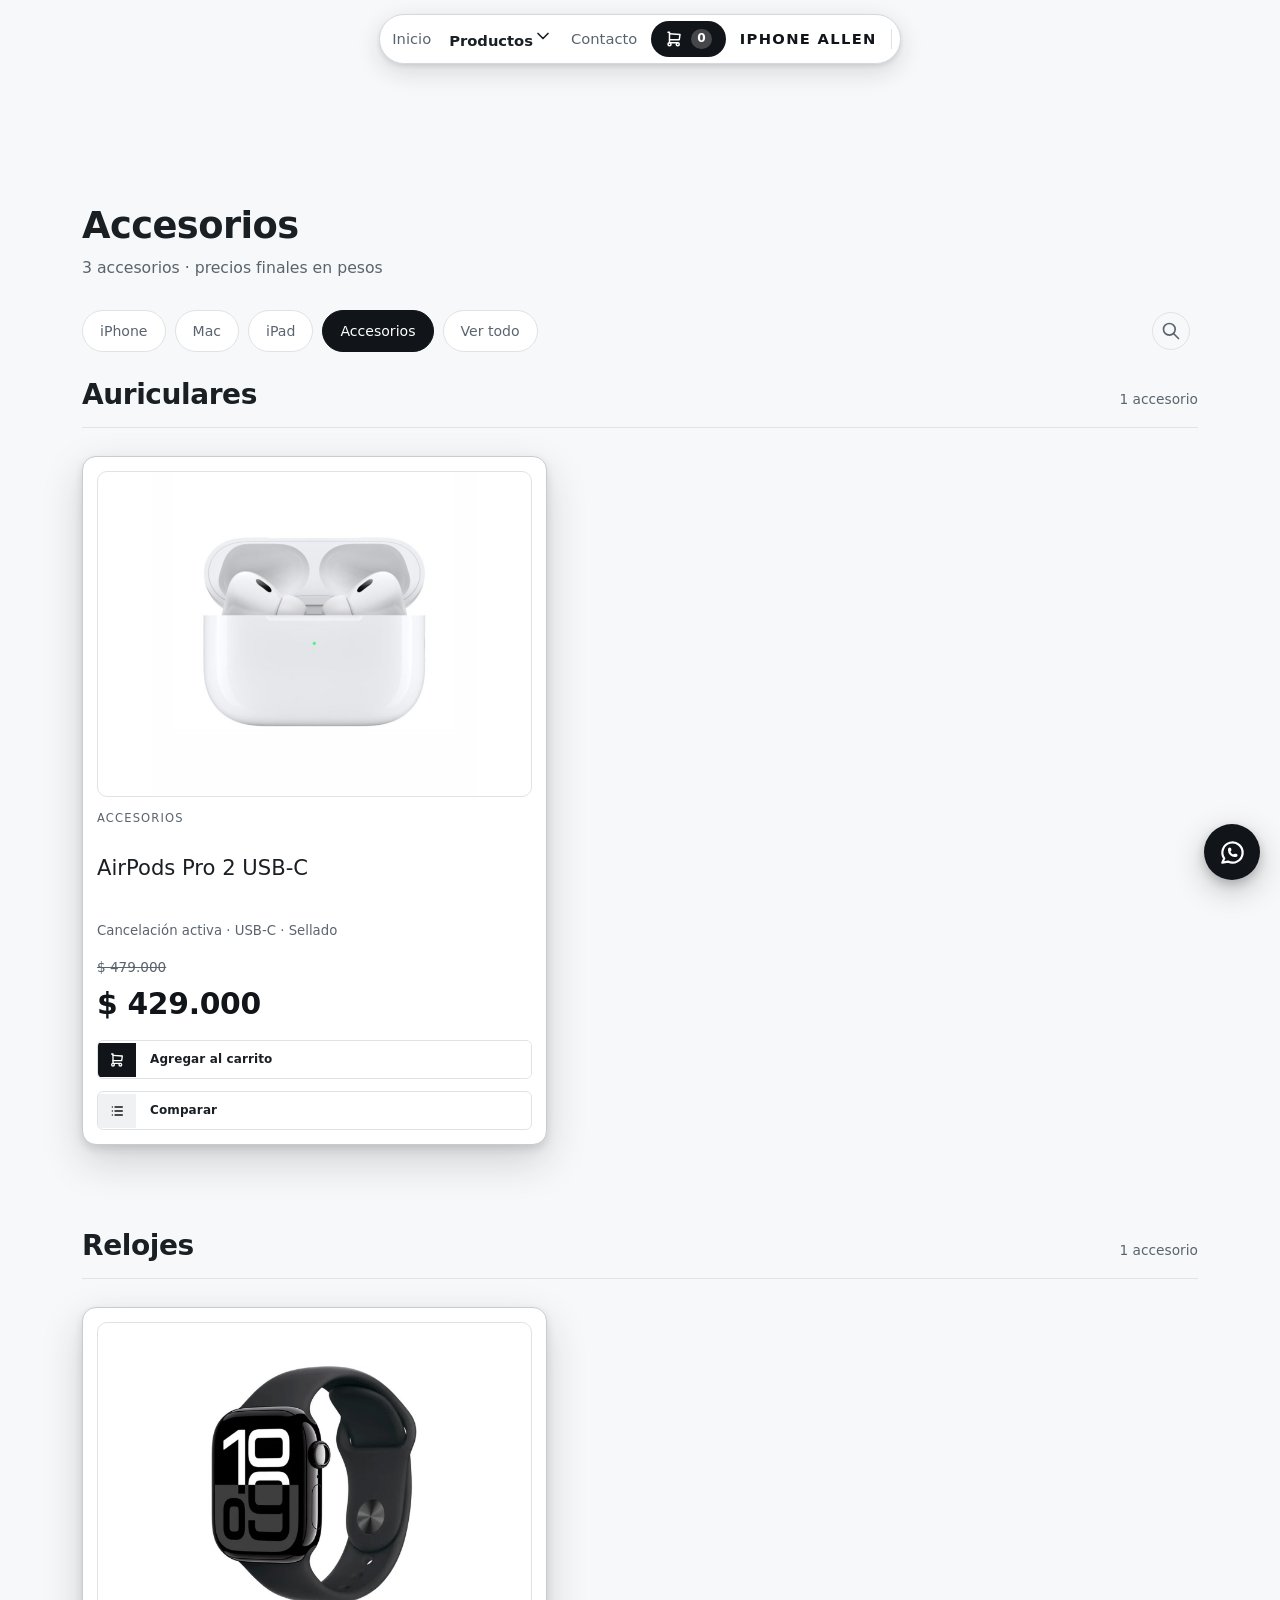
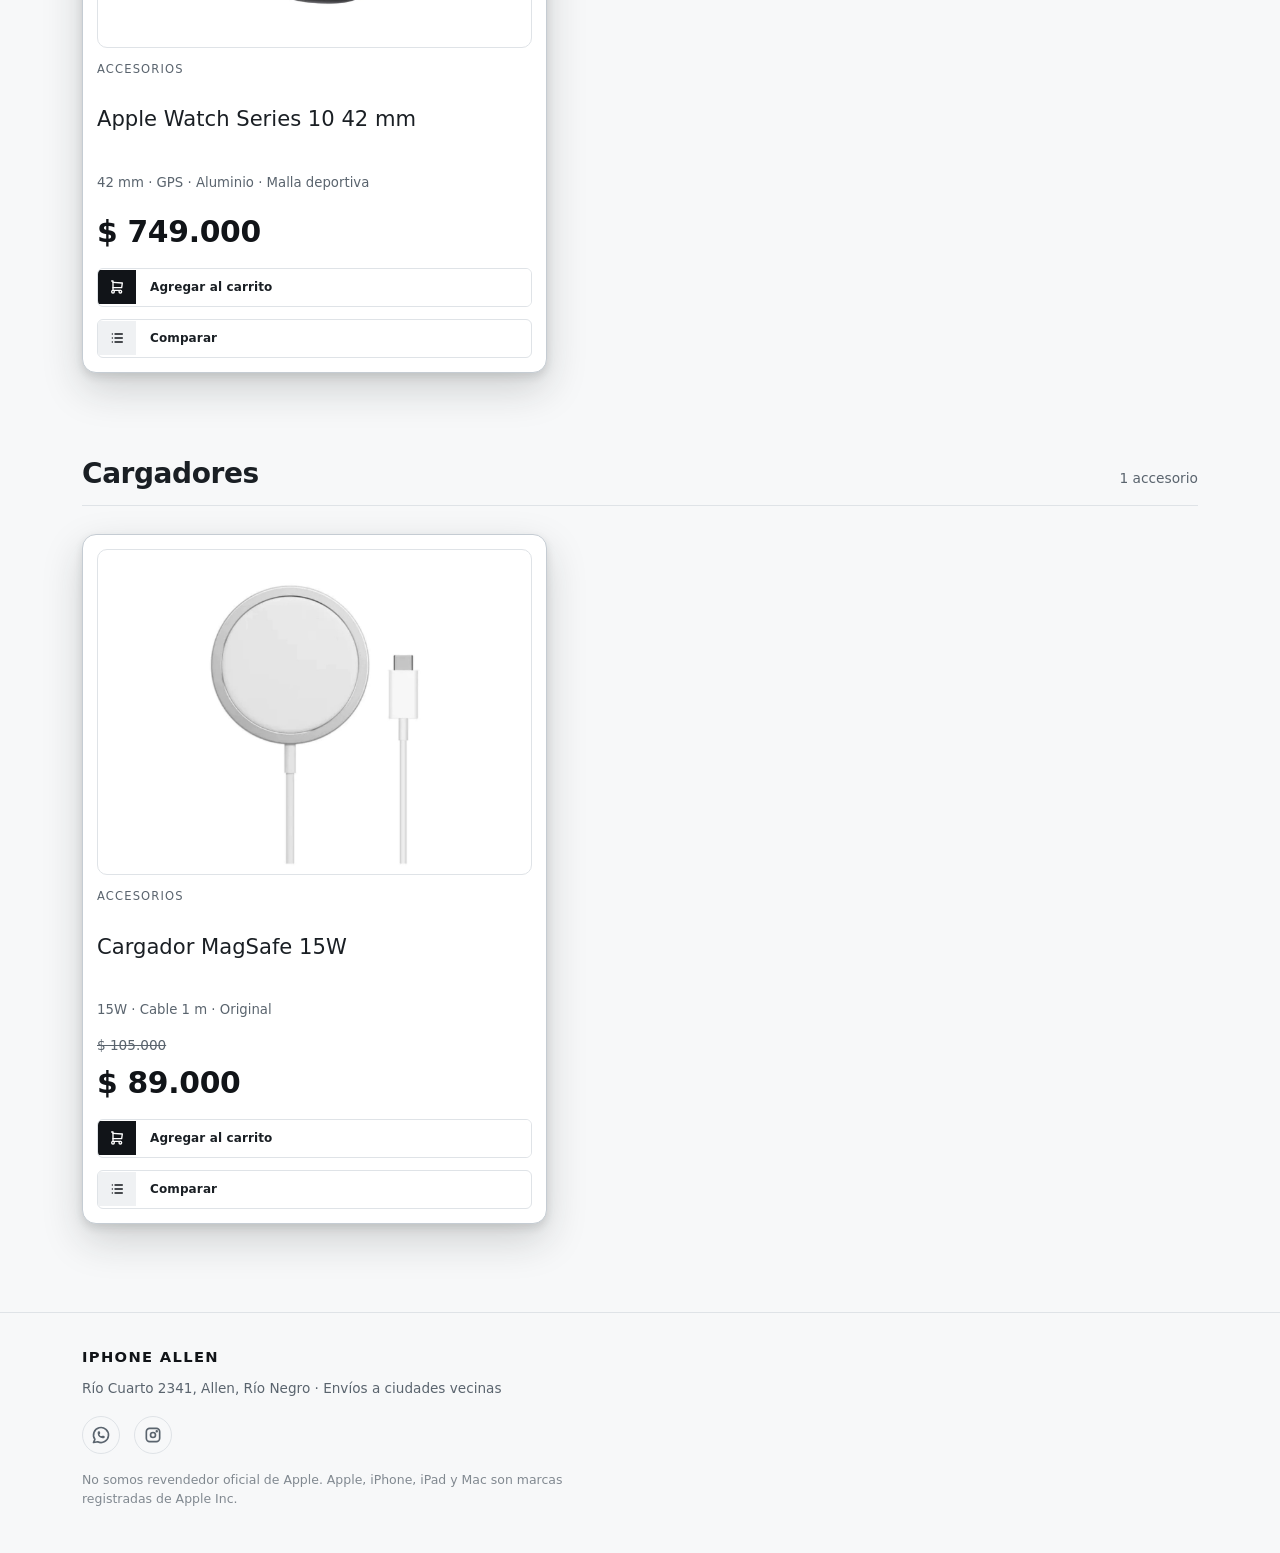
==== accesorios.html @ 1d2f2f04 "Tildes en hero, tarjetas parejas, boton flotante, compartir y Open Graph" ====
<!doctype html>
<html lang="es-AR">
<head>
<meta charset="utf-8">
<meta name="viewport" content="width=device-width, initial-scale=1">
<title>Accesorios — IPHONE ALLEN | Allen, Río Negro</title>
<meta name="description" content="Auriculares, relojes y cargadores Apple en IPHONE ALLEN, Allen, Río Negro. Precios finales en pesos y envíos a ciudades vecinas.">

<!-- OJO: sacar esta línea antes de publicar el sitio de verdad. Está acá
     para que Google no indexe la página mientras todavía tiene textos
     placeholder sin completar (ver README.md). -->
<meta name="robots" content="noindex, nofollow">

<!-- Vista previa al compartir el link (WhatsApp, redes).
     OJO 1: og:url y og:image apuntan a https://iphone-allen.vercel.app/.
     Si el sitio pasa a un dominio propio hay que actualizarlas en los
     SEIS HTML y en la constante SITIO de app.js.
     OJO 2: og:image usa por ahora una foto de producto de img/. Conviene
     reemplazarla por una imagen propia de 1200x630px (el formato que
     esperan WhatsApp y las redes) cuando la tengan. -->
<meta property="og:title" content="Accesorios — IPHONE ALLEN | Allen, Río Negro">
<meta property="og:description" content="Auriculares, relojes y cargadores Apple. Precios finales en pesos, local en Allen, Río Negro y envíos a ciudades vecinas.">
<meta property="og:image" content="https://iphone-allen.vercel.app/img/airpods-pro-2.jpg">
<meta property="og:url" content="https://iphone-allen.vercel.app/accesorios.html">
<meta property="og:type" content="website">
<meta property="og:locale" content="es_AR">
<meta name="twitter:card" content="summary_large_image">

<link rel="preconnect" href="https://api.fontshare.com" crossorigin>
<link rel="stylesheet" href="https://api.fontshare.com/v2/css?f[]=clash-display@500,600,700&f[]=general-sans@400,500,600&display=swap">
<link rel="stylesheet" href="styles.css">
</head>
<body>

<!-- Header, footer, carrito, modal y toast los genera app.js: acá sólo
     van los contenedores. El contenido de la página lo arma
     montarPaginaCategoria() a partir de data-categoria. Accesorios se
     parte en una sección por subcategoría (con su ancla) porque las
     subcategorías salen de productos.json, no de este archivo. -->
<div id="app-header"></div>

<main id="top" data-categoria="Accesorios"></main>

<div id="app-footer"></div>

<script src="app.js"></script>
</body>
</html>
---- styles.css ----
/* =====================================================================
   IPHONE ALLEN — hoja de estilos única
   Mobile primero. Sin dependencias salvo las fuentes de Fontshare.
   ===================================================================== */

/* ----------------------------- TOKENS ----------------------------- */
:root {
  --fondo:        #F7F8F9;
  --superficie:   #FFFFFF;
  --superficie2:  #EFF1F3;
  --borde:        #DFE3E7;
  --borde-fuerte: #C5CCD3;
  /* Paleta monocromática: --acento y --acento-fuerte comparten el mismo
     negro (#111418) — antes eran dos tonos de jade con roles distintos
     (texto vs. fondo de botón), ahora ambos casos usan el mismo negro,
     que pasa de sobra el contraste 4.5:1 en cualquiera de los dos usos. */
  --acento:       #111418;
  --acento-fuerte:#111418;
  --acento-suave: #F0F1F3;
  /* Sólo para la celda ganadora del comparador: --acento-suave (#F0F1F3)
     queda casi idéntico al header de tabla (#EFF1F3) y a la fila cebra
     (#F7F8F9), así que ahí no alcanza como resaltado. Este tono más oscuro
     se separa de ambos sin competir con el texto #111418 encima. */
  --comparador-gana: #E2E5E9;
  --texto:        #1A1F24;
  --texto-suave:  #5A646E;
  --texto-tenue:  #8A939C;
  --rojo-suave:   #C0392B;
  --error-suave:  #FDEDEA;

  --display: 'Clash Display', 'General Sans', system-ui, sans-serif;
  --cuerpo:  'General Sans', system-ui, -apple-system, 'Segoe UI', sans-serif;

  --radio:    14px;
  --radio-sm: 10px;
  --wrap:     1180px;
  --gutter:   20px;

  --transicion: 220ms cubic-bezier(.4, .1, .2, 1);

  /* Sombras para separar las superficies elevadas (blanco) del fondo gris:
     con sólo el borde #DFE3E7 el contraste es demasiado bajo (1.05:1) y
     los bloques parecen flotar sin apoyo. Tienen que notarse en reposo,
     no sólo al pasar el mouse. */
  --sombra-superficie:       0 2px 4px rgba(26, 31, 36, .10), 0 8px 24px rgba(26, 31, 36, .14);
  --sombra-superficie-hover: 0 4px 8px rgba(26, 31, 36, .12), 0 12px 32px rgba(26, 31, 36, .18);
  /* un poco más marcada: refuerza la jerarquía de la tarjeta principal */
  --sombra-principal:        0 4px 8px rgba(26, 31, 36, .12), 0 16px 40px rgba(26, 31, 36, .18);

  /* Borde para las mismas superficies con sombra: --borde (#DFE3E7) queda
     demasiado tenue al lado de una sombra este marcada y se ve redundante;
     este tono un poco más oscuro se distingue sin competir. Sólo se usa en
     el borde exterior de tarjetas/bloques con sombra — el resto de los
     divisores (inputs, filas de tabla, chips) se quedan con --borde. */
  --borde-superficie: #D3D9DF;
}

/* ------------------------------ BASE ------------------------------ */
*, *::before, *::after { box-sizing: border-box; }

html {
  scroll-behavior: smooth;
  /* el header sticky no tapa el destino del scroll */
  scroll-padding-top: 84px;
  -webkit-text-size-adjust: 100%;
}

body {
  margin: 0;
  background: var(--fondo);
  color: var(--texto);
  font-family: var(--cuerpo);
  font-size: 16px;
  line-height: 1.6;
  -webkit-font-smoothing: antialiased;
}

/* Fondo plano #F7F8F9 (lo pone `body { background }` arriba).
   Sobre tema claro, incluso manchas muy tenues tienden a leerse como un
   tinte sucio en las esquinas, que es justo lo que se quería evitar; el
   plano es limpio y sin riesgo. Si se prefiere el efecto, basta con volver
   a poner un body::before con dos radial-gradient muy suaves:
   rgba(17,20,24,.05) y rgba(17,20,24,.03). */

h1, h2, h3 {
  font-family: var(--display);
  font-weight: 600;
  line-height: 1.08;
  letter-spacing: -0.015em;
  margin: 0;
}

p { margin: 0; }
ul { margin: 0; padding: 0; list-style: none; }
img { max-width: 100%; display: block; }

a { color: inherit; text-decoration: none; }

/* El atributo hidden tiene que ganarle a cualquier display de autor.
   .modal y .drawer declaran display:flex, y una regla de autor le gana a
   la del navegador ([hidden] { display: none }) aunque tengan la misma
   especificidad: sin este !important quedan en pantalla con opacity 0,
   invisibles pero interceptando clicks y rueda del mouse. */
[hidden] { display: none !important; }

button {
  font: inherit;
  color: inherit;
  background: none;
  border: 0;
  cursor: pointer;
}

/* Todos los precios en cifras de ancho fijo */
.precio, .precio--anterior, .precio--total, [data-precio] {
  font-variant-numeric: tabular-nums;
  font-feature-settings: "tnum" 1;
}

/* Foco visible en teclado, en todos los controles */
:focus-visible {
  outline: 2px solid var(--acento);
  outline-offset: 3px;
  border-radius: 4px;
}
:focus:not(:focus-visible) { outline: none; }

.sr-only {
  position: absolute;
  width: 1px; height: 1px;
  padding: 0; margin: -1px;
  overflow: hidden;
  clip: rect(0 0 0 0);
  white-space: nowrap;
  border: 0;
}

.skip-link {
  position: absolute;
  left: 12px; top: -60px;
  z-index: 100;
  background: var(--acento-fuerte);
  color: #FFFFFF;
  padding: 10px 16px;
  border-radius: var(--radio-sm);
  font-weight: 600;
  transition: top var(--transicion);
}
.skip-link:focus { top: 12px; }

.wrap {
  width: 100%;
  max-width: var(--wrap);
  margin-inline: auto;
  padding-inline: var(--gutter);
}

/* ----------------------------- BOTONES ----------------------------
   Tratamiento único para todos los botones de acción: bloque de color
   con el ícono a la izquierda y el texto sobre fondo oscuro a la
   derecha, unidos por un solo contorno.

   El markup lo arma btnPartes() en app.js:
     <button class="btn"><span class="btn__ico">svg</span>
                         <span class="btn__txt">Texto</span></button>
   Sigue siendo un <button>/<a> real; el ícono va con aria-hidden y el
   texto queda accesible.

   OJO: no poner transform en :hover de .btn. Los botones de las
   tarjetas son descendientes de .card y un transform ahí puede
   reabrir el bug del scroll trabado sobre .media.
   ------------------------------------------------------------------ */
.btn {
  display: inline-flex;
  align-items: center;
  border: 1px solid var(--borde);
  border-radius: 6px;
  overflow: hidden;
  background: none;
  padding: 0;
  font-family: var(--cuerpo);
  font-weight: 600;
  font-size: 12px;
  letter-spacing: 0.01em;
  text-align: left;
  transition: border-color var(--transicion);
}
.btn:hover { border-color: var(--acento-fuerte); }

.btn__ico {
  display: flex;
  align-items: center;
  flex: 0 0 auto;
  padding: 9px 11px;
  background: var(--acento-fuerte);
  color: #FFFFFF;               /* trazo blanco sobre el bloque jade */
  transition: background var(--transicion);
}
.btn__ico .ico { width: 16px; height: 16px; }

.btn__txt {
  padding: 9px 14px;
  color: var(--texto);
  background: var(--superficie);
  transition: background var(--transicion);
}
.btn:hover .btn__txt { background: var(--superficie2); }

/* Variante secundaria: el bloque del ícono va en superficie2 con el
   trazo en jade, en vez del bloque jade lleno. */
.btn--sec .btn__ico {
  background: var(--superficie2);
  color: var(--acento);
}

.btn:disabled { opacity: 0.5; cursor: not-allowed; }
.btn:disabled:hover { border-color: var(--borde); }
.btn:disabled:hover .btn__txt { background: var(--superficie); }

/* A ancho completo el texto ocupa el resto de la fila */
.btn--bloque { width: 100%; }
.btn--bloque .btn__txt { flex: 1; }

.btn--comparar { width: 100%; }

/* Botón sin tratamiento de bloque: acción menor, sólo texto.
   Hoy lo usa "Vaciar carrito". */
.btn-plano {
  color: var(--texto-suave);
  font-weight: 500;
  font-size: 0.88rem;
  padding: 10px;
  width: 100%;
  transition: color var(--transicion);
}
.btn-plano:hover { color: var(--texto); }

/* ----------------------------- HEADER -----------------------------
   Cápsula flotante centrada, separada de los bordes de la pantalla.
   El <header> en sí es transparente y no recibe clicks: sólo la
   cápsula los recibe, así el hueco de alrededor no tapa el contenido
   que pasa por debajo al scrollear.
   ------------------------------------------------------------------ */
.header {
  position: sticky;
  top: 0;
  z-index: 40;
  padding-block: 14px 8px;
  pointer-events: none;
}
.header > .wrap { pointer-events: none; }

.navbar {
  position: relative;   /* ancla del panel del desplegable en mobile */
  pointer-events: auto;
  display: flex;
  flex-wrap: wrap;
  align-items: center;
  gap: 10px 14px;
  background: var(--superficie);
  border: 1px solid var(--borde-superficie);
  box-shadow: var(--sombra-superficie);
  /* mobile: los links caen a una 2da fila; la de arriba mantiene el
     redondeo de píldora y abajo se corta para no hacer un arco enorme */
  border-radius: 99px 99px 22px 22px;
  padding: 6px 8px 6px 12px;
  backdrop-filter: blur(12px);
}

.brand {
  order: 1;
  flex: 0 0 auto;
  margin-right: auto;
}

/* --------------------------- LOGOTIPO ------------------------------
   Sólo texto en negro, sin recuadro. Mismo tratamiento en el header
   (.brand) y en el footer (.footer__brand).
   ------------------------------------------------------------------ */
.logo {
  display: inline-block;
  font-family: var(--display);
  font-weight: 600;
  font-size: 0.92rem;
  letter-spacing: 0.09em;
  text-transform: uppercase;
  color: var(--acento);
  line-height: 1.2;
}

/* separador entre logotipo y links: sólo cuando van en la misma fila */
.navbar__sep {
  order: 1;
  display: none;
  flex: 0 0 auto;
  width: 1px;
  height: 20px;
  background: var(--borde);
}

.cart-btn { order: 2; }

/* Con sólo tres entradas (Inicio · Productos · Contacto) entran en una
   fila sin scroll horizontal, así que el nav puede tener overflow visible
   y dejar que el panel del desplegable se salga. */
.nav {
  order: 3;
  flex: 1 1 100%;
  display: flex;
  align-items: center;
  gap: 18px;
  white-space: nowrap;
  font-size: 0.92rem;
  color: var(--texto-suave);
  padding-inline: 4px;
}
.nav__link { flex: 0 0 auto; transition: color var(--transicion); }
.nav__link:hover { color: var(--texto); }

/* --------------------- DESPLEGABLE "PRODUCTOS" -------------------- */
.nav-drop { position: relative; flex: 0 0 auto; }

.nav-drop__btn {
  display: inline-flex;
  align-items: center;
  gap: 3px;
  background: none;
  border: 0;
  padding: 0;
  cursor: pointer;
}
.nav-drop__chevron {
  width: 14px;
  height: 14px;
  transition: transform 200ms ease;
}
.nav-drop[data-abierto="true"] .nav-drop__chevron { transform: rotate(180deg); }

.nav-drop__panel {
  display: none;
  position: absolute;
  top: calc(100% + 10px);
  left: 0;
  min-width: 190px;
  background: var(--superficie);
  border: 1px solid var(--borde);
  border-radius: 12px;
  box-shadow: 0 10px 30px rgba(26, 31, 36, 0.14);
  padding: 6px;
  z-index: 50;
}
/* puente invisible que cubre el hueco de 10px entre botón y panel, para
   que el hover no se corte al bajar del botón al panel */
.nav-drop__panel::before {
  content: "";
  position: absolute;
  left: 0;
  right: 0;
  top: -10px;
  height: 10px;
}

.nav-drop[data-abierto="true"] > .nav-drop__panel { display: block; }

.nav-drop__grupo { display: block; }

.nav-drop__item {
  display: block;
  width: 100%;
  text-align: left;
  background: none;
  border: 0;
  cursor: pointer;
  padding: 9px 12px;
  border-radius: 8px;
  font-family: var(--cuerpo);
  font-size: 0.9rem;
  font-weight: 500;
  color: var(--texto);
  transition: background 150ms ease, color 150ms ease;
}
.nav-drop__item--sub { padding-left: 22px; font-size: 0.86rem; }
.nav-drop__item:hover,
.nav-drop__item:focus-visible {
  outline: none;
  background: var(--acento-suave);
  color: var(--acento);
}

/* Página actual: cada categoría es una página, así que el ítem del menú
   que corresponde a la que se está viendo queda marcado. En una paleta
   monocromática el color no alcanza como señal: va también el peso. */
.nav-drop__item.is-activo {
  background: var(--acento-suave);
  font-weight: 600;
}
.nav__link.is-activo { color: var(--texto); font-weight: 600; }

/* pastilla jade */
.cart-btn {
  display: inline-flex;
  align-items: center;
  gap: 8px;
  padding: 8px 14px;
  border: 0;
  border-radius: 99px;
  background: var(--acento-fuerte);
  color: #FFFFFF;              /* ícono y contador en blanco sobre la pastilla */
  font-size: 0.85rem;
  font-weight: 600;
  transition: background var(--transicion);
}
.cart-btn:hover { background: var(--acento); }

.cart-btn__count {
  min-width: 20px;
  height: 20px;
  padding-inline: 6px;
  display: grid;
  place-items: center;
  border-radius: 999px;
  background: rgba(255, 255, 255, 0.22);
  color: #FFFFFF;
  font-size: 0.76rem;
  font-weight: 700;
  font-variant-numeric: tabular-nums;
  transition: background var(--transicion), color var(--transicion);
}
.cart-btn[data-lleno="true"] .cart-btn__count {
  background: #FFFFFF;
  color: var(--acento-fuerte);
}

/* ------------------------------ HERO ------------------------------
   Sin fondo propio ni halo: las manchas jade ahora las pone body::before
   y tienen que verse a través de toda la sección.
   ------------------------------------------------------------------ */
.hero {
  position: relative;
  padding-block: 52px 64px;
  background: none;
}

.hero__grid {
  position: relative;
  display: grid;
  gap: 44px;
  align-items: center;
}

.eyebrow {
  font-size: 0.78rem;
  font-weight: 600;
  letter-spacing: 0.13em;
  text-transform: uppercase;
  color: var(--acento);
  margin-bottom: 18px;
}

.hero__titulo {
  font-size: clamp(2.5rem, 9vw, 4.4rem);
  font-weight: 600;
  max-width: 12ch;
}

.hero__bajada {
  margin-top: 20px;
  max-width: 44ch;
  font-size: 1.05rem;
  color: var(--texto-suave);
}

.hero__ctas {
  display: flex;
  flex-wrap: wrap;
  gap: 12px;
  margin-top: 30px;
}

/* Tres garantías con tilde. En una fila si entran; si no, se apilan
   (cada una es un ítem flex que no se parte por dentro). */
.datos {
  display: flex;
  flex-wrap: wrap;
  gap: 12px 30px;
  margin-top: 42px;
  padding-top: 26px;
  border-top: 1px solid var(--borde);
}

.dato {
  display: flex;
  align-items: center;
  gap: 8px;
  font-size: 0.95rem;
  font-weight: 500;
}

.dato__ico {
  display: flex;
  flex: 0 0 auto;
  color: var(--acento);
}
/* el tilde solo, sin recuadro: un poco más grueso para que se lea a
   este tamaño (la regla le gana al stroke-width del atributo) */
.dato__ico .ico {
  width: 18px;
  height: 18px;
  stroke-width: 2.5;
}

.hero__direccion {
  margin-top: 16px;
  font-size: 0.88rem;
  color: var(--texto-suave);
}

/* tarjeta del producto destacado del hero */
.hero__producto { min-height: 1px; }

.destacado-card {
  background: var(--superficie);
  border: 1px solid var(--borde);
  border-radius: var(--radio);
  padding: 18px;
  display: grid;
  gap: 16px;
}

.destacado-card__cinta {
  display: inline-flex;
  align-items: center;
  align-self: start;
  gap: 7px;
  font-size: 0.72rem;
  font-weight: 600;
  letter-spacing: 0.1em;
  text-transform: uppercase;
  color: var(--acento);
  background: var(--acento-suave);
  border: 1px solid rgba(17, 20, 24, 0.35);
  border-radius: 999px;
  padding: 6px 12px;
}

.destacado-card__nombre {
  font-family: var(--display);
  font-size: 1.4rem;
  font-weight: 600;
}

.destacado-card__specs {
  color: var(--texto-suave);
  font-size: 0.9rem;
  margin-top: 5px;
}

.destacado-card__fila {
  display: flex;
  align-items: flex-end;
  justify-content: space-between;
  gap: 16px;
  flex-wrap: wrap;
}

/* ---------------------- IMAGEN / PLACEHOLDER ----------------------
   Estructura pensada para que reemplazar el placeholder por una foto
   sea trivial: dentro de .media, poner
       <img class="media__img" src="fotos/iphone-15.jpg" alt="iPhone 15">
   y borrar (o dejar, queda debajo) el div .media__ph.
   ------------------------------------------------------------------ */
.media {
  position: relative;
  /* Blanco puro: las fotos de producto ya vienen con fondo blanco, así
     que con object-fit:contain la unión entre foto y marco desaparece
     en vez de notarse como una franja vacía oscura. */
  background: #FFFFFF;
  border: 1px solid var(--borde);
  border-radius: var(--radio-sm);
  aspect-ratio: 4 / 3;
  overflow: hidden;
  /* con object-fit:contain (más abajo) la foto puede no llenar el marco;
     este padding evita que toque el borde y hace que el aire alrededor
     se vea intencional, no como un recorte fallado. box-sizing:border-box
     (regla global) hace que el padding no altere el aspect-ratio de acá
     arriba: el marco mantiene su proporción exacta, quien se ajusta es
     el espacio interno para la imagen. */
  padding: 10px;
  /* explícito a propósito: el recorte de la imagen no debe retener la
     rueda del mouse ni encadenarla de forma distinta al resto de la
     página. overscroll-behavior sólo debe existir en .modal__scroll
     (ahí sí el scroll interno tiene que contenerse). */
  overscroll-behavior: auto;
}

.media--alta { aspect-ratio: 1 / 1; }

.media__ph {
  position: absolute;
  inset: 0;
  display: grid;
  place-items: center;
  text-align: center;
  padding: 16px;
  /* sobre marco blanco: fondo gris claro y texto tenue, coherente con
     la paleta clara. */
  background: var(--superficie2);
  color: var(--texto-tenue);
  font-size: 0.88rem;
  font-weight: 500;
  letter-spacing: 0.02em;
}

.media__img {
  position: absolute;
  inset: 0;
  width: 100%;
  height: 100%;
  /* contain, no cover: la foto entra completa, sin recortar los bordes
     del equipo. Si sobra espacio queda vacío (el padding de .media hace
     que ese aire se vea a propósito). */
  object-fit: contain;
}

/* ---------------------------- PRECIOS ----------------------------- */
.precio {
  font-family: var(--display);
  font-weight: 600;
  font-size: 1.55rem;
  color: var(--acento);
  letter-spacing: -0.01em;
  white-space: nowrap;
}

.precio--anterior {
  display: block;
  font-family: var(--cuerpo);
  font-size: 0.85rem;
  font-weight: 400;
  color: var(--texto-suave);
  text-decoration: line-through;
  margin-bottom: 2px;
}

.precio--total {
  font-size: 1.72rem;
  color: var(--acento);
}

/* --------------------------- SECCIONES ---------------------------- */
.seccion { padding-block: 62px; }

.seccion__head { margin-bottom: 30px; }

.seccion__head--catalogo { margin-top: 46px; }

.seccion__titulo {
  font-size: clamp(1.65rem, 5vw, 2.3rem);
}

.seccion__sub {
  margin-top: 9px;
  color: var(--texto-suave);
  font-size: 0.98rem;
}

/* --------------------------- CARRUSEL ----------------------------- */
.carrusel {
  position: relative;
  max-width: 620px;
  margin-inline: auto;
}

.carrusel__viewport {
  overflow: hidden;
  border-radius: var(--radio);
  touch-action: pan-y;
}

.carrusel__track {
  display: flex;
  transition: transform 420ms cubic-bezier(.4, .1, .2, 1);
  will-change: transform;
}

.carrusel__slide {
  flex: 0 0 100%;
  min-width: 0;
  padding: 22px;
  background: var(--superficie);
  border: 1px solid var(--borde-superficie);
  border-radius: var(--radio);
  box-shadow: var(--sombra-superficie);
  display: grid;
  gap: 18px;
  /* evita que el gesto de swipe arrastre la imagen/el texto */
  user-select: none;
  -webkit-user-select: none;
}

.carrusel__slide[aria-hidden="true"] { visibility: hidden; }
.carrusel__slide .media { aspect-ratio: 16 / 11; }

.carrusel__nombre {
  font-family: var(--display);
  font-size: 1.45rem;
  font-weight: 600;
}

.carrusel__specs {
  margin-top: 6px;
  color: var(--texto-suave);
  font-size: 0.92rem;
}

.carrusel__pie {
  display: flex;
  align-items: flex-end;
  justify-content: space-between;
  gap: 16px;
  flex-wrap: wrap;
}
.carrusel__pie .btn { flex: 1 1 170px; }

/* flechas: sólo desktop */
.carrusel__flecha {
  display: none;
  position: absolute;
  top: 50%;
  transform: translateY(-50%);
  z-index: 2;
  width: 44px;
  height: 44px;
  border-radius: 999px;
  background: var(--superficie);
  border: 1px solid var(--borde);
  color: var(--texto);
  font-size: 1.05rem;
  transition: border-color var(--transicion), color var(--transicion), background var(--transicion);
}
.carrusel__flecha:hover:not(:disabled) {
  border-color: var(--acento-fuerte);
  color: var(--acento);
}
.carrusel__flecha:disabled { opacity: 0.32; cursor: not-allowed; }
.carrusel__flecha--prev { left: -62px; }
.carrusel__flecha--next { right: -62px; }

/* barritas de navegación (no puntos) */
.carrusel__barras {
  display: flex;
  justify-content: center;
  gap: 9px;
  margin-top: 24px;
}

/* [11] activa en jade, inactivas en borde-fuerte, 300ms */
.barra {
  width: 42px;
  height: 4px;
  border-radius: 999px;
  background: var(--borde-fuerte);
  border: 0;
  padding: 0;
  transition: background 300ms ease, width 300ms ease;
}
.barra:hover { background: var(--texto-suave); }
.barra[aria-selected="true"] {
  background: var(--acento-fuerte);
  width: 62px;
}
/* área táctil cómoda sin agrandar la barrita visible */
.barra { position: relative; }
.barra::after {
  content: "";
  position: absolute;
  inset: -14px -4px;
}

/* ------------------------ BARRA DE CONFIANZA ---------------------- */
/* ---------------------------- FILTROS -----------------------------
   Navegación entre las páginas del catálogo: cada pastilla es un enlace
   a otra página, no un filtro que repinta la grilla. La activa se marca
   con aria-current="page".
   ------------------------------------------------------------------ */
.filtros {
  display: flex;
  gap: 9px;
  /* Las cinco pastillas no entran en 375px: la fila scrollea en
     horizontal en vez de apilarse o cortarse. El scroll es sólo
     horizontal, así que la rueda vertical sigue pasando a la página. */
  overflow-x: auto;
  overscroll-behavior-x: contain;
  scrollbar-width: none;
  /* Una caja con overflow recorta lo que sobresale, y el foco de teclado
     se dibuja 3px por fuera de la pastilla: sin este aire el anillo de
     foco queda cortado arriba y abajo. El margen negativo devuelve el
     espacio para que la fila siga alineada con el resto de la sección.
     Va sólo en vertical: un margen negativo horizontal empujaría la fila
     fuera del contenedor y desbordaría la página en mobile. */
  padding-block: 6px;
  margin-block: -6px;
}
.filtros::-webkit-scrollbar { display: none; }

.filtro {
  flex: 0 0 auto;
  white-space: nowrap;
  padding: 9px 17px;
  border-radius: 999px;
  border: 1px solid var(--borde);
  background: var(--superficie);
  color: var(--texto-suave);
  font-size: 0.88rem;
  font-weight: 500;
  transition: color var(--transicion), border-color var(--transicion), background var(--transicion);
}
.filtro:hover { color: var(--texto); border-color: var(--texto-suave); }

/* Página actual: negro pleno. Es la señal más fuerte de la fila, y no
   depende del color (el sitio es monocromático). */
.filtro[aria-current="page"] {
  background: var(--acento);
  border-color: var(--acento);
  color: #FFFFFF;
}

/* ------------------- SECCIONES POR CATEGORÍA ----------------------
   El catálogo se lee como bloques distintos, no como una grilla
   partida: de ahí el gap grande entre secciones.
   El encabezado vive en el mismo contenedor que la grilla, así que su
   borde inferior queda alineado con el ancho de las tarjetas.
   ------------------------------------------------------------------ */
.secciones {
  display: grid;
  gap: 58px;
}

.cat__head {
  display: flex;
  align-items: baseline;
  justify-content: space-between;
  gap: 18px;
  padding-bottom: 13px;
  margin-bottom: 22px;
  border-bottom: 1px solid var(--borde);
}

.cat__titulo {
  font-family: var(--display);
  font-size: clamp(1.35rem, 4.5vw, 1.75rem);
  font-weight: 600;
  letter-spacing: -0.015em;
}

.cat__conteo {
  color: var(--texto-suave);
  font-size: 0.86rem;
  white-space: nowrap;
  font-variant-numeric: tabular-nums;
}

/* ----------------------------- GRILLA -----------------------------
   Mobile: una sola columna. El principal va primero en el DOM, así que
   queda arriba conservando su tamaño mayor.
   Desde 720px pasa a 1.5fr 1fr 1fr con el principal ocupando dos filas
   de la primera columna (ver más abajo).
   ------------------------------------------------------------------ */
.grilla {
  display: grid;
  grid-template-columns: 1fr;
  gap: 16px;
}

.card {
  /* position: relative lo declara la regla del enlace estirado, más abajo */
  display: flex;
  flex-direction: column;
  gap: 12px;
  padding: 14px;
  background: var(--superficie);
  border: 1px solid var(--borde-superficie);
  border-radius: var(--radio);
  box-shadow: var(--sombra-superficie);
  opacity: 0; /* [10] la revela el IntersectionObserver */
  transition: border-color 300ms ease, box-shadow 250ms ease;
}

/* [10] entrada escalonada. `backwards` mantiene el estado inicial durante
   el delay; al terminar, el elemento vuelve a su estilo propio y el
   transform queda libre para el hover. */
.card.is-visible {
  opacity: 1;
  animation: entrarTarjeta 300ms ease var(--delay, 0ms) backwards;
}

/* [4] borde que enciende.
   Ojo: NO agregar transform acá (ni translateY ni scale). .media es hijo
   directo de .card y tiene overflow:hidden + border-radius (el recorte
   de la imagen); un transform en :hover sobre este ancestro promueve
   .card a su propia capa de composición exactamente al entrar el mouse,
   y esa capa puede "tragarse" la rueda del mouse sobre el área recortada
   hasta que el cursor sale de la tarjeta (bug real, ya reportado). El
   cambio de borde no compone capa nueva, así que es seguro. Lo mismo
   vale para box-shadow: anima el valor de la sombra, nunca la posición
   ni el tamaño de la caja. */
.card.is-visible:hover {
  border-color: var(--acento);
  box-shadow: var(--sombra-superficie-hover);
}

@keyframes entrarTarjeta {
  from { opacity: 0; transform: translateY(10px); }
}

/* el nombre es el único foco de la tarjeta y su ::after la cubre entera,
   así todo el bloque abre el modal con un solo elemento en el tab order.

   OJO: estas tres reglas van juntas y valen para los DOS contenedores que
   usan .card__abrir (tarjeta de grilla y slide del carrusel):
     1. el contenedor debe ser position:relative, si no el ::after se
        ancla al ancestro posicionado más cercano y se desborda;
     2. el botón de acción necesita position + z-index para quedar
        por encima del ::after;
     3. el foco se dibuja sobre el contenedor entero.
   Si mañana aparece otro contenedor con .card__abrir, hay que sumarlo
   a los tres selectores. */
.card__abrir {
  display: block;
  text-align: left;
  font: inherit;
  color: inherit;
  padding: 0;
}
.card__abrir::after {
  content: "";
  position: absolute;
  inset: 0;
  border-radius: var(--radio);
}

.card,
.carrusel__slide { position: relative; }

.card [data-agregar],
.card [data-avisar],
.card [data-comparar],
.carrusel__slide [data-agregar],
.carrusel__slide [data-avisar] { position: relative; z-index: 2; }

.card:has(.card__abrir:focus-visible),
.carrusel__slide:has(.card__abrir:focus-visible) {
  outline: 2px solid var(--acento);
  outline-offset: 3px;
}

/* [14] sin stock: se atenúa el contenido, no el badge ni el botón */
.card--agotado .media,
.card--agotado .card__cat,
.card--agotado .card__nombre,
.card--agotado .card__specs,
.card--agotado .card__precios { opacity: 0.55; }

.badge-stock {
  position: absolute;
  top: 8px;
  right: 8px;
  z-index: 1;
  /* chip claro: se lee sobre el marco blanco y sobre el placeholder gris */
  background: var(--superficie2);
  border: 1px solid var(--borde);
  color: var(--texto-suave);
  font-size: 0.7rem;
  font-weight: 600;
  letter-spacing: 0.06em;
  text-transform: uppercase;
  padding: 4px 9px;
  border-radius: 999px;
}

.card__cat {
  font-size: 0.72rem;
  letter-spacing: 0.1em;
  text-transform: uppercase;
  color: var(--texto-suave);
}

.card__nombre {
  font-family: var(--display);
  font-size: 1.02rem;
  /* peso normal (no 600): con el precio y el nombre ya en el mismo negro
     (--acento), la diferencia de peso es lo que marca cuál es el dato
     principal de la tarjeta [ver .card__precios .precio, más abajo] */
  font-weight: 400;
  line-height: 1.25;
}

.card__specs {
  font-size: 0.83rem;
  color: var(--texto-suave);
  line-height: 1.45;
}

.card__precios { margin-top: auto; padding-top: 4px; }
.card__precios .precio { font-size: 1.38rem; }

/* ---------------- TARJETAS DE LA GRILLA, TODAS IGUALES -------------
   Las tarjetas de una fila ya miden lo mismo (son items de grid y se
   estiran solas). Lo que se desalineaba era el CONTENIDO: un nombre de
   dos líneas contra uno de una, y un producto con precio anterior
   tachado contra otro sin descuento. Estas dos reglas fijan ese alto
   para que precios y botones caigan siempre a la misma altura.
   La principal queda afuera: tiene su propio tamaño.
   ------------------------------------------------------------------ */

/* Dos líneas siempre: reserva el alto aunque el nombre entre en una, y
   recorta con puntos suspensivos si se pasa. 2.5em = 2 líneas de 1.25 */
.card:not(.card--principal) .card__nombre-txt {
  display: -webkit-box;
  -webkit-line-clamp: 2;
  -webkit-box-orient: vertical;
  overflow: hidden;
  min-height: 2.5em;
}

/* Sin descuento no hay <span class="precio--anterior">, así que el
   precio actual subía una línea respecto de las tarjetas que sí lo
   tienen. Este espaciador ocupa esa línea que falta. */
.card:not(.card--principal) .card__precios:not(:has(.precio--anterior))::before {
  content: "";
  display: block;
  /* mismo alto que .precio--anterior: 0.85rem × line-height 1.6 + 2px
     de margin-bottom */
  height: calc(0.85rem * 1.6 + 2px);
}

/* ------------------------- TARJETA PRINCIPAL -----------------------
   Un producto por categoría con el doble de espacio. Sobre fondo claro
   el borde solo no alcanza: se distingue con borde más fuerte + sombra.
   ------------------------------------------------------------------ */
.card--principal {
  border-color: var(--borde-fuerte);
  box-shadow: var(--sombra-principal);
}
/* el hover de .card ya sube la sombra; acá el punto de partida es más
   marcado, así que el hover sube un escalón más para no perder jerarquía
   (misma proporción base→hover que --sombra-superficie → -hover) */
.card--principal.is-visible:hover {
  box-shadow: 0 6px 12px rgba(26, 31, 36, .14), 0 20px 48px rgba(26, 31, 36, .22);
}
.card--principal .card__nombre { font-size: 1.32rem; }
.card--principal .card__precios .precio { font-size: 1.86rem; }

/* La imagen del principal queda bastante más alta que la de una normal.
   Va fuera de cualquier media query: en mobile, donde todo se apila en
   una columna, la diferencia de alto es lo único que distingue al
   principal, así que ahí también tiene que notarse. */
.media--principal { aspect-ratio: 4 / 3; }
.card:not(.card--principal) .media { aspect-ratio: 16 / 10; }

.vacio {
  padding: 40px 0;
  text-align: center;
  color: var(--texto-suave);
}

/* aviso de error al cargar productos.json */
.aviso {
  grid-column: 1 / -1;
  padding: 22px;
  border: 1px solid var(--borde);
  border-radius: var(--radio);
  background: var(--superficie);
  color: var(--texto-suave);
  font-size: 0.92rem;
  line-height: 1.7;
}
.aviso code {
  font-family: ui-monospace, SFMono-Regular, Menlo, monospace;
  font-size: 0.86em;
  color: var(--acento);
  background: var(--superficie2);
  padding: 2px 6px;
  border-radius: 5px;
}

/* ===================== PROMO BANCARIA (placeholder) ===============
   Mientras es placeholder tiene borde punteado y un tag "Espacio para
   promo" para que quede obvio que es un hueco a completar, no una promo
   real. Al poner la promo de verdad se quita la clase promo--placeholder. */
.promo {
  border-radius: var(--radio);
  padding: 26px 22px;
  text-align: center;
  background: var(--superficie);
  border: 1px solid var(--borde-superficie);
  box-shadow: var(--sombra-superficie);
}
.promo--placeholder {
  border: 2px dashed var(--borde-fuerte);
  background: var(--superficie2);
  position: relative;
}
.promo__tag {
  display: inline-block;
  font-size: 0.7rem;
  font-weight: 600;
  letter-spacing: 0.08em;
  text-transform: uppercase;
  color: var(--texto-tenue);
  border: 1px solid var(--borde-fuerte);
  border-radius: 999px;
  padding: 3px 10px;
  margin-bottom: 12px;
}
.promo__titulo {
  font-family: var(--display);
  font-size: clamp(1.1rem, 3.5vw, 1.5rem);
  font-weight: 600;
  color: var(--texto-suave);
}
.promo__sub { margin-top: 6px; color: var(--texto-tenue); font-size: 0.9rem; }

/* ---------------------------- CONTACTO ----------------------------
   Sólo título + dos botones (WhatsApp e Instagram), centrado. Sin
   formulario, sin dirección: ese contenido ya está en el hero. */
.contacto { border-top: 1px solid var(--borde); }

.contacto__inner {
  text-align: center;
  display: grid;
  justify-items: center;
  gap: 6px;
}

.contacto__botones {
  display: flex;
  align-items: center;
  justify-content: center;
  gap: 12px;
  flex-wrap: wrap;
  margin-top: 18px;
}

/* Agrupa un enlace de WhatsApp de "contacto general" (hero, FAQ,
   sección de contacto) con el ícono de Instagram al lado, para que se
   vean juntos. inline-flex: funciona tanto suelto como incrustado en
   un párrafo (el "¿Otra consulta?" del FAQ). Vacío si Instagram queda
   en placeholder: el <span> del ícono no tiene borde ni fondo propio,
   así que no deja hueco. */
.contacto-redes {
  display: inline-flex;
  align-items: center;
  gap: 10px;
}

/* ----------------------------- FOOTER ----------------------------- */
.footer {
  border-top: 1px solid var(--borde);
  padding-block: 34px 44px;
  color: var(--texto-suave);
  font-size: 0.85rem;
}
.footer__brand { margin-bottom: 9px; }
.footer__legal { margin-top: 12px; max-width: 62ch; font-size: 0.78rem; opacity: 0.75; }

/* WhatsApp / Instagram / correo. Vacío si los tres son placeholder:
   el contenedor no colapsa raro porque no tiene borde ni fondo propio. */
.footer__redes {
  display: flex;
  gap: 14px;
  margin: 16px 0;
}

/* Ícono circular para un enlace de red/contacto. Se usa en el footer
   (WhatsApp, Instagram, correo) y en cualquier otro lugar donde el
   Instagram acompañe a un WhatsApp de contacto general (.contacto-redes). */
.red-link {
  display: grid;
  place-items: center;
  width: 38px;
  height: 38px;
  border: 1px solid var(--borde);
  border-radius: 999px;
  color: var(--texto-suave);
  transition: color var(--transicion), border-color var(--transicion);
}
.red-link:hover,
.red-link:focus-visible { color: var(--acento); border-color: var(--acento-fuerte); }

/* ----------------------------- CARRITO ---------------------------- */
.overlay {
  position: fixed;
  inset: 0;
  z-index: 50;
  background: rgba(26, 31, 36, 0.4);
  backdrop-filter: blur(2px);
  opacity: 0;
  transition: opacity var(--transicion);
}
.overlay[data-visible="true"] { opacity: 1; }

.drawer {
  position: fixed;
  z-index: 60;
  top: 0;
  right: 0;
  height: 100dvh;
  width: min(420px, 100%);
  background: var(--superficie);
  border-left: 1px solid var(--borde);
  box-shadow: -12px 0 40px rgba(26, 31, 36, 0.16);
  display: flex;
  flex-direction: column;
  transform: translateX(100%);
  transition: transform 300ms cubic-bezier(.4, .1, .2, 1);
}
.drawer[data-visible="true"] { transform: translateX(0); }

.drawer__head {
  display: flex;
  align-items: center;
  justify-content: space-between;
  gap: 12px;
  padding: 18px 20px;
  border-bottom: 1px solid var(--borde);
}

.drawer__titulo { font-size: 1.2rem; }

.drawer__cerrar {
  width: 36px;
  height: 36px;
  display: grid;
  place-items: center;
  border-radius: 999px;
  border: 1px solid var(--borde);
  color: var(--texto-suave);
  transition: color var(--transicion), border-color var(--transicion);
}
.drawer__cerrar:hover { color: var(--texto); border-color: var(--texto-suave); }

.drawer__body {
  flex: 1;
  overflow-y: auto;
  overscroll-behavior: contain;
  padding: 16px 20px;
}

/* ------------------------- BARRA DE PASOS --------------------------
   1 · Carrito → 2 · Datos → 3 · WhatsApp. La marca activa la mueve
   marcarPaso() en app.js. Info secundaria: etiquetas chicas a propósito.
   ------------------------------------------------------------------ */
.pasos {
  display: grid;
  grid-template-columns: repeat(3, 1fr);
  gap: 6px;
  padding: 0 20px 12px;
  margin: 0;
  list-style: none;
}

.paso { display: grid; gap: 5px; }

.paso__barra {
  height: 2px;
  border-radius: 2px;
  background: var(--borde-fuerte);
  transition: background 300ms ease;
}

.paso__label {
  font-size: 8px;
  letter-spacing: 0.08em;
  text-transform: uppercase;
  color: var(--texto-suave);
  transition: color 300ms ease;
}

.paso[data-activo="true"] .paso__barra { background: var(--acento-fuerte); }
.paso[data-activo="true"] .paso__label { color: var(--acento); }

/* --------------------------- LISTA DEL CARRITO ---------------------
   Scrollea en su propia caja: así el bloque del total queda siempre a
   la vista sin depender del scroll del drawer. El degradado del borde
   inferior se enciende sólo cuando hay contenido de sobra.
   ------------------------------------------------------------------ */
.carrito-lista { position: relative; }

.carrito-lista::after {
  content: "";
  position: absolute;
  left: 0;
  right: 0;
  bottom: 0;
  height: 40px;
  pointer-events: none;
  opacity: 0;
  transition: opacity var(--transicion);
  background: linear-gradient(to top, var(--superficie), transparent);
}
.carrito-lista[data-hay-mas="true"]::after { opacity: 1; }

#carritoItems {
  display: grid;
  gap: 7px;
  align-content: start;
  max-height: calc(100dvh - 340px);
  overflow-y: auto;
  /* que el scroll de la lista no se filtre a la página de atrás */
  overscroll-behavior: contain;
}

.drawer__vacio {
  color: var(--texto-suave);
  text-align: center;
  padding-block: 48px;
  font-size: 0.93rem;
}

/* ------------------- TARJETA DE PRODUCTO DEL CARRITO --------------- */
.linea {
  display: grid;
  grid-template-columns: 44px 1fr;
  gap: 10px;
  padding: 8px;
  background: var(--superficie);
  border: 1px solid var(--borde-superficie);
  border-radius: 5px;
  box-shadow: var(--sombra-superficie);
}

/* la foto del carrito es de 44px de ancho: el padding base (10px por
   lado) dejaría casi nada de imagen, así que acá va más chico */
.linea .media { aspect-ratio: 44 / 52; padding: 4px; }
.linea .media__ph { font-size: 0.58rem; padding: 4px; line-height: 1.15; }

.linea__nombre { font-size: 0.88rem; font-weight: 500; line-height: 1.3; }

.linea__specs {
  font-size: 0.72rem;
  color: var(--texto-suave);
  line-height: 1.35;
  margin-top: 1px;
}

.linea__precio {
  font-size: 0.88rem;
  color: var(--acento);
  font-variant-numeric: tabular-nums;
  margin-top: 3px;
}

.linea__controles {
  display: flex;
  align-items: center;
  gap: 8px;
  margin-top: 7px;
}

.qty {
  width: 30px;
  height: 30px;
  display: grid;
  place-items: center;
  border: 1px solid var(--borde);
  border-radius: 8px;
  color: var(--texto);
  font-size: 1rem;
  line-height: 1;
  transition: border-color var(--transicion), color var(--transicion);
}
.qty:hover { border-color: var(--acento-fuerte); color: var(--acento); }

.qty__valor {
  min-width: 22px;
  text-align: center;
  font-size: 0.9rem;
  font-variant-numeric: tabular-nums;
}

.linea__quitar {
  margin-left: auto;
  font-size: 0.8rem;
  color: var(--texto-suave);
  text-decoration: underline;
  text-underline-offset: 3px;
}
.linea__quitar:hover { color: var(--texto); }

.drawer__foot {
  border-top: 1px solid var(--borde);
  padding: 12px 20px calc(12px + env(safe-area-inset-bottom));
  display: grid;
  gap: 6px;
}

/* bloque anclado: total + acción principal */
.drawer__anclado {
  display: grid;
  gap: 9px;
  background: var(--fondo);
  border-top: 1px solid var(--borde-superficie);
  border-radius: 5px;
  box-shadow: var(--sombra-superficie);
  padding: 9px;
}

.drawer__total {
  display: flex;
  align-items: baseline;
  justify-content: space-between;
  margin-bottom: 4px;
  color: var(--texto-suave);
  font-size: 0.92rem;
}

/* ------------------ BOTÓN FLOTANTE DE WHATSAPP --------------------
   Fijo abajo a la derecha, en las seis páginas. El z-index (30) queda
   por debajo del header (40), del velo (50), del drawer (60) y del
   modal (65): nunca se dibuja sobre una capa abierta. Además app.js lo
   esconde del todo mientras haya modal o carrito abiertos.
   ------------------------------------------------------------------ */
.wa-flotante {
  position: fixed;
  z-index: 30;
  right: 20px;
  bottom: 20px;
  width: 56px;
  height: 56px;
  display: grid;
  place-items: center;
  border-radius: 999px;
  background: var(--acento);
  color: #FFFFFF;
  /* más marcada que la de las tarjetas: flota sobre cualquier contenido
     y tiene que despegarse también de una foto */
  box-shadow: 0 4px 10px rgba(26, 31, 36, .20), 0 10px 30px rgba(26, 31, 36, .26);
  transition: background var(--transicion), box-shadow var(--transicion);
}
.wa-flotante .ico { width: 27px; height: 27px; }
.wa-flotante:hover {
  background: var(--texto);
  box-shadow: 0 6px 14px rgba(26, 31, 36, .24), 0 14px 36px rgba(26, 31, 36, .30);
}

/* --------------------- [25] CONFIRMACIÓN (TOAST) ------------------ */
.toast {
  position: fixed;
  z-index: 70;
  left: 50%;
  bottom: 24px;
  display: flex;
  align-items: center;
  gap: 9px;
  background: var(--superficie2);
  border: 1px solid var(--borde);
  color: var(--texto);
  padding: 11px 18px 11px 14px;
  border-radius: 999px;
  font-size: 0.88rem;
  font-weight: 500;
  opacity: 0;
  pointer-events: none;
  transform: translate(-50%, 0) scale(0.86);
  transition: opacity 180ms ease;
}
.toast .ico { color: var(--acento); }

.toast[data-visible="true"] {
  opacity: 1;
  animation: aparecerToast 340ms cubic-bezier(.34, 1.4, .64, 1) forwards;
}

@keyframes aparecerToast {
  0%   { opacity: 0; transform: translate(-50%, 0) scale(0.86); }
  60%  { opacity: 1; transform: translate(-50%, 0) scale(1.08); }
  100% { opacity: 1; transform: translate(-50%, 0) scale(1); }
}

/* =====================================================================
   ICONOS
   SVG estilo Tabler embebidos en el markup (ti-shopping-cart, ti-check,
   ti-search-off…). Van inline para no sumar dependencias externas.
   ===================================================================== */
.ico {
  width: 20px;
  height: 20px;
  flex: 0 0 auto;
  stroke: currentColor;
}
.ico--grande { width: 34px; height: 34px; }

/* ------------------- [19] SUBRAYADO QUE CORRE --------------------- */
.link-sub {
  position: relative;
  display: inline-block;
}
.link-sub::after {
  content: "";
  position: absolute;
  left: 0;
  right: 0;
  bottom: -3px;
  height: 2px;
  background: var(--acento);
  transform: scaleX(0);
  transform-origin: left center;
  transition: transform 350ms cubic-bezier(.4, .1, .2, 1);
}
.link-sub:hover::after,
.link-sub:focus-visible::after { transform: scaleX(1); }

/* --------------------- [7] PULSO DEL CTA DEL HERO ------------------
   Único botón con halo. Se pausa mientras la confirmación [25] está en
   pantalla para que los dos efectos no compitan.
   ------------------------------------------------------------------ */
.btn--pulso { animation: pulso 2.6s ease-out infinite; }

body[data-confirmando="true"] .btn--pulso { animation-play-state: paused; }

@keyframes pulso {
  0%   { box-shadow: 0 0 0 0 rgba(17, 20, 24, 0.4); }
  70%  { box-shadow: 0 0 0 9px rgba(17, 20, 24, 0); }
  100% { box-shadow: 0 0 0 0 rgba(17, 20, 24, 0); }
}

/* ------------------- BARRA DEL CATÁLOGO + BUSCADOR ----------------- */
.barra-catalogo {
  display: flex;
  align-items: center;
  gap: 12px;
  flex-wrap: wrap;
  margin-bottom: 28px;
}
/* min-width:0 es lo que deja que la fila se achique por debajo del ancho
   de sus pastillas; sin eso el flex item no encoge y el scroll interno
   de .filtros nunca llega a activarse (desborda la página en su lugar). */
.barra-catalogo .filtros { flex: 1 1 auto; min-width: 0; }
.buscador {
  display: flex;
  align-items: center;
  gap: 6px;
  margin-left: auto;
}

.buscador__lupa {
  width: 38px;
  height: 38px;
  display: grid;
  place-items: center;
  border: 1px solid var(--borde);
  border-radius: 999px;
  color: var(--texto-suave);
  transition: color var(--transicion), border-color var(--transicion);
}
.buscador__lupa:hover { color: var(--texto); border-color: var(--texto-suave); }
.buscador[data-abierto="true"] .buscador__lupa { color: var(--acento); border-color: var(--acento-fuerte); }

/* [32] el campo crece desde la lupa. Animar width es la excepción
   aceptada: no hay forma limpia de hacerlo con transform. */
.buscador__campo {
  width: 0;
  padding: 9px 0;
  border: 1px solid var(--borde);
  border-radius: 999px;
  background: var(--superficie);
  color: var(--texto);
  font-family: var(--cuerpo);
  font-size: 0.88rem;
  opacity: 0;
  transition: width 400ms cubic-bezier(.4, .1, .2, 1),
              padding 400ms cubic-bezier(.4, .1, .2, 1),
              opacity 260ms ease,
              border-color 200ms ease,
              box-shadow 200ms ease;
}
.buscador[data-abierto="true"] .buscador__campo {
  width: 132px;
  padding-inline: 14px;
  opacity: 1;
}

/* [35] campo con foco: borde en acento, también por teclado */
.buscador__campo:focus-visible {
  outline: none;
  border-color: var(--acento-fuerte);
  box-shadow: 0 0 0 3px rgba(17, 20, 24, 0.16);
}
.buscador__campo::-webkit-search-cancel-button { filter: grayscale(1); }

/* --------------------- [9] ESQUELETOS DE CARGA -------------------- */
.skel-grilla {
  display: grid;
  grid-template-columns: repeat(auto-fill, minmax(240px, 1fr));
  gap: 16px;
}

.skel-card {
  display: flex;
  flex-direction: column;
  gap: 12px;
  padding: 14px;
  background: var(--superficie);
  border: 1px solid var(--borde);
  border-radius: var(--radio);
}

.skel {
  border-radius: var(--radio-sm);
  background: linear-gradient(90deg, var(--superficie2) 25%, var(--borde) 50%, var(--superficie2) 75%);
  background-size: 200% 100%;
  animation: brillo 1.5s linear infinite;
}
.skel--media  { aspect-ratio: 4 / 3; }
.skel--linea  { height: 12px; }
.skel--corta  { height: 12px; width: 55%; }
.skel--precio { height: 20px; width: 42%; }
.skel--boton  { height: 38px; border-radius: var(--radio-sm); }

@keyframes brillo {
  from { background-position: 200% 0; }
  to   { background-position: -200% 0; }
}

/* ------------------ [16] ENTRADA AL CAMBIAR FILTRO ---------------- */
.cat--entra { animation: entrarSeccion 200ms ease backwards; }

@keyframes entrarSeccion {
  from { opacity: 0; transform: translateX(9px); }
}

/* -------------------- [13] SIN RESULTADOS ------------------------- */
.estado-vacio {
  display: grid;
  justify-items: center;
  gap: 10px;
  text-align: center;
  padding: 58px 20px;
  animation: aparecer 250ms ease backwards;
}
.estado-vacio .ico { color: var(--borde-fuerte); }
.estado-vacio__titulo {
  font-family: var(--display);
  font-size: 1.15rem;
  font-weight: 600;
}
.estado-vacio__texto { color: var(--texto-suave); font-size: 0.92rem; }

.enlace {
  color: var(--acento);
  font-weight: 500;
  font-size: 0.92rem;
}

@keyframes aparecer { from { opacity: 0; } }

/* ------------------- [31] CARRITO VACÍO --------------------------- */
.carrito-vacio {
  display: grid;
  justify-items: center;
  gap: 10px;
  text-align: center;
  padding: 54px 16px;
  color: var(--texto-suave);
}
.carrito-vacio .ico {
  color: var(--borde-fuerte);
  animation: latido 3.2s ease-in-out infinite;
}
.carrito-vacio__texto { font-size: 0.95rem; }

@keyframes latido {
  0%, 100% { transform: scale(1); }
  50%      { transform: scale(1.14); }
}

/* ------------- [8] SALTO DEL ÍCONO DEL CARRITO -------------------- */
.cart-btn__ico { width: 18px; height: 18px; }
.cart-btn__ico.is-saltando { animation: salto 550ms cubic-bezier(.34, 1.4, .64, 1); }

@keyframes salto {
  0%, 100% { transform: translateY(0); }
  40%      { transform: translateY(-3px); }
  70%      { transform: translateY(1px); }
}

/* ------------ [27] [28] LÍNEAS DEL CARRITO ------------------------
   El wrapper colapsa con grid-template-rows 1fr → 0fr: así las líneas
   de abajo suben acompañando la transición en vez de saltar.
   ------------------------------------------------------------------ */
.linea-wrap {
  display: grid;
  grid-template-rows: 1fr;
  transition: grid-template-rows 400ms cubic-bezier(.4, .1, .2, 1),
              opacity 400ms ease;
}
/* min-height:0 (no overflow:hidden): un grid item mide "auto" como
   mínimo por defecto y no deja que la fila 1fr→0fr lo colapse del todo;
   min-height:0 saca ese piso sin recortar nada. overflow:hidden lograba
   lo mismo, pero también recortaría el box-shadow de .linea. */
.linea-wrap > .linea { min-height: 0; }

.linea-wrap--sale {
  grid-template-rows: 0fr;
  opacity: 0;
}
.linea-wrap--sale > .linea {
  transform: translateX(70px);
  transition: transform 400ms cubic-bezier(.4, .1, .2, 1);
}

.linea-wrap--entra > .linea { animation: entrarLinea 350ms ease backwards; }

@keyframes entrarLinea {
  from { opacity: 0; transform: translateX(-26px); }
}

/* --------------- [36] TILDE QUE SE DIBUJA ------------------------- */
.enviado {
  display: flex;
  align-items: center;
  justify-content: center;
  gap: 8px;
  color: var(--acento);
  font-size: 0.88rem;
  font-weight: 500;
  padding-bottom: 4px;
}
.enviado__tilde {
  width: 22px;
  height: 22px;
  flex: 0 0 auto;
  fill: none;
  stroke: currentColor;
}
.enviado__tilde path {
  stroke-dasharray: 26;
  stroke-dashoffset: 26;
  animation: trazar 520ms cubic-bezier(.4, .1, .2, 1) forwards;
}

@keyframes trazar { to { stroke-dashoffset: 0; } }

/* =====================================================================
   FORMULARIO DE ENTREGA (paso 2 del carrito)
   Vive dentro de .drawer__body, hermano de #carritoItems. Nunca se
   destruye/reconstruye: sólo se alterna [hidden], así los valores
   cargados no se pierden al volver al carrito.
   ===================================================================== */
.form-entrega {
  display: grid;
  gap: 18px;
}

.form-entrega__volver {
  display: inline-flex;
  align-items: center;
  gap: 6px;
  justify-self: start;
  color: var(--texto-suave);
  font-size: 0.88rem;
  font-weight: 500;
  padding: 4px 2px;
  transition: color var(--transicion);
}
.form-entrega__volver .ico { width: 18px; height: 18px; }
.form-entrega__volver:hover { color: var(--texto); }

.form-entrega__titulo {
  font-family: var(--display);
  font-size: 1.25rem;
  font-weight: 600;
  margin-top: -6px;
}
.form-entrega__titulo:focus-visible { outline: none; } /* foco programático, no de teclado */

.form-entrega__bajada { color: var(--texto-suave); font-size: 0.9rem; margin-top: -10px; }

/* ------------------------------ CAMPOS ----------------------------- */
.campo {
  display: grid;
  gap: 7px;
  border: 0;
  padding: 0;
  margin: 0;
}

.campo__label {
  font-size: 0.88rem;
  font-weight: 500;
  padding: 0;
}

.req { color: var(--rojo-suave); }

.campo__opcional {
  color: var(--texto-suave);
  font-weight: 400;
  font-size: 0.82rem;
}

.campo__error {
  color: var(--rojo-suave);
  font-size: 0.82rem;
}

.input {
  width: 100%;
  padding: 12px 14px;
  border: 1px solid var(--borde);
  border-radius: var(--radio-sm);
  background: var(--superficie);
  color: var(--texto);
  font-family: var(--cuerpo);
  /* 16px fijo: por debajo de esto, iOS hace zoom automático al enfocar */
  font-size: 16px;
  transition: border-color 200ms ease, box-shadow 200ms ease;
}
.input::placeholder { color: var(--texto-suave); }
.input:focus-visible {
  outline: none;
  border-color: var(--acento-fuerte);
  box-shadow: 0 0 0 3px rgba(17, 20, 24, 0.16);
}
.input[aria-invalid="true"] { border-color: var(--rojo-suave); background: var(--error-suave); }
.input[aria-invalid="true"]:focus-visible { box-shadow: 0 0 0 3px rgba(192, 57, 43, 0.18); }

/* --------------------- OPCIONES TIPO BOTÓN (radio) ------------------
   input real, oculto visualmente pero enfocable (nada de display:none,
   eso lo sacaría del tab order). Las flechas del teclado entre opciones
   son gratis: es el comportamiento nativo de un grupo de radios con el
   mismo name.
   ------------------------------------------------------------------ */
.opciones {
  display: grid;
  grid-template-columns: repeat(2, 1fr);
  gap: 8px;
}

.opcion {
  position: relative;
  display: flex;
  align-items: center;
  justify-content: center;
  padding: 11px 10px;
  border: 1px solid var(--borde);
  border-radius: var(--radio-sm);
  background: var(--superficie);
  font-size: 0.88rem;
  font-weight: 500;
  text-align: center;
  cursor: pointer;
  transition: border-color 200ms ease, background 200ms ease, color 200ms ease;
}
.opcion input {
  position: absolute;
  width: 1px;
  height: 1px;
  margin: 0;
  opacity: 0;
}
.opcion:has(input:checked) {
  border-color: var(--acento-fuerte);
  background: var(--acento-suave);
  color: var(--acento);
}
.opcion:has(input:focus-visible) {
  outline: 2px solid var(--acento);
  outline-offset: 2px;
}
.opciones[data-invalid="true"] .opcion { border-color: var(--rojo-suave); }

.opciones--horarios {
  grid-template-columns: repeat(2, 1fr);
}
.opciones--horarios .opcion { font-size: 0.8rem; padding-inline: 6px; }

.form-entrega__nota,
.form-entrega__privacidad {
  color: var(--texto-suave);
  font-size: 0.82rem;
  text-align: center;
  margin-top: -6px;
}

/* wrap más angosto para bloques de lectura (FAQ) */
.wrap--angosto { max-width: 760px; }

/* =====================================================================
   COMPARADOR DE EQUIPOS
   ===================================================================== */
.comparador__selects {
  display: flex;
  flex-wrap: wrap;
  align-items: center;
  gap: 12px;
  margin-bottom: 28px;
}

.comparador__campo { flex: 1 1 220px; min-width: 0; }

.select {
  width: 100%;
  padding: 11px 14px;
  border: 1px solid var(--borde);
  border-radius: var(--radio-sm);
  background: var(--superficie);
  color: var(--texto);
  font-family: var(--cuerpo);
  font-size: 0.92rem;
  transition: border-color 200ms ease;
}
.select:focus-visible {
  outline: none;
  border-color: var(--acento-fuerte);
  box-shadow: 0 0 0 3px rgba(17, 20, 24, 0.16);
}

.comparador__vs {
  flex: 0 0 auto;
  color: var(--texto-suave);
  font-size: 0.85rem;
  font-weight: 600;
  text-transform: uppercase;
  letter-spacing: 0.06em;
}

.comparador__vacio {
  padding: 40px 0;
  text-align: center;
  color: var(--texto-suave);
}

/* La sombra va en el contenedor de afuera (#comparadorTabla), no en
   .comparador__scroll: éste tiene overflow-x:auto para el scroll
   horizontal de seguridad, y cualquier overflow distinto de "visible"
   recorta el box-shadow del propio elemento. El :has() la limita a
   cuando hay tabla (no en el estado vacío, que no tiene esta forma). */
#comparadorTabla:has(.comparador__scroll) {
  border-radius: var(--radio);
  box-shadow: var(--sombra-superficie);
}

.comparador__scroll {
  overflow-x: auto;    /* red de seguridad si algún nombre muy largo no entra */
  border: 1px solid var(--borde-superficie);
  border-radius: var(--radio);
}

.comparador__tabla {
  width: 100%;
  border-collapse: collapse;
}

.comparador__tabla th,
.comparador__tabla td {
  padding: 14px 16px;
  text-align: left;
  border-bottom: 1px solid var(--borde);
  vertical-align: top;
}
.comparador__tabla tbody tr:last-child th,
.comparador__tabla tbody tr:last-child td { border-bottom: 0; }

.comparador__tabla { background: var(--superficie); }
.comparador__tabla thead th {
  background: var(--superficie2);
  border-bottom: 1px solid var(--borde);
}

/* Filas alternas para facilitar la lectura: la zebra va en la <tr> (no en
   las celdas), así la celda ganadora puede pintar su propio fondo opaco
   por encima sin pelear especificidad con nth-child. */
.comparador__tabla tbody tr:nth-child(even) { background: var(--fondo); }

/* Celda ganadora: pinta su propio fondo opaco (gana a la zebra). El color
   no es la única señal: comparadorCeldaValor() agrega "(mejor valor)" en
   texto sólo para lectores de pantalla. */
.comparador__tabla td.comparador__gana {
  background: var(--comparador-gana);
  color: var(--acento);
  font-weight: 600;
}

.comparador__tabla tbody th[scope="row"] {
  color: var(--texto-suave);
  font-weight: 500;
  font-size: 0.85rem;
  white-space: nowrap;
}
.comparador__tabla tbody td { font-size: 0.92rem; }

.comparador__prod {
  display: grid;
  gap: 10px;
  min-width: 160px;
}
.comparador__prod .media { aspect-ratio: 4 / 3; }
.comparador__nombre {
  font-family: var(--display);
  font-size: 1rem;
  font-weight: 600;
}
.comparador__prod .card__precios { margin-top: 0; }

.comparador__tabla tfoot td {
  border-bottom: 0;
  background: var(--superficie);
}

/* La tabla de 2 columnas no entra en 375px: por debajo de 560px se
   apila. El <table> sigue siendo el mismo elemento semántico (mismo
   DOM, mismo th scope="row"/"col"); sólo cambia cómo se dibuja.
   La fila de imagen/nombre/precio queda en 2 columnas (cabe igual,
   son pocos datos); lo que se apila es cada especificación: la clave
   arriba y, debajo, los dos valores identificados con el nombre del
   equipo en texto suave (vía data-label + ::before). */
@media (max-width: 559px) {
  .comparador__tabla thead tr {
    display: flex;
    align-items: flex-start;
    gap: 10px;
  }
  .comparador__tabla thead th:first-child { display: none; } /* celda vacía, sr-only */
  .comparador__tabla thead th { flex: 1 1 0; padding: 12px 8px; }
  .comparador__prod { min-width: 0; }
  .comparador__prod .media__ph { font-size: 0.68rem; padding: 6px; }

  .comparador__tabla tbody tr {
    display: block;
    padding: 14px 4px;
  }
  .comparador__tabla tbody th,
  .comparador__tabla tbody td {
    display: block;
    padding: 3px 4px;
    border-bottom: 0;
  }
  .comparador__tabla tbody th[scope="row"] {
    font-size: 0.78rem;
    text-transform: uppercase;
    letter-spacing: 0.04em;
    padding-top: 6px;
  }
  .comparador__tabla tbody td::before {
    content: attr(data-label);
    display: block;
    font-size: 0.76rem;
    color: var(--texto-suave);
    margin-top: 6px;
  }

  .comparador__tabla tfoot tr { display: flex; gap: 10px; padding: 12px 4px; }
  .comparador__tabla tfoot td:first-child { display: none; }
  .comparador__tabla tfoot td { flex: 1 1 0; padding: 0; border-bottom: 0; }
}

/* =====================================================================
   FORMAS DE PAGO
   ===================================================================== */
.pagos-grilla {
  display: grid;
  grid-template-columns: repeat(auto-fill, minmax(220px, 1fr));
  gap: 16px;
}

/* Ícono en bloque jade a la izquierda, nombre a la derecha. Sin borde:
   la tarjeta se apoya sólo en su fondo blanco sobre el gris de la página. */
.pago-card {
  display: flex;
  align-items: center;
  gap: 12px;
  padding: 8px;
  background: var(--superficie);
  border: 0;
  border-radius: 5px;
  box-shadow: var(--sombra-superficie);
}

.pago-card__ico {
  display: grid;
  place-items: center;
  flex: 0 0 auto;
  width: 40px;
  height: 40px;
  border-radius: 4px;
  background: var(--acento-fuerte);
  color: #FFFFFF;              /* trazo blanco sobre el bloque jade */
}
.pago-card__ico .ico { width: 19px; height: 19px; }

.pago-card__titulo { font-weight: 600; }
.pago-card__detalle { margin-top: 6px; color: var(--texto-suave); font-size: 0.9rem; }

/* =====================================================================
   PREGUNTAS FRECUENTES — acordeón con <details>/<summary> nativos
   ===================================================================== */
/* Los ítems de por sí no tienen fondo propio (sólo divisores entre
   filas), así que el acordeón entero se trata como UN bloque elevado,
   no cada pregunta por separado — eso sí se vería mal, superficies
   elevadas solapadas fila por fila. */
.acordeon {
  display: grid;
  background: var(--superficie);
  border: 1px solid var(--borde-superficie);
  border-radius: var(--radio);
  box-shadow: var(--sombra-superficie);
  padding: 0 20px;
}

/* La abierta se marca con una barra vertical jade sobre el borde
   izquierdo. El borde de 2px existe siempre (transparente) para que al
   abrir no se corra el texto. */
.faq__item {
  border-bottom: 1px solid var(--borde);
  border-left: 2px solid transparent;
  padding-left: 12px;
  transition: border-left-color 300ms ease;
}
.faq__item:last-child { border-bottom: 0; }
.faq__item[open] { border-left-color: var(--acento-fuerte); background: var(--fondo); }

.faq__pregunta {
  display: flex;
  align-items: center;
  justify-content: space-between;
  gap: 16px;
  padding: 18px 4px;
  cursor: pointer;
  font-weight: 500;
  list-style: none;             /* quita el triángulo por defecto */
}
.faq__pregunta::-webkit-details-marker { display: none; }
.faq__pregunta:hover { color: var(--acento); }
.faq__item[open] .faq__pregunta { color: var(--acento); }

.faq__chevron {
  flex: 0 0 auto;
  color: var(--texto-suave);
  transition: transform 300ms ease;
}
.faq__item[open] .faq__chevron { transform: rotate(180deg); }

.faq__respuesta { padding: 0 4px 18px; color: var(--texto-suave); font-size: 0.93rem; }

.faq__mas {
  margin-top: 26px;
  text-align: center;
  color: var(--texto-suave);
  font-size: 0.92rem;
}

/* =====================================================================
   MODAL DE PRODUCTO
   ===================================================================== */
.modal {
  position: fixed;
  z-index: 65;
  left: 50%;
  top: 50%;
  width: min(620px, calc(100% - 24px));
  max-height: min(88dvh, 820px);
  display: flex;
  flex-direction: column;
  background: var(--superficie);
  border: 1px solid var(--borde);
  border-radius: var(--radio);
  box-shadow: 0 24px 60px rgba(26, 31, 36, 0.22);
  transform: translate(-50%, -50%) scale(0.97);
  opacity: 0;
  transition: opacity 220ms ease, transform 220ms cubic-bezier(.4, .1, .2, 1);
}
.modal[data-visible="true"] {
  opacity: 1;
  transform: translate(-50%, -50%) scale(1);
}

.modal__cerrar {
  position: absolute;
  z-index: 2;
  top: 12px;
  right: 12px;
  width: 36px;
  height: 36px;
  display: grid;
  place-items: center;
  border-radius: 999px;
  border: 1px solid var(--borde);
  background: var(--superficie2);
  color: var(--texto-suave);
  transition: color var(--transicion), border-color var(--transicion);
}
.modal__cerrar:hover { color: var(--texto); border-color: var(--texto-suave); }

.modal__scroll {
  overflow-y: auto;
  overscroll-behavior: contain;
  padding: 18px;
}

.modal .media { aspect-ratio: 16 / 10; }

.modal__cat {
  margin-top: 18px;
  font-size: 0.72rem;
  letter-spacing: 0.1em;
  text-transform: uppercase;
  color: var(--texto-suave);
}

.modal__nombre {
  font-family: var(--display);
  font-size: clamp(1.4rem, 5vw, 1.9rem);
  /* normal, no 600: mismo criterio que .card__nombre, para que el precio
     de abajo siga leyéndose como el dato principal */
  font-weight: 400;
  margin-top: 4px;
  padding-right: 44px;
}

.modal__precios {
  display: flex;
  align-items: baseline;
  gap: 12px;
  flex-wrap: wrap;
  margin-top: 12px;
}
.modal__precios .precio { font-size: 1.9rem; }
/* acá el precio anterior va al lado, no arriba: como .modal__precios es
   flex, alcanza con sacarle el margen que trae para la tarjeta */
.modal__precios .precio--anterior { margin: 0; font-size: 0.95rem; }

.modal__agotado {
  margin-top: 10px;
  font-size: 0.85rem;
  color: var(--texto-suave);
}

.detalle {
  margin: 22px 0 0;
  border-top: 1px solid var(--borde);
}
.detalle__fila {
  display: grid;
  grid-template-columns: 1fr;
  gap: 2px;
  padding: 11px 0;
  border-bottom: 1px solid var(--borde);
}
.detalle dt {
  color: var(--texto-suave);
  font-size: 0.82rem;
}
.detalle dd {
  margin: 0;
  color: var(--texto);
  font-size: 0.93rem;
}

.modal__acciones {
  display: grid;
  gap: 10px;
  margin-top: 22px;
}

/* =========================== RESPONSIVE ============================ */
@media (min-width: 560px) {
  .detalle__fila {
    grid-template-columns: 160px 1fr;
    gap: 16px;
    align-items: baseline;
  }
}

/* ============================ RESPONSIVE =========================== */
@media (min-width: 620px) {
  .destacado-card { padding: 22px; }
  .opciones--horarios { grid-template-columns: repeat(3, 1fr); }
}

/* La cápsula entra entera en una sola fila: se encoge al ancho de su
   contenido y queda centrada. Debajo de 720px vuelve a dos filas. */
@media (min-width: 720px) {
  .navbar {
    flex-wrap: nowrap;
    width: fit-content;
    max-width: 100%;
    margin-inline: auto;
    border-radius: 99px;
  }
  .navbar__sep { display: block; }
  .brand { margin-right: 0; }
  .nav {
    order: 0;
    flex: 0 1 auto;
    white-space: normal;
    padding-inline: 0;
  }
  .cart-btn { order: 0; }

  /* Catálogo: el principal ocupa la columna ancha y dos filas; el resto
     entra en las dos columnas de la derecha. */
  .grilla { grid-template-columns: 1.5fr 1fr 1fr; }
  .card--principal { grid-column: 1; grid-row: span 2; }
}

/* Mobile (<720px): el panel no es un flotante chico sino un bloque de
   ancho completo que cae debajo de la cápsula, como acordeón. Se ancla a
   .navbar (position:relative) para no quedar recortado por nada. */
@media (max-width: 719px) {
  .nav-drop { position: static; }
  .nav-drop__panel {
    left: 6px;
    right: 6px;
    min-width: 0;
    top: calc(100% + 6px);
  }
}

@media (min-width: 900px) {
  :root { --gutter: 32px; }

  .hero {
    min-height: 85vh;
    display: flex;
    align-items: center;
    padding-block: 40px 70px;
  }

  /* composición asimétrica: texto ancho a la izquierda, producto a la derecha */
  .hero__grid {
    grid-template-columns: minmax(0, 1.15fr) minmax(0, 0.85fr);
    gap: 60px;
    width: 100%;
  }

  .hero__producto { justify-self: end; width: 100%; max-width: 400px; }

  .seccion { padding-block: 88px; }

  .carrusel__flecha { display: grid; place-items: center; }
  .carrusel__slide { padding: 26px; }

  .secciones { gap: 86px; }
  .cat__head { padding-bottom: 16px; margin-bottom: 28px; }
}

@media (min-width: 1120px) {
  .hero__titulo { font-size: 4.6rem; }
  .datos { gap: 14px 48px; }
}

/* ===================== PREFERS-REDUCED-MOTION =====================
   Sin animaciones ni scroll animado si el sistema lo pide.
   ================================================================== */
@media (prefers-reduced-motion: reduce) {
  html { scroll-behavior: auto; }

  *, *::before, *::after {
    animation-duration: 0.001ms !important;
    animation-iteration-count: 1 !important;
    transition-duration: 0.001ms !important;
    scroll-behavior: auto !important;
  }

  .btn--primario:active { transform: none; }

  /* el estado final se aplica igual, sólo que sin recorrido */
  .card { opacity: 1; }
  .linea-wrap--sale > .linea { transform: none; }
  .toast[data-visible="true"] { transform: translate(-50%, 0) scale(1); }
  .link-sub:hover::after,
  .link-sub:focus-visible::after { transform: scaleX(1); }
}
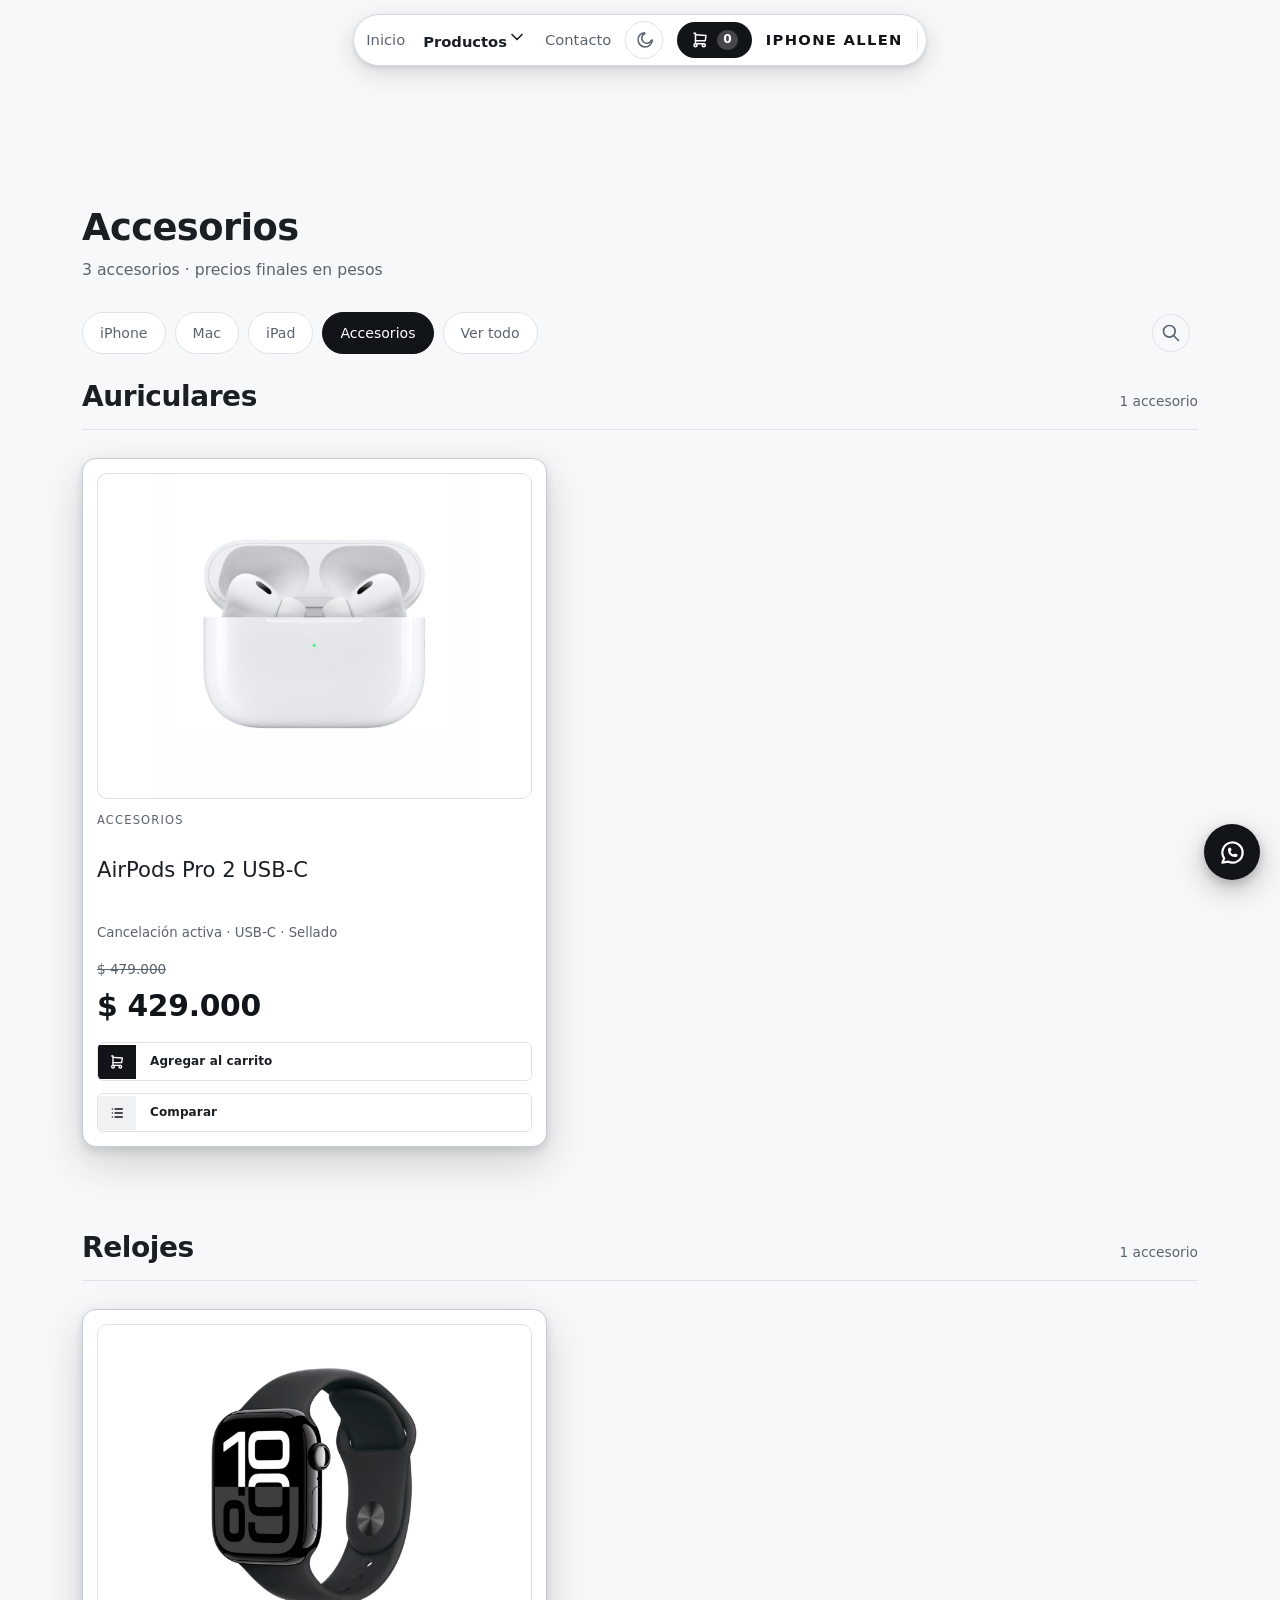
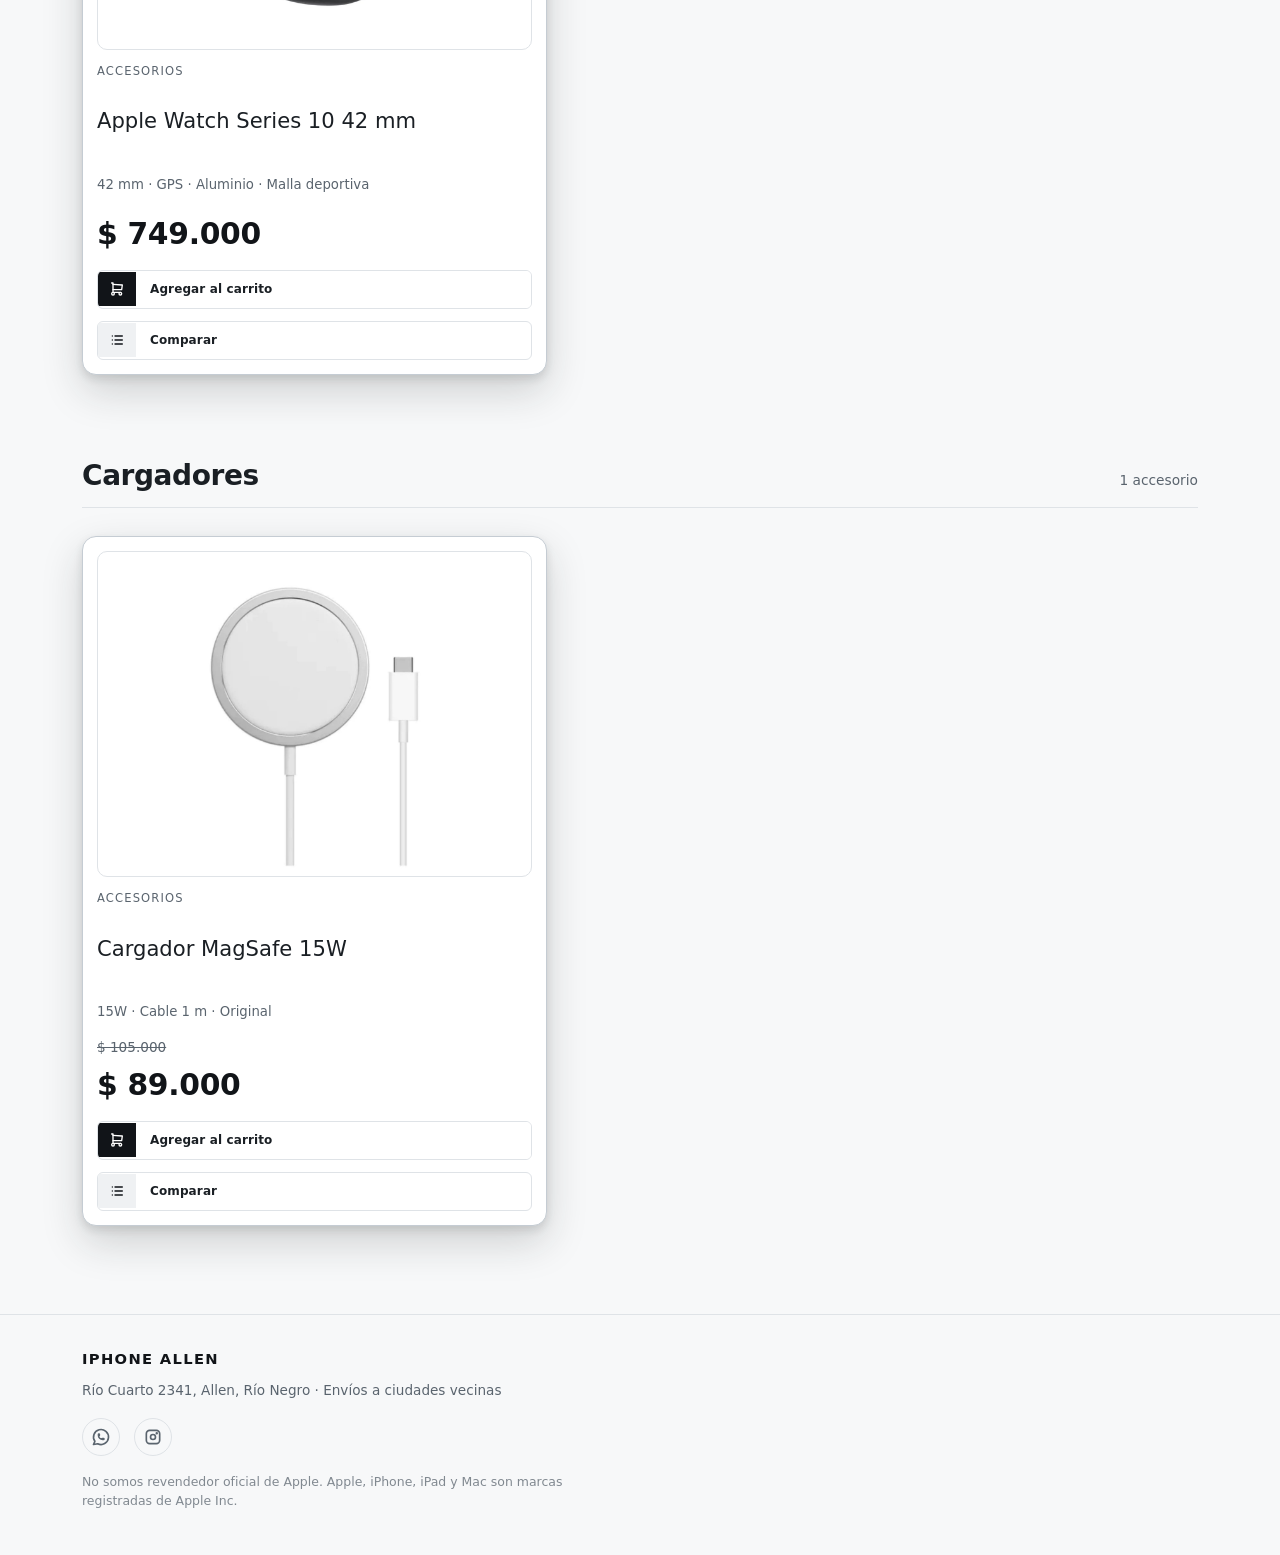
==== commit f2ed590e: "Modo oscuro con acento jade" ====
--- a/accesorios.html
+++ b/accesorios.html
@@ -3,6 +3,24 @@
 <head>
 <meta charset="utf-8">
 <meta name="viewport" content="width=device-width, initial-scale=1">
+<!-- Tema claro/oscuro: se aplica ANTES de pintar para que no haya un
+     destello del tema claro cuando el guardado es oscuro. Lee la misma
+     clave de localStorage que app.js (nombre-tema); si no hay elección
+     previa usa la preferencia del sistema, y si tampoco hay, claro. -->
+<script>
+  (function () {
+    try {
+      var t = localStorage.getItem('nombre-tema');
+      if (t !== 'claro' && t !== 'oscuro') {
+        t = (window.matchMedia && window.matchMedia('(prefers-color-scheme: dark)').matches) ? 'oscuro' : 'claro';
+      }
+      document.documentElement.setAttribute('data-tema', t);
+    } catch (e) {
+      document.documentElement.setAttribute('data-tema', 'claro');
+    }
+  })();
+</script>
+
 <title>Accesorios — IPHONE ALLEN | Allen, Río Negro</title>
 <meta name="description" content="Auriculares, relojes y cargadores Apple en IPHONE ALLEN, Allen, Río Negro. Precios finales en pesos y envíos a ciudades vecinas.">
 
--- a/styles.css
+++ b/styles.css
@@ -28,6 +28,24 @@
   --rojo-suave:   #C0392B;
   --error-suave:  #FDEDEA;
 
+  /* Semánticas que antes estaban hardcodeadas en los componentes; se
+     movieron acá para que el tema oscuro pueda redefinirlas.
+     --sobre-acento: texto/ícono que va ENCIMA de un fondo --acento-fuerte
+       (botones, pastilla del carrito, botón flotante). Blanco en los dos
+       temas: sobre el jade del tema oscuro también contrasta.
+     --marco-foto: fondo del recuadro de las fotos (ver decisión abajo).
+     --velo: cortina detrás del modal y el drawer.
+     --foco-glow / --error-glow: el halo de 3px del foco de teclado.
+     --borde-acento: borde de chips tintados en color de acento.
+     --pulso-rgb: color (en tripleta RGB) del latido al agregar al carrito. */
+  --sobre-acento:  #FFFFFF;
+  --marco-foto:    #FFFFFF;
+  --velo:          rgba(26, 31, 36, 0.4);
+  --foco-glow:     rgba(17, 20, 24, 0.16);
+  --error-glow:    rgba(192, 57, 43, 0.18);
+  --borde-acento:  rgba(17, 20, 24, 0.35);
+  --pulso-rgb:     17, 20, 24;
+
   --display: 'Clash Display', 'General Sans', system-ui, sans-serif;
   --cuerpo:  'General Sans', system-ui, -apple-system, 'Segoe UI', sans-serif;
 
@@ -42,10 +60,14 @@
      con sólo el borde #DFE3E7 el contraste es demasiado bajo (1.05:1) y
      los bloques parecen flotar sin apoyo. Tienen que notarse en reposo,
      no sólo al pasar el mouse. */
-  --sombra-superficie:       0 2px 4px rgba(26, 31, 36, .10), 0 8px 24px rgba(26, 31, 36, .14);
-  --sombra-superficie-hover: 0 4px 8px rgba(26, 31, 36, .12), 0 12px 32px rgba(26, 31, 36, .18);
+  /* Color de todas las sombras, en tripleta RGB, para poder apagarlo de
+     una en el tema oscuro (donde una sombra sobre fondo oscuro no se ve y
+     la separación la toman los bordes). */
+  --sombra-rgb: 26, 31, 36;
+  --sombra-superficie:       0 2px 4px rgba(var(--sombra-rgb), .10), 0 8px 24px rgba(var(--sombra-rgb), .14);
+  --sombra-superficie-hover: 0 4px 8px rgba(var(--sombra-rgb), .12), 0 12px 32px rgba(var(--sombra-rgb), .18);
   /* un poco más marcada: refuerza la jerarquía de la tarjeta principal */
-  --sombra-principal:        0 4px 8px rgba(26, 31, 36, .12), 0 16px 40px rgba(26, 31, 36, .18);
+  --sombra-principal:        0 4px 8px rgba(var(--sombra-rgb), .12), 0 16px 40px rgba(var(--sombra-rgb), .18);
 
   /* Borde para las mismas superficies con sombra: --borde (#DFE3E7) queda
      demasiado tenue al lado de una sombra este marcada y se ve redundante;
@@ -53,6 +75,74 @@
      el borde exterior de tarjetas/bloques con sombra — el resto de los
      divisores (inputs, filas de tabla, chips) se quedan con --borde. */
   --borde-superficie: #D3D9DF;
+}
+
+/* ------------------------- TEMA OSCURO ----------------------------
+   Sólo redefine variables: ninguna regla de componente se duplica. El
+   atributo lo pone un script inline en el <head> (antes de pintar) y lo
+   cambia el interruptor del header. El claro vive en :root y también se
+   puede forzar con [data-tema="claro"] (que simplemente no hereda nada
+   de acá).
+
+   ACENTO: en claro --acento y --acento-fuerte eran el mismo negro; en
+   oscuro se separan según su rol —igual que el nombre de cada variable
+   ya sugería—: --acento es el jade CLARO para texto/bordes sobre fondo
+   oscuro, --acento-fuerte el jade saturado para FONDOS de botón (con
+   glifo/texto blanco encima, --sobre-acento).
+
+   SOMBRAS: sobre fondo oscuro una sombra no se ve, así que las tres
+   variables de superficie pasan a `none` y la separación la toma el
+   borde (--borde-superficie, más marcado). Los elementos flotantes
+   (modal, drawer, panel del menú, botón de WhatsApp) sí conservan
+   sombra: --sombra-rgb pasa a negro puro, que sobre el fondo oscuro
+   funciona como una sombra real.
+   ------------------------------------------------------------------ */
+[data-tema="oscuro"] {
+  --fondo:        #12161A;
+  --superficie:   #171B21;
+  --superficie2:  #1F252C;
+  --borde:        #232A31;
+  --borde-fuerte: #3A424C;
+  --borde-superficie: #2A313A;
+
+  --acento:       #5DCAA5;   /* texto/bordes de acento */
+  --acento-fuerte:#1D9E75;   /* fondos de botón */
+  --acento-suave: #1A2A26;
+  --comparador-gana: #1F2E2A;
+
+  --texto:        #F0F0F2;
+  --texto-suave:  #9AA3AC;
+  --texto-tenue:  #79838E;
+
+  --rojo-suave:   #E28275;
+  --error-suave:  #2A1B18;
+
+  /* el marco de las fotos se queda blanco: las fotos vienen con fondo
+     blanco y, si el marco fuese oscuro, se vería un halo blanco de la
+     foto contra el marco. (--sobre-acento también sigue blanco.) */
+  --marco-foto:   #FFFFFF;
+
+  --velo:         rgba(0, 0, 0, 0.6);
+  --foco-glow:    rgba(93, 202, 165, 0.30);
+  --error-glow:   rgba(226, 130, 117, 0.28);
+  --borde-acento: rgba(93, 202, 165, 0.40);
+  --pulso-rgb:    29, 158, 117;
+
+  --sombra-rgb:   0, 0, 0;
+  --sombra-superficie:       none;
+  --sombra-superficie-hover: none;
+  --sombra-principal:        none;
+}
+
+/* Transición del cambio de tema: sólo mientras se conmuta (el JS agrega
+   .cambiando-tema por ~250ms) y sólo sobre color/fondo/borde, nunca
+   `all` —eso haría parpadear transforms y opacidades de toda la página. */
+html.cambiando-tema,
+html.cambiando-tema * {
+  transition: background-color 200ms ease,
+              border-color 200ms ease,
+              color 200ms ease,
+              fill 200ms ease !important;
 }
 
 /* ------------------------------ BASE ------------------------------ */
@@ -140,7 +230,7 @@
   left: 12px; top: -60px;
   z-index: 100;
   background: var(--acento-fuerte);
-  color: #FFFFFF;
+  color: var(--sobre-acento);
   padding: 10px 16px;
   border-radius: var(--radio-sm);
   font-weight: 600;
@@ -193,7 +283,7 @@
   flex: 0 0 auto;
   padding: 9px 11px;
   background: var(--acento-fuerte);
-  color: #FFFFFF;               /* trazo blanco sobre el bloque jade */
+  color: var(--sobre-acento);   /* trazo blanco sobre el bloque jade */
   transition: background var(--transicion);
 }
 .btn__ico .ico { width: 16px; height: 16px; }
@@ -300,6 +390,26 @@
 
 .cart-btn { order: 2; }
 
+/* Interruptor de tema: botón fantasma, a la izquierda de la pastilla del
+   carrito. Mismo order que .cart-btn; queda a su izquierda por orden de
+   fuente (va justo antes en el DOM). */
+.tema-btn {
+  order: 2;
+  flex: 0 0 auto;
+  display: grid;
+  place-items: center;
+  width: 38px;
+  height: 38px;
+  border-radius: 999px;
+  border: 1px solid var(--borde);
+  color: var(--texto-suave);
+  background: transparent;
+  transition: color var(--transicion), border-color var(--transicion), background var(--transicion);
+}
+.tema-btn:hover { color: var(--texto); border-color: var(--texto-suave); background: var(--superficie2); }
+.tema-btn__ico { display: flex; }
+.tema-btn__ico .ico { width: 19px; height: 19px; }
+
 /* Con sólo tres entradas (Inicio · Productos · Contacto) entran en una
    fila sin scroll horizontal, así que el nav puede tener overflow visible
    y dejar que el panel del desplegable se salga. */
@@ -345,7 +455,7 @@
   background: var(--superficie);
   border: 1px solid var(--borde);
   border-radius: 12px;
-  box-shadow: 0 10px 30px rgba(26, 31, 36, 0.14);
+  box-shadow: 0 10px 30px rgba(var(--sombra-rgb), 0.14);
   padding: 6px;
   z-index: 50;
 }
@@ -405,12 +515,12 @@
   border: 0;
   border-radius: 99px;
   background: var(--acento-fuerte);
-  color: #FFFFFF;              /* ícono y contador en blanco sobre la pastilla */
+  color: var(--sobre-acento);  /* ícono y contador en blanco sobre la pastilla */
   font-size: 0.85rem;
   font-weight: 600;
   transition: background var(--transicion);
 }
-.cart-btn:hover { background: var(--acento); }
+.cart-btn:hover { background: var(--acento-fuerte); filter: brightness(0.92); }
 
 .cart-btn__count {
   min-width: 20px;
@@ -419,15 +529,18 @@
   display: grid;
   place-items: center;
   border-radius: 999px;
+  /* burbuja translúcida sobre la pastilla de acento: el blanco al 22%
+     aclara el jade/negro de fondo en cualquiera de los dos temas, así que
+     va literal a propósito (no depende del tema). */
   background: rgba(255, 255, 255, 0.22);
-  color: #FFFFFF;
+  color: var(--sobre-acento);
   font-size: 0.76rem;
   font-weight: 700;
   font-variant-numeric: tabular-nums;
   transition: background var(--transicion), color var(--transicion);
 }
 .cart-btn[data-lleno="true"] .cart-btn__count {
-  background: #FFFFFF;
+  background: var(--sobre-acento);
   color: var(--acento-fuerte);
 }
 
@@ -538,7 +651,7 @@
   text-transform: uppercase;
   color: var(--acento);
   background: var(--acento-suave);
-  border: 1px solid rgba(17, 20, 24, 0.35);
+  border: 1px solid var(--borde-acento);
   border-radius: 999px;
   padding: 6px 12px;
 }
@@ -573,8 +686,10 @@
   position: relative;
   /* Blanco puro: las fotos de producto ya vienen con fondo blanco, así
      que con object-fit:contain la unión entre foto y marco desaparece
-     en vez de notarse como una franja vacía oscura. */
-  background: #FFFFFF;
+     en vez de notarse como una franja vacía oscura. En tema oscuro se
+     mantiene blanco (ver --marco-foto): si no, quedaría un halo blanco de
+     la foto contra un marco oscuro. */
+  background: var(--marco-foto);
   border: 1px solid var(--borde);
   border-radius: var(--radio-sm);
   aspect-ratio: 4 / 3;
@@ -820,9 +935,9 @@
 /* Página actual: negro pleno. Es la señal más fuerte de la fila, y no
    depende del color (el sitio es monocromático). */
 .filtro[aria-current="page"] {
-  background: var(--acento);
-  border-color: var(--acento);
-  color: #FFFFFF;
+  background: var(--acento-fuerte);
+  border-color: var(--acento-fuerte);
+  color: var(--sobre-acento);
 }
 
 /* ------------------- SECCIONES POR CATEGORÍA ----------------------
@@ -1046,7 +1161,7 @@
    marcado, así que el hover sube un escalón más para no perder jerarquía
    (misma proporción base→hover que --sombra-superficie → -hover) */
 .card--principal.is-visible:hover {
-  box-shadow: 0 6px 12px rgba(26, 31, 36, .14), 0 20px 48px rgba(26, 31, 36, .22);
+  box-shadow: 0 6px 12px rgba(var(--sombra-rgb), .14), 0 20px 48px rgba(var(--sombra-rgb), .22);
 }
 .card--principal .card__nombre { font-size: 1.32rem; }
 .card--principal .card__precios .precio { font-size: 1.86rem; }
@@ -1193,7 +1308,7 @@
   position: fixed;
   inset: 0;
   z-index: 50;
-  background: rgba(26, 31, 36, 0.4);
+  background: var(--velo);
   backdrop-filter: blur(2px);
   opacity: 0;
   transition: opacity var(--transicion);
@@ -1209,7 +1324,7 @@
   width: min(420px, 100%);
   background: var(--superficie);
   border-left: 1px solid var(--borde);
-  box-shadow: -12px 0 40px rgba(26, 31, 36, 0.16);
+  box-shadow: -12px 0 40px rgba(var(--sombra-rgb), 0.16);
   display: flex;
   flex-direction: column;
   transform: translateX(100%);
@@ -1431,17 +1546,19 @@
   display: grid;
   place-items: center;
   border-radius: 999px;
-  background: var(--acento);
-  color: #FFFFFF;
+  background: var(--acento-fuerte);
+  color: var(--sobre-acento);
   /* más marcada que la de las tarjetas: flota sobre cualquier contenido
      y tiene que despegarse también de una foto */
-  box-shadow: 0 4px 10px rgba(26, 31, 36, .20), 0 10px 30px rgba(26, 31, 36, .26);
-  transition: background var(--transicion), box-shadow var(--transicion);
+  box-shadow: 0 4px 10px rgba(var(--sombra-rgb), .20), 0 10px 30px rgba(var(--sombra-rgb), .26);
+  transition: filter var(--transicion), box-shadow var(--transicion);
 }
 .wa-flotante .ico { width: 27px; height: 27px; }
 .wa-flotante:hover {
-  background: var(--texto);
-  box-shadow: 0 6px 14px rgba(26, 31, 36, .24), 0 14px 36px rgba(26, 31, 36, .30);
+  /* oscurece por igual en los dos temas (en oscuro, sobre el jade); no
+     uso --texto porque en tema oscuro es casi blanco y aclararía el botón */
+  filter: brightness(0.92);
+  box-shadow: 0 6px 14px rgba(var(--sombra-rgb), .24), 0 14px 36px rgba(var(--sombra-rgb), .30);
 }
 
 /* --------------------- [25] CONFIRMACIÓN (TOAST) ------------------ */
@@ -1520,9 +1637,9 @@
 body[data-confirmando="true"] .btn--pulso { animation-play-state: paused; }
 
 @keyframes pulso {
-  0%   { box-shadow: 0 0 0 0 rgba(17, 20, 24, 0.4); }
-  70%  { box-shadow: 0 0 0 9px rgba(17, 20, 24, 0); }
-  100% { box-shadow: 0 0 0 0 rgba(17, 20, 24, 0); }
+  0%   { box-shadow: 0 0 0 0 rgba(var(--pulso-rgb), 0.4); }
+  70%  { box-shadow: 0 0 0 9px rgba(var(--pulso-rgb), 0); }
+  100% { box-shadow: 0 0 0 0 rgba(var(--pulso-rgb), 0); }
 }
 
 /* ------------------- BARRA DEL CATÁLOGO + BUSCADOR ----------------- */
@@ -1585,7 +1702,7 @@
 .buscador__campo:focus-visible {
   outline: none;
   border-color: var(--acento-fuerte);
-  box-shadow: 0 0 0 3px rgba(17, 20, 24, 0.16);
+  box-shadow: 0 0 0 3px var(--foco-glow);
 }
 .buscador__campo::-webkit-search-cancel-button { filter: grayscale(1); }
 
@@ -1821,10 +1938,10 @@
 .input:focus-visible {
   outline: none;
   border-color: var(--acento-fuerte);
-  box-shadow: 0 0 0 3px rgba(17, 20, 24, 0.16);
+  box-shadow: 0 0 0 3px var(--foco-glow);
 }
 .input[aria-invalid="true"] { border-color: var(--rojo-suave); background: var(--error-suave); }
-.input[aria-invalid="true"]:focus-visible { box-shadow: 0 0 0 3px rgba(192, 57, 43, 0.18); }
+.input[aria-invalid="true"]:focus-visible { box-shadow: 0 0 0 3px var(--error-glow); }
 
 /* --------------------- OPCIONES TIPO BOTÓN (radio) ------------------
    input real, oculto visualmente pero enfocable (nada de display:none,
@@ -1914,7 +2031,7 @@
 .select:focus-visible {
   outline: none;
   border-color: var(--acento-fuerte);
-  box-shadow: 0 0 0 3px rgba(17, 20, 24, 0.16);
+  box-shadow: 0 0 0 3px var(--foco-glow);
 }
 
 .comparador__vs {
@@ -2086,7 +2203,7 @@
   height: 40px;
   border-radius: 4px;
   background: var(--acento-fuerte);
-  color: #FFFFFF;              /* trazo blanco sobre el bloque jade */
+  color: var(--sobre-acento);  /* trazo blanco sobre el bloque jade */
 }
 .pago-card__ico .ico { width: 19px; height: 19px; }
 
@@ -2166,7 +2283,7 @@
   background: var(--superficie);
   border: 1px solid var(--borde);
   border-radius: var(--radio);
-  box-shadow: 0 24px 60px rgba(26, 31, 36, 0.22);
+  box-shadow: 0 24px 60px rgba(var(--sombra-rgb), 0.22);
   transform: translate(-50%, -50%) scale(0.97);
   opacity: 0;
   transition: opacity 220ms ease, transform 220ms cubic-bezier(.4, .1, .2, 1);
@@ -2298,6 +2415,7 @@
     padding-inline: 0;
   }
   .cart-btn { order: 0; }
+  .tema-btn { order: 0; }
 
   /* Catálogo: el principal ocupa la columna ancha y dos filas; el resto
      entra en las dos columnas de la derecha. */
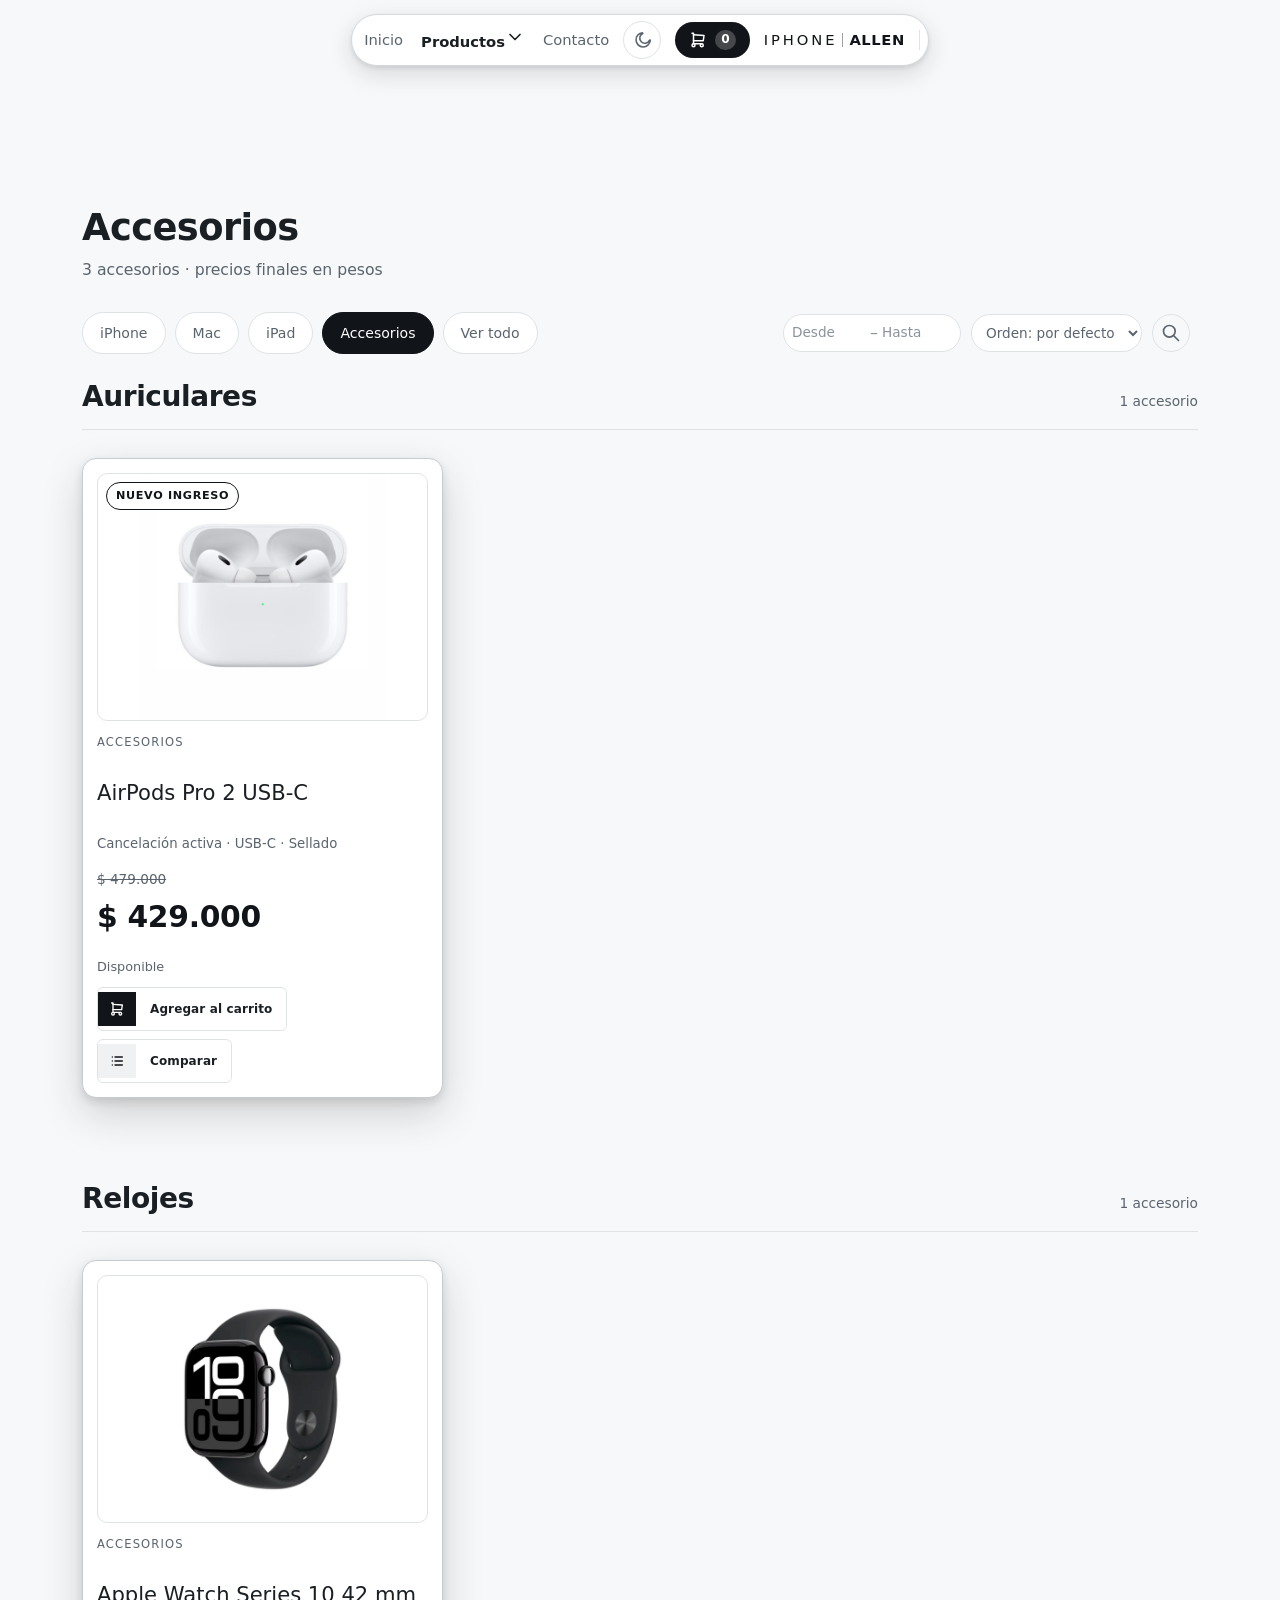
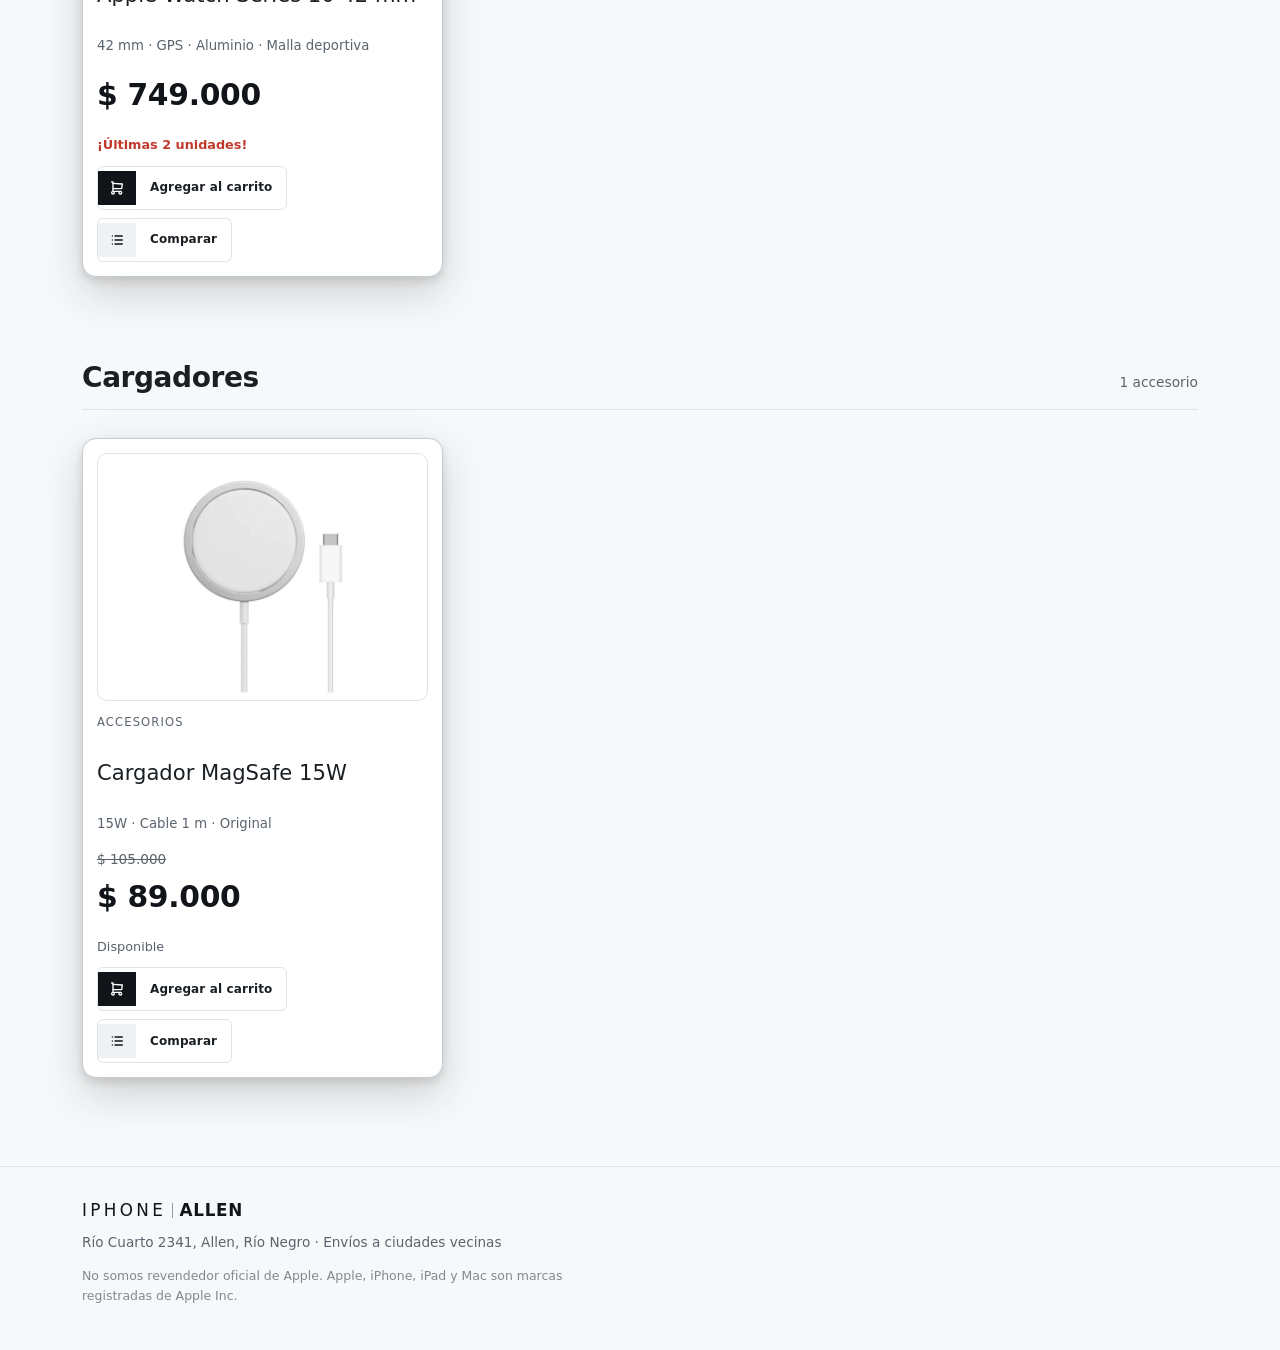
==== commit e04130b7: "Contador de stock, orden por precio uniforme, transiciones suaves y alineacion" ====
--- a/accesorios.html
+++ b/accesorios.html
@@ -6,15 +6,26 @@
 <!-- Tema claro/oscuro: se aplica ANTES de pintar para que no haya un
      destello del tema claro cuando el guardado es oscuro. Lee la misma
      clave de localStorage que app.js (nombre-tema); si no hay elección
-     previa usa la preferencia del sistema, y si tampoco hay, claro. -->
+     previa, el sitio arranca SIEMPRE en claro (se ignora la preferencia
+     del sistema a propósito). -->
 <script>
   (function () {
     try {
       var t = localStorage.getItem('nombre-tema');
-      if (t !== 'claro' && t !== 'oscuro') {
-        t = (window.matchMedia && window.matchMedia('(prefers-color-scheme: dark)').matches) ? 'oscuro' : 'claro';
+      if (t !== 'claro' && t !== 'oscuro') t = 'claro';
+      document.documentElement.setAttribute('data-tema', t);
+
+      // Marca que las apariciones al scrollear están habilitadas. Se pone
+      // ACÁ, antes del primer pintado, porque es lo que deja las secciones
+      // en opacity 0 desde el arranque: si la clase la pusiera app.js (que
+      // corre al final del body) se vería un parpadeo del contenido ya
+      // visible antes de ocultarse. Sin JS, sin IntersectionObserver o con
+      // "reducir movimiento" activo, la clase no se pone y todo se ve
+      // directo, sin animación.
+      if ('IntersectionObserver' in window &&
+          !(window.matchMedia && window.matchMedia('(prefers-reduced-motion: reduce)').matches)) {
+        document.documentElement.classList.add('con-animacion');
       }
-      document.documentElement.setAttribute('data-tema', t);
     } catch (e) {
       document.documentElement.setAttribute('data-tema', 'claro');
     }
--- a/styles.css
+++ b/styles.css
@@ -145,6 +145,41 @@
               fill 200ms ease !important;
 }
 
+/* ------------------ APARICIÓN AL SCROLLEAR (SECCIONES) -------------
+   La clase .con-animacion la pone el script inline del <head>, antes del
+   primer pintado: así las secciones ya nacen en opacity 0 y no se ve el
+   parpadeo de contenido visible que se oculta un instante después. Si no
+   hay JS, no hay IntersectionObserver, o el visitante pidió reducir
+   movimiento, esa clase no se agrega y todo se ve directo.
+
+   app.js saca las dos clases al terminar la transición, así que el
+   elemento queda SIN transform y SIN will-change residuales: eso es lo
+   que evita reabrir el bug del scroll trabado sobre las imágenes.
+   ------------------------------------------------------------------ */
+/* El estado oculto lo aplica el CSS por sí solo, sin esperar a app.js:
+   por eso el selector es :not([data-revelado]) y no una clase que
+   agregue el JS. Si lo pusiera el JS (que corre al final del body) la
+   sección se vería un instante antes de ocultarse: ese es el parpadeo. */
+html.con-animacion main > .seccion:not([data-revelado]) {
+  opacity: 0;
+  transform: translateY(12px);
+  will-change: opacity, transform;
+}
+
+/* entrando */
+html.con-animacion main > .seccion[data-revelado="animando"] {
+  opacity: 1;
+  transform: none;
+  transition: opacity 350ms ease, transform 350ms cubic-bezier(.4, .1, .2, 1);
+}
+
+/* terminada: sin transform, sin will-change y sin transition colgados */
+html.con-animacion main > .seccion[data-revelado="listo"] {
+  opacity: 1;
+  transform: none;
+  will-change: auto;
+}
+
 /* ------------------------------ BASE ------------------------------ */
 *, *::before, *::after { box-sizing: border-box; }
 
@@ -307,11 +342,27 @@
 .btn:disabled:hover { border-color: var(--borde); }
 .btn:disabled:hover .btn__txt { background: var(--superficie); }
 
+/* Área de toque cómoda en todos los botones de acción (WCAG 2.5.8 pide
+   24px como mínimo; 44px es el objetivo recomendado para el pulgar). */
+.btn { min-height: 44px; }
+
 /* A ancho completo el texto ocupa el resto de la fila */
 .btn--bloque { width: 100%; }
 .btn--bloque .btn__txt { flex: 1; }
 
-.btn--comparar { width: 100%; }
+/* Ajustado a su contenido: el ícono más el texto y nada más. Lo usan las
+   tarjetas (normal, principal, carrusel) y el modal, donde un botón a
+   todo el ancho dejaba una franja vacía a la derecha del texto.
+   align-self sirve en los contenedores flex-columna (.card) y
+   justify-self en los grid (.modal__acciones): se declaran los dos
+   porque el mismo botón vive en ambos. */
+.btn--compacto {
+  width: auto;
+  align-self: start;
+  justify-self: start;
+}
+
+.btn--comparar { width: auto; }
 
 /* Botón sin tratamiento de bloque: acción menor, sólo texto.
    Hoy lo usa "Vaciar carrito". */
@@ -367,16 +418,65 @@
    Sólo texto en negro, sin recuadro. Mismo tratamiento en el header
    (.brand) y en el footer (.footer__brand).
    ------------------------------------------------------------------ */
+/* Marca tipográfica: la categoría en peso liviano y bien espaciada, el
+   lugar en negrita y más ceñido. El contraste de peso es lo que la hace
+   leer como logotipo y no como texto suelto. Ver htmlLogo() en app.js
+   para cambiar de variante (regla / punto / apilado). */
 .logo {
   display: inline-block;
   font-family: var(--display);
-  font-weight: 600;
   font-size: 0.92rem;
-  letter-spacing: 0.09em;
   text-transform: uppercase;
   color: var(--acento);
-  line-height: 1.2;
-}
+  line-height: 1.15;
+  white-space: nowrap;
+}
+
+.logo__cat {
+  font-weight: 400;
+  letter-spacing: 0.2em;
+}
+
+.logo__lugar {
+  font-weight: 700;
+  letter-spacing: 0.04em;
+}
+
+/* --- variante 'regla': línea vertical fina entre las dos palabras --- */
+.logo--regla .logo__lugar::before {
+  content: "";
+  display: inline-block;
+  width: 1px;
+  height: 0.92em;
+  margin-right: 0.42em;
+  background: currentColor;
+  opacity: 0.4;
+  vertical-align: -0.1em;
+}
+
+/* --- variante 'punto' --- */
+.logo--punto .logo__lugar::before {
+  content: "";
+  display: inline-block;
+  width: 3px;
+  height: 3px;
+  border-radius: 999px;
+  margin-right: 0.5em;
+  background: currentColor;
+  opacity: 0.55;
+  vertical-align: 0.28em;
+}
+
+/* --- variante 'apilado': dos líneas, sin separador --- */
+.logo--apilado {
+  display: grid;
+  justify-items: start;
+  line-height: 1.02;
+}
+.logo--apilado .logo__cat { font-size: 0.74em; }
+
+/* El footer tiene aire de sobra: la marca puede respirar un poco más */
+.logo--grande { font-size: 1.05rem; }
 
 /* separador entre logotipo y links: sólo cuando van en la misma fila */
 .navbar__sep {
@@ -574,6 +674,12 @@
   font-size: clamp(2.5rem, 9vw, 4.4rem);
   font-weight: 600;
   max-width: 12ch;
+  /* Corrección óptica: la caja del título ya estaba alineada, pero a este
+     cuerpo la tipografía display deja ~2px de aire a la izquierda del
+     primer trazo, contra ~1px del texto de abajo. Sin esto, el título se
+     ve metido hacia adentro respecto de la bajada y los tildes. Medido:
+     1px de exceso a 73.6px = 0.014em. En em para que escale con el clamp. */
+  margin-left: -0.014em;
 }
 
 .hero__bajada {
@@ -998,7 +1104,8 @@
   border-radius: var(--radio);
   box-shadow: var(--sombra-superficie);
   opacity: 0; /* [10] la revela el IntersectionObserver */
-  transition: border-color 300ms ease, box-shadow 250ms ease;
+  /* misma duración y curva que el resto de los hovers del sitio */
+  transition: border-color var(--transicion), box-shadow var(--transicion);
 }
 
 /* [10] entrada escalonada. `backwards` mantiene el estado inicial durante
@@ -1060,6 +1167,7 @@
 .card [data-agregar],
 .card [data-avisar],
 .card [data-comparar],
+.card .btn[data-modal],
 .carrusel__slide [data-agregar],
 .carrusel__slide [data-avisar] { position: relative; z-index: 2; }
 
@@ -1093,6 +1201,250 @@
   border-radius: 999px;
 }
 
+/* --------------------- SUGERENCIAS DEL BUSCADOR --------------------
+   Desplegable anclado al .buscador (que es position:relative). Es un
+   atajo al detalle del producto: la grilla se sigue filtrando aparte.
+   ------------------------------------------------------------------ */
+.sugerencias {
+  position: absolute;
+  top: calc(100% + 8px);
+  right: 0;
+  z-index: 45;              /* sobre el contenido, debajo del velo (50) */
+  width: min(340px, 86vw);
+  max-height: 320px;
+  overflow-y: auto;
+  overscroll-behavior: contain;
+  margin: 0;
+  padding: 6px;
+  list-style: none;
+  background: var(--superficie);
+  border: 1px solid var(--borde-superficie);
+  border-radius: 12px;
+  box-shadow: 0 10px 30px rgba(var(--sombra-rgb), 0.16);
+}
+
+.sugerencia {
+  display: grid;
+  grid-template-columns: 38px 1fr auto;
+  align-items: center;
+  gap: 10px;
+  padding: 7px 8px;
+  border-radius: 8px;
+  cursor: pointer;
+}
+/* hover y marcado por teclado comparten el mismo resalte */
+.sugerencia:hover,
+.sugerencia.is-activa { background: var(--superficie2); }
+
+.sugerencia__foto {
+  width: 38px;
+  height: 38px;
+  object-fit: contain;
+  background: var(--marco-foto);
+  border: 1px solid var(--borde);
+  border-radius: 6px;
+}
+
+.sugerencia__nombre {
+  font-size: 0.88rem;
+  line-height: 1.25;
+  /* un nombre largo no debe empujar el precio fuera de la fila */
+  overflow: hidden;
+  text-overflow: ellipsis;
+  white-space: nowrap;
+}
+
+.sugerencia__precio {
+  font-family: var(--display);
+  font-weight: 600;
+  font-size: 0.85rem;
+  color: var(--acento);
+  font-variant-numeric: tabular-nums;
+  white-space: nowrap;
+}
+
+/* -------------------- GALERÍA DE FOTOS DEL MODAL -------------------
+   Sólo aparece si el producto tiene fotos extra (img/<id>-2.jpg y
+   siguientes). Con una sola foto el contenedor queda [hidden] y el modal
+   se ve exactamente como antes.
+   ------------------------------------------------------------------ */
+.galeria {
+  display: flex;
+  gap: 8px;
+  margin-top: 10px;
+  overflow-x: auto;
+  overscroll-behavior-x: contain;
+  scrollbar-width: none;
+  /* aire para que el anillo de foco no quede recortado por el overflow */
+  padding-block: 4px;
+}
+.galeria::-webkit-scrollbar { display: none; }
+
+.galeria__mini {
+  flex: 0 0 auto;
+  width: 56px;
+  height: 56px;
+  padding: 3px;
+  border-radius: var(--radio-sm);
+  border: 1px solid var(--borde-superficie);
+  background: var(--marco-foto);
+  transition: border-color var(--transicion);
+}
+.galeria__mini img {
+  width: 100%;
+  height: 100%;
+  object-fit: contain;
+}
+.galeria__mini[aria-selected="true"] {
+  border-color: var(--acento);
+  box-shadow: 0 0 0 1px var(--acento);
+}
+
+/* ---------------------- ETIQUETAS DE PRODUCTO ----------------------
+   Campo "etiqueta" en productos.json ("nuevo" | "oferta"). Van arriba a
+   la IZQUIERDA de la foto, así conviven con el badge "Sin stock" que va
+   arriba a la derecha.
+   Los dos tratamientos son deliberadamente distintos para distinguirlos
+   de un vistazo, y ninguno depende del color (el tema claro es
+   monocromático): "Oferta" es un chip invertido (el más fuerte) y
+   "Nuevo ingreso" es de contorno (más sobrio). Ambos quedan con buen
+   contraste en los dos temas porque se apoyan en --texto/--superficie.
+   ------------------------------------------------------------------ */
+/* Mismo tamaño y forma que .badge-stock, para que los dos se lean como
+   marcas discretas de la foto y ninguna domine sobre la otra. */
+.etiqueta {
+  position: absolute;
+  top: 8px;
+  left: 8px;
+  z-index: 1;
+  font-size: 0.7rem;
+  font-weight: 600;
+  letter-spacing: 0.06em;
+  text-transform: uppercase;
+  padding: 4px 9px;
+  border-radius: 999px;
+  white-space: nowrap;
+}
+
+/* invertido: casi negro sobre claro, casi blanco sobre oscuro */
+.etiqueta--oferta {
+  background: var(--texto);
+  color: var(--superficie);
+}
+
+.etiqueta--nuevo {
+  background: var(--superficie);
+  color: var(--acento);
+  border: 1px solid currentColor;
+}
+
+/* Combo: relleno en acento. Es la más fuerte de las tres porque marca un
+   tipo de producto distinto, no un estado del mismo producto. */
+.etiqueta--combo {
+  background: var(--acento-fuerte);
+  color: var(--sobre-acento);
+}
+
+/* ======================== TARJETA DE COMBO =========================
+   Usa la misma celda grande que .card--principal. Lo propio es el
+   bloque de las dos fotos y el detalle de lo que incluye.
+   ================================================================== */
+
+/* Las dos fotos lado a lado con un "+" en el medio, del mismo tamaño
+   las dos: es un combo, ninguno de los dos manda sobre el otro. */
+.combo__fotos {
+  position: relative;      /* ancla de la etiqueta "Combo" */
+  display: grid;
+  grid-template-columns: 1fr auto 1fr;
+  align-items: stretch;
+  gap: 8px;
+}
+.combo__foto { min-width: 0; }
+.combo__foto .media { aspect-ratio: 1 / 1; }
+
+/* La celda del combo es alta (ocupa dos filas de la grilla) y el precio
+   va anclado abajo, así que sobraba un hueco en el medio. Las fotos se
+   estiran para tomarlo: crecen con el espacio disponible en vez de
+   dejarlo en blanco. El aspect-ratio pasa a ser un piso, no una medida
+   fija. */
+.card--combo .combo__fotos { flex: 1; }
+.card--combo .combo__foto .media {
+  height: 100%;
+  aspect-ratio: auto;
+  min-height: 150px;
+}
+
+.combo__mas {
+  font-family: var(--display);
+  font-size: 1.5rem;
+  font-weight: 600;
+  color: var(--texto-tenue);
+  line-height: 1;
+}
+
+.combo__label {
+  margin-top: 10px;
+  font-size: 0.72rem;
+  letter-spacing: 0.1em;
+  text-transform: uppercase;
+  color: var(--texto-suave);
+}
+
+.combo__incluye {
+  margin-top: 5px;
+  display: grid;
+  gap: 3px;
+  font-size: 0.88rem;
+  color: var(--texto-suave);
+  line-height: 1.35;
+}
+/* viñeta propia: la lista va sin marcador para poder alinearla con el
+   resto del texto de la tarjeta */
+.combo__incluye li { padding-left: 14px; position: relative; }
+.combo__incluye li::before {
+  content: "";
+  position: absolute;
+  left: 2px;
+  top: 0.55em;
+  width: 4px;
+  height: 4px;
+  border-radius: 999px;
+  background: var(--texto-tenue);
+}
+
+.combo__ahorro {
+  margin-top: 4px;
+  font-size: 0.85rem;
+  font-weight: 600;
+  color: var(--acento);
+}
+
+/* --- detalle del combo dentro del modal --- */
+.combo__fotos--modal { margin-bottom: 4px; }
+
+.combo-detalle {
+  display: grid;
+  gap: 10px;
+  margin-top: 18px;
+}
+.combo-detalle__item {
+  padding: 12px 14px;
+  background: var(--superficie2);
+  border-radius: var(--radio-sm);
+}
+.combo-detalle__nombre { font-weight: 600; font-size: 0.95rem; }
+.combo-detalle__specs {
+  margin-top: 3px;
+  font-size: 0.85rem;
+  color: var(--texto-suave);
+}
+.combo-detalle__precio {
+  margin-top: 5px;
+  font-size: 0.83rem;
+  color: var(--texto-tenue);
+  font-variant-numeric: tabular-nums;
+}
+
 .card__cat {
   font-size: 0.72rem;
   letter-spacing: 0.1em;
@@ -1110,10 +1462,47 @@
   line-height: 1.25;
 }
 
+/* Descripción corta debajo del nombre: son las specs del JSON unidas.
+   Llena el aire que quedaba entre el nombre y el precio. */
 .card__specs {
+  margin-top: 6px;
   font-size: 0.83rem;
   color: var(--texto-suave);
   line-height: 1.45;
+}
+
+/* Los dos botones de la tarjeta, uno al lado del otro y ajustados a su
+   contenido. Si no entran a lo ancho (columnas angostas) se apilan
+   alineados a la izquierda, que es una caída prolija. */
+.card__acciones {
+  display: flex;
+  flex-wrap: wrap;
+  align-items: center;
+  gap: 8px;
+}
+
+/* ------------------------ CONTADOR DE STOCK ------------------------
+   Una línea fija debajo del precio. Se renderiza SIEMPRE (vacía cuando
+   el producto está agotado, que ya lo dice el badge de la foto) para que
+   todas las tarjetas de la grilla midan exactamente lo mismo tenga el
+   producto stock bajo, normal o cero.
+   ------------------------------------------------------------------ */
+.stock {
+  margin-top: 6px;
+  font-size: 0.8rem;
+  color: var(--texto-suave);
+  /* alto reservado: 1 línea, esté o no escrita */
+  min-height: 1.3em;
+  line-height: 1.3;
+}
+
+/* Stock bajo: el rojo de alerta que ya usa el sitio para los errores del
+   formulario. Va en negrita porque el color por sí solo no es señal
+   suficiente (daltonismo). Funciona en los dos temas: --rojo-suave está
+   definido en ambos. */
+.stock--bajo {
+  color: var(--rojo-suave);
+  font-weight: 600;
 }
 
 .card__precios { margin-top: auto; padding-top: 4px; }
@@ -1136,6 +1525,26 @@
   -webkit-box-orient: vertical;
   overflow: hidden;
   min-height: 2.5em;
+}
+
+/* Misma idea para la descripción: dos líneas siempre, recortadas con
+   puntos suspensivos, y esa altura reservada aunque el producto tenga
+   menos specs. Sin el min-height, una tarjeta con specs cortas subía su
+   precio y su botón respecto de la de al lado. 2.9em = 2 × 1.45 */
+.card:not(.card--principal) .card__specs {
+  display: -webkit-box;
+  -webkit-line-clamp: 2;
+  -webkit-box-orient: vertical;
+  overflow: hidden;
+  min-height: 2.9em;
+}
+
+/* La principal tiene más ancho: le entra una línea más antes de recortar */
+.card--principal .card__specs {
+  display: -webkit-box;
+  -webkit-line-clamp: 3;
+  -webkit-box-orient: vertical;
+  overflow: hidden;
 }
 
 /* Sin descuento no hay <span class="precio--anterior">, así que el
@@ -1241,32 +1650,20 @@
    formulario, sin dirección: ese contenido ya está en el hero. */
 .contacto { border-top: 1px solid var(--borde); }
 
+/* Alineado a la izquierda como el resto de las secciones: antes estaba
+   centrado y su título quedaba fuera del eje vertical común. */
 .contacto__inner {
-  text-align: center;
-  display: grid;
-  justify-items: center;
+  display: grid;
+  justify-items: start;
   gap: 6px;
 }
 
 .contacto__botones {
   display: flex;
   align-items: center;
-  justify-content: center;
   gap: 12px;
   flex-wrap: wrap;
   margin-top: 18px;
-}
-
-/* Agrupa un enlace de WhatsApp de "contacto general" (hero, FAQ,
-   sección de contacto) con el ícono de Instagram al lado, para que se
-   vean juntos. inline-flex: funciona tanto suelto como incrustado en
-   un párrafo (el "¿Otra consulta?" del FAQ). Vacío si Instagram queda
-   en placeholder: el <span> del ícono no tiene borde ni fondo propio,
-   así que no deja hueco. */
-.contacto-redes {
-  display: inline-flex;
-  align-items: center;
-  gap: 10px;
 }
 
 /* ----------------------------- FOOTER ----------------------------- */
@@ -1279,17 +1676,9 @@
 .footer__brand { margin-bottom: 9px; }
 .footer__legal { margin-top: 12px; max-width: 62ch; font-size: 0.78rem; opacity: 0.75; }
 
-/* WhatsApp / Instagram / correo. Vacío si los tres son placeholder:
-   el contenedor no colapsa raro porque no tiene borde ni fondo propio. */
-.footer__redes {
-  display: flex;
-  gap: 14px;
-  margin: 16px 0;
-}
-
-/* Ícono circular para un enlace de red/contacto. Se usa en el footer
-   (WhatsApp, Instagram, correo) y en cualquier otro lugar donde el
-   Instagram acompañe a un WhatsApp de contacto general (.contacto-redes). */
+/* Ícono circular para un enlace de red/contacto. Hoy lo usa sólo el
+   Instagram que acompaña al WhatsApp del hero: el footer y el "¿Otra
+   consulta?" de las preguntas ya no llevan redes. */
 .red-link {
   display: grid;
   place-items: center;
@@ -1315,6 +1704,16 @@
 }
 .overlay[data-visible="true"] { opacity: 1; }
 
+/* La vista del carrito es opaca y ocupa toda la pantalla, así que su velo
+   queda completamente tapado: el blur sería trabajo de GPU tirado. Se deja
+   el elemento (la lógica de apertura/cierre lo usa) pero sin desenfoque. */
+#overlayCarrito { backdrop-filter: none; }
+
+/* ---------------------- CARRITO (PANEL LATERAL) --------------------
+   El carrito del header abre este panel: entra desde la derecha con la
+   lista, el total y "Finalizar compra". Ese botón abre la vista de
+   checkout a pantalla completa (.checkout, más abajo).
+   ------------------------------------------------------------------ */
 .drawer {
   position: fixed;
   z-index: 60;
@@ -1332,6 +1731,44 @@
 }
 .drawer[data-visible="true"] { transform: translateX(0); }
 
+/* -------------------- CHECKOUT (PANTALLA COMPLETA) -----------------
+   Paso 2 y 3 de la compra. Tapa el header del sitio (z-index 61 > 40)
+   para que no haya nada que distraiga mientras se cargan los datos. El
+   contenido se acota con --carrito-ancho y queda centrado; las bandas
+   (encabezado, pasos) van a todo lo ancho.
+   ------------------------------------------------------------------ */
+.checkout {
+  --carrito-ancho: 1060px;
+  --carrito-pad: max(20px, calc((100% - var(--carrito-ancho)) / 2));
+
+  position: fixed;
+  z-index: 61;
+  inset: 0;
+  background: var(--fondo);
+  display: flex;
+  flex-direction: column;
+  opacity: 0;
+  transform: translateY(10px);
+  transition: opacity 200ms ease, transform 260ms cubic-bezier(.4, .1, .2, 1);
+}
+.checkout[data-visible="true"] { opacity: 1; transform: none; }
+
+/* la única parte que scrollea: el encabezado y los pasos quedan fijos */
+.checkout__scroll {
+  flex: 1;
+  overflow-y: auto;
+  overscroll-behavior: contain;
+  padding: 22px var(--carrito-pad) 40px;
+}
+
+/* Formulario a la izquierda y resumen al costado. En una sola columna
+   por debajo de 900px (ver la media query). */
+.checkout__grid {
+  display: grid;
+  gap: 24px;
+  align-items: start;
+}
+
 .drawer__head {
   display: flex;
   align-items: center;
@@ -1340,6 +1777,13 @@
   padding: 18px 20px;
   border-bottom: 1px solid var(--borde);
 }
+/* en el checkout el encabezado sigue el ancho del contenido */
+.checkout .drawer__head {
+  justify-content: flex-start;
+  gap: 14px;
+  padding-inline: var(--carrito-pad);
+  background: var(--superficie);
+}
 
 .drawer__titulo { font-size: 1.2rem; }
 
@@ -1351,9 +1795,27 @@
   border-radius: 999px;
   border: 1px solid var(--borde);
   color: var(--texto-suave);
+  flex: 0 0 auto;
   transition: color var(--transicion), border-color var(--transicion);
 }
 .drawer__cerrar:hover { color: var(--texto); border-color: var(--texto-suave); }
+
+/* Volver: texto + flecha, alineado a la izquierda del encabezado */
+.drawer__volver {
+  display: inline-flex;
+  align-items: center;
+  gap: 4px;
+  flex: 0 0 auto;
+  padding: 8px 12px 8px 6px;
+  margin-left: -6px;
+  border-radius: 999px;
+  color: var(--texto-suave);
+  font-size: 0.9rem;
+  font-weight: 500;
+  transition: color var(--transicion), background var(--transicion);
+}
+.drawer__volver:hover { color: var(--texto); background: var(--superficie2); }
+.drawer__volver .ico { width: 18px; height: 18px; }
 
 .drawer__body {
   flex: 1;
@@ -1370,7 +1832,7 @@
   display: grid;
   grid-template-columns: repeat(3, 1fr);
   gap: 6px;
-  padding: 0 20px 12px;
+  padding: 14px var(--carrito-pad) 0;
   margin: 0;
   list-style: none;
 }
@@ -1426,13 +1888,6 @@
   overscroll-behavior: contain;
 }
 
-.drawer__vacio {
-  color: var(--texto-suave);
-  text-align: center;
-  padding-block: 48px;
-  font-size: 0.93rem;
-}
-
 /* ------------------- TARJETA DE PRODUCTO DEL CARRITO --------------- */
 .linea {
   display: grid;
@@ -1508,6 +1963,7 @@
   padding: 12px 20px calc(12px + env(safe-area-inset-bottom));
   display: grid;
   gap: 6px;
+  background: var(--superficie);
 }
 
 /* bloque anclado: total + acción principal */
@@ -1530,36 +1986,207 @@
   font-size: 0.92rem;
 }
 
-/* ------------------ BOTÓN FLOTANTE DE WHATSAPP --------------------
-   Fijo abajo a la derecha, en las seis páginas. El z-index (30) queda
-   por debajo del header (40), del velo (50), del drawer (60) y del
-   modal (65): nunca se dibuja sobre una capa abierta. Además app.js lo
-   esconde del todo mientras haya modal o carrito abiertos.
+/* El botón del bloque anclado se ajusta a su contenido y se alinea con
+   el precio, a la derecha: a todo el ancho del panel dominaba la vista. */
+.drawer__anclado .btn { justify-self: end; }
+
+/* ==================== BLOQUES DE LA VISTA DE CHECKOUT ==============
+   Resumen del pedido (sólo lectura), cuentas + medios de pago, y los
+   productos sugeridos. Existen para que la pantalla completa no quede
+   vacía cuando el pedido tiene uno o dos productos.
+   ================================================================== */
+.resumen__titulo {
+  font-family: var(--display);
+  font-size: 1.05rem;
+  font-weight: 600;
+  margin-bottom: 12px;
+}
+
+.resumen-pedido { margin-bottom: 26px; }
+
+/* Línea del pedido: foto, nombre + cantidad, y el subtotal a la derecha.
+   Sin controles de cantidad — para editar se vuelve al carrito. */
+.pedido-linea {
+  display: grid;
+  grid-template-columns: 54px 1fr auto;
+  align-items: center;
+  gap: 12px;
+  padding: 10px 0;
+  border-bottom: 1px solid var(--borde);
+}
+.pedido-linea:last-child { border-bottom: 0; }
+.pedido-linea .media { aspect-ratio: 1 / 1; padding: 4px; }
+.pedido-linea__nombre { font-size: 0.9rem; font-weight: 500; line-height: 1.3; }
+.pedido-linea__cant {
+  margin-top: 2px;
+  font-size: 0.82rem;
+  color: var(--texto-suave);
+  font-variant-numeric: tabular-nums;
+}
+.pedido-linea__sub {
+  font-family: var(--display);
+  font-weight: 600;
+  font-size: 0.95rem;
+  white-space: nowrap;
+  font-variant-numeric: tabular-nums;
+}
+
+.checkout__resumen {
+  background: var(--superficie);
+  border: 1px solid var(--borde-superficie);
+  border-radius: var(--radio);
+  box-shadow: var(--sombra-superficie);
+  padding: 18px;
+  /* en escritorio acompaña el scroll del formulario, que es largo */
+  position: sticky;
+  top: 0;
+}
+
+.resumen__cuentas { margin: 0 0 16px; }
+.resumen__fila {
+  display: flex;
+  align-items: baseline;
+  justify-content: space-between;
+  gap: 12px;
+  padding: 6px 0;
+  font-size: 0.9rem;
+}
+.resumen__fila dt { color: var(--texto-suave); }
+.resumen__fila dd { margin: 0; font-variant-numeric: tabular-nums; }
+.resumen__suave { color: var(--texto-tenue); font-size: 0.85rem; text-align: right; }
+
+.resumen__fila--total {
+  border-top: 1px solid var(--borde);
+  margin-top: 6px;
+  padding-top: 12px;
+}
+.resumen__fila--total dt { color: var(--texto); font-weight: 500; }
+.resumen__fila--total .precio--total { font-size: 1.35rem; }
+
+.resumen__label {
+  font-size: 0.72rem;
+  letter-spacing: 0.1em;
+  text-transform: uppercase;
+  color: var(--texto-suave);
+  margin-bottom: 8px;
+}
+
+.resumen__pagos {
+  display: flex;
+  flex-wrap: wrap;
+  gap: 8px;
+  margin-bottom: 16px;
+}
+.resumen__pago {
+  display: inline-flex;
+  align-items: center;
+  gap: 6px;
+  padding: 5px 10px;
+  border: 1px solid var(--borde);
+  border-radius: 999px;
+  font-size: 0.8rem;
+  color: var(--texto-suave);
+}
+.resumen__pago .ico { width: 15px; height: 15px; }
+
+.resumen__nota {
+  display: flex;
+  align-items: flex-start;
+  gap: 7px;
+  padding-top: 14px;
+  border-top: 1px solid var(--borde);
+  font-size: 0.83rem;
+  color: var(--texto-suave);
+  line-height: 1.4;
+}
+.resumen__nota .ico {
+  width: 16px;
+  height: 16px;
+  flex: 0 0 auto;
+  margin-top: 2px;
+  stroke-width: 2.5;
+  color: var(--acento);
+}
+
+/* ------------------------- SUGERIDOS ------------------------------ */
+.sugeridos {
+  margin-top: 34px;
+  padding-top: 26px;
+  border-top: 1px solid var(--borde);
+}
+
+.sugeridos__fila {
+  display: grid;
+  grid-template-columns: repeat(2, 1fr);
+  gap: 14px;
+}
+
+.sugerido {
+  display: flex;
+  flex-direction: column;
+  gap: 8px;
+  padding: 12px;
+  background: var(--superficie);
+  border: 1px solid var(--borde-superficie);
+  border-radius: var(--radio);
+}
+.sugerido .media { aspect-ratio: 4 / 3; }
+.sugerido__nombre {
+  font-size: 0.86rem;
+  line-height: 1.3;
+  /* dos líneas fijas: mantiene los precios y los botones alineados */
+  display: -webkit-box;
+  -webkit-line-clamp: 2;
+  -webkit-box-orient: vertical;
+  overflow: hidden;
+  min-height: 2.6em;
+}
+.sugerido__precio {
+  font-family: var(--display);
+  font-weight: 600;
+  font-size: 1.05rem;
+  color: var(--acento);
+  margin-top: auto;
+}
+
+/* ---------------------- BOTÓN VOLVER ARRIBA -----------------------
+   Único flotante del sitio (el de WhatsApp se quitó: el contacto vive
+   en el hero, en Contacto y en las preguntas). z-index 30, por debajo
+   del header (40), del velo (50), del carrito (60) y del modal (65), y
+   app.js lo oculta del todo mientras haya una capa abierta.
+   Va en superficie y no en acento a propósito: es una ayuda de
+   navegación, no una llamada a la acción.
    ------------------------------------------------------------------ */
-.wa-flotante {
+.arriba-btn {
   position: fixed;
   z-index: 30;
   right: 20px;
   bottom: 20px;
-  width: 56px;
-  height: 56px;
+  width: 44px;
+  height: 44px;
   display: grid;
   place-items: center;
   border-radius: 999px;
-  background: var(--acento-fuerte);
-  color: var(--sobre-acento);
-  /* más marcada que la de las tarjetas: flota sobre cualquier contenido
-     y tiene que despegarse también de una foto */
-  box-shadow: 0 4px 10px rgba(var(--sombra-rgb), .20), 0 10px 30px rgba(var(--sombra-rgb), .26);
-  transition: filter var(--transicion), box-shadow var(--transicion);
-}
-.wa-flotante .ico { width: 27px; height: 27px; }
-.wa-flotante:hover {
-  /* oscurece por igual en los dos temas (en oscuro, sobre el jade); no
-     uso --texto porque en tema oscuro es casi blanco y aclararía el botón */
-  filter: brightness(0.92);
-  box-shadow: 0 6px 14px rgba(var(--sombra-rgb), .24), 0 14px 36px rgba(var(--sombra-rgb), .30);
-}
+  background: var(--superficie);
+  color: var(--texto-suave);
+  border: 1px solid var(--borde-superficie);
+  box-shadow: 0 2px 6px rgba(var(--sombra-rgb), .14), 0 8px 22px rgba(var(--sombra-rgb), .18);
+  /* oculto hasta que se scrollea: visibility (no display) para que la
+     opacidad pueda animar; pointer-events evita que capture toques
+     mientras está invisible */
+  opacity: 0;
+  visibility: hidden;
+  pointer-events: none;
+  transition: opacity 220ms ease, visibility 220ms ease,
+              color var(--transicion), border-color var(--transicion);
+}
+.arriba-btn.is-visible {
+  opacity: 1;
+  visibility: visible;
+  pointer-events: auto;
+}
+.arriba-btn .ico { width: 20px; height: 20px; }
+.arriba-btn:hover { color: var(--texto); border-color: var(--texto-suave); }
 
 /* --------------------- [25] CONFIRMACIÓN (TOAST) ------------------ */
 .toast {
@@ -1654,11 +2281,87 @@
    de sus pastillas; sin eso el flex item no encoge y el scroll interno
    de .filtros nunca llega a activarse (desborda la página en su lugar). */
 .barra-catalogo .filtros { flex: 1 1 auto; min-width: 0; }
+
+/* --------------------- HERRAMIENTAS DEL CATÁLOGO -------------------
+   Rango de precio + orden + buscador. En escritorio van a la derecha de
+   las pastillas de categoría; en mobile bajan a su propia fila (ver la
+   media query del final) para no apretar los tres controles.
+   ------------------------------------------------------------------ */
+.herramientas {
+  display: flex;
+  align-items: center;
+  gap: 10px;
+  margin-left: auto;
+  flex-wrap: wrap;
+}
+
+/* Los dos campos de precio con el guión en medio, como un solo control */
+.rango {
+  display: flex;
+  align-items: center;
+  gap: 4px;
+  padding: 0 4px 0 8px;
+  border: 1px solid var(--borde);
+  border-radius: 999px;
+  background: var(--superficie);
+  height: 38px;
+}
+.rango__campo {
+  width: 74px;
+  min-width: 0;
+  border: 0;
+  background: none;
+  color: var(--texto);
+  font: inherit;
+  font-size: 0.85rem;
+  font-variant-numeric: tabular-nums;
+  padding: 0;
+}
+.rango__campo::placeholder { color: var(--texto-tenue); }
+/* el foco se marca en el campo, no en la cápsula: así se ve cuál de los
+   dos está activo */
+.rango__campo:focus-visible { outline: 2px solid var(--acento); outline-offset: 2px; border-radius: 4px; }
+.rango__campo[aria-invalid="true"] { color: var(--rojo-suave); }
+.rango__sep { color: var(--texto-tenue); flex: 0 0 auto; }
+
+.rango__limpiar {
+  flex: 0 0 auto;
+  width: 26px;
+  height: 26px;
+  display: grid;
+  place-items: center;
+  border-radius: 999px;
+  color: var(--texto-suave);
+  transition: color var(--transicion), background var(--transicion);
+}
+.rango__limpiar:hover { color: var(--texto); background: var(--superficie2); }
+.rango__limpiar .ico { width: 14px; height: 14px; }
+
+.rango__error {
+  margin: -18px 0 22px;
+  color: var(--rojo-suave);
+  font-size: 0.85rem;
+}
+
+.orden__select {
+  height: 38px;
+  border: 1px solid var(--borde);
+  border-radius: 999px;
+  background: var(--superficie);
+  color: var(--texto-suave);
+  font: inherit;
+  font-size: 0.85rem;
+  padding: 0 10px;
+  cursor: pointer;
+  transition: color var(--transicion), border-color var(--transicion);
+}
+.orden__select:hover { color: var(--texto); border-color: var(--texto-suave); }
+
 .buscador {
+  position: relative;   /* ancla del desplegable de sugerencias */
   display: flex;
   align-items: center;
   gap: 6px;
-  margin-left: auto;
 }
 
 .buscador__lupa {
@@ -1870,20 +2573,6 @@
   gap: 18px;
 }
 
-.form-entrega__volver {
-  display: inline-flex;
-  align-items: center;
-  gap: 6px;
-  justify-self: start;
-  color: var(--texto-suave);
-  font-size: 0.88rem;
-  font-weight: 500;
-  padding: 4px 2px;
-  transition: color var(--transicion);
-}
-.form-entrega__volver .ico { width: 18px; height: 18px; }
-.form-entrega__volver:hover { color: var(--texto); }
-
 .form-entrega__titulo {
   font-family: var(--display);
   font-size: 1.25rem;
@@ -2002,7 +2691,6 @@
 }
 
 /* wrap más angosto para bloques de lectura (FAQ) */
-.wrap--angosto { max-width: 760px; }
 
 /* =====================================================================
    COMPARADOR DE EQUIPOS
@@ -2224,6 +2912,11 @@
   border-radius: var(--radio);
   box-shadow: var(--sombra-superficie);
   padding: 0 20px;
+  /* Medida de lectura acotada, pero SIN centrar: la sección usa el mismo
+     .wrap que las demás para que el título arranque en el mismo eje, y el
+     acordeón se limita a 760px desde la izquierda. Antes la sección usaba
+     un .wrap--angosto centrado, que empujaba el título 210px adentro. */
+  max-width: 760px;
 }
 
 /* La abierta se marca con una barra vertical jade sobre el borde
@@ -2263,7 +2956,7 @@
 
 .faq__mas {
   margin-top: 26px;
-  text-align: center;
+  max-width: 760px;   /* misma medida que el acordeón, mismo eje izquierdo */
   color: var(--texto-suave);
   font-size: 0.92rem;
 }
@@ -2375,8 +3068,14 @@
   font-size: 0.93rem;
 }
 
+/* Fila, no columna: con los botones ajustados a su contenido, apilados
+   quedaban tres anchos distintos alineados a la izquierda (borde
+   dentado). En fila se leen como un grupo y aprovechan el ancho; si no
+   entran, envuelven. */
 .modal__acciones {
-  display: grid;
+  display: flex;
+  flex-wrap: wrap;
+  align-items: center;
   gap: 10px;
   margin-top: 22px;
 }
@@ -2388,6 +3087,33 @@
     gap: 16px;
     align-items: baseline;
   }
+
+  /* Las dos columnas de producto del comparador, exactamente iguales.
+     Con el ancho automático de una tabla cada columna se dimensiona por
+     su contenido, así que un nombre o una spec más larga de un lado
+     ensanchaba esa columna y las fotos quedaban de distinto tamaño.
+     table-layout:fixed reparte por el ancho declarado y no por el texto.
+     Va sólo de 560px para arriba: por debajo la tabla se apila y deja de
+     comportarse como tabla (ver la media query de abajo). */
+  .comparador__tabla { table-layout: fixed; }
+  .comparador__tabla thead th:first-child { width: 172px; }
+  .comparador__tabla thead th:not(:first-child) { width: auto; }
+
+  /* Con ancho fijo, una etiqueta larga ("Almacenamiento") ya no puede
+     ensanchar su columna: se deja envolver en vez de desbordar. */
+  .comparador__tabla tbody th[scope="row"] { white-space: normal; }
+}
+
+/* -------- CHECKOUT EN PANTALLAS ANCHAS -------- */
+@media (min-width: 900px) {
+  /* formulario a la izquierda, resumen fijo al costado */
+  .checkout__grid { grid-template-columns: minmax(0, 1fr) 330px; gap: 34px; }
+  .sugeridos__fila { grid-template-columns: repeat(4, 1fr); }
+}
+
+/* En pantallas donde el resumen ya cae debajo, deja de estar pegado */
+@media (max-width: 899px) {
+  .checkout__resumen { position: static; }
 }
 
 /* ============================ RESPONSIVE =========================== */
@@ -2419,7 +3145,15 @@
 
   /* Catálogo: el principal ocupa la columna ancha y dos filas; el resto
      entra en las dos columnas de la derecha. */
-  .grilla { grid-template-columns: 1.5fr 1fr 1fr; }
+  /* Tres columnas IGUALES. Antes la primera era 1.5fr para darle aire a
+     la tarjeta grande, pero como esa ocupa sólo dos filas, cuando la
+     sección tiene un número impar de tarjetas normales una cae en esa
+     columna ancha: al ser más ancha, su foto (que va por aspect-ratio)
+     queda más alta y esa tarjeta terminaba midiendo distinto que el
+     resto. Con las columnas iguales, todas las tarjetas miden lo mismo
+     caigan donde caigan, y la grande se sigue distinguiendo por ocupar
+     el doble de alto. */
+  .grilla { grid-template-columns: repeat(3, 1fr); }
   .card--principal { grid-column: 1; grid-row: span 2; }
 }
 
@@ -2434,6 +3168,36 @@
     min-width: 0;
     top: calc(100% + 6px);
   }
+
+  /* SOLAPE CERO con el "Agregar al carrito" de las tarjetas, que ocupa
+     todo el ancho. El borde derecho de ese botón cae siempre a 35px del
+     borde de la pantalla (20 de gutter + 14 de padding + 1 de borde), así
+     que mientras `right + width` no pase de 35 los dos rectángulos no se
+     tocan a NINGÚN ancho de pantalla ni a ninguna altura de scroll:
+     5 + 30 = 35. Es el botón más grande que entra sin pisar nada; 30px
+     sigue estando por encima del mínimo de 24px de WCAG 2.5.8. */
+  .arriba-btn {
+    right: 5px;
+    bottom: 16px;
+    width: 30px;
+    height: 30px;
+  }
+  .arriba-btn .ico { width: 16px; height: 16px; }
+
+  /* Tres controles no entran al lado de las pastillas: las herramientas
+     bajan y ocupan todo el ancho. El rango se lleva una fila entera (son
+     dos campos para escribir, conviene que respiren) y abajo comparten
+     fila el orden y el buscador. Así no queda ninguna fila con un solo
+     ícono suelto. */
+  .herramientas {
+    width: 100%;
+    margin-left: 0;
+    gap: 8px;
+  }
+  .rango { flex: 1 1 100%; }
+  .rango__campo { width: 100%; }
+  .orden__select { flex: 1 1 auto; min-width: 0; }
+  .buscador { flex: 0 0 auto; margin-left: auto; }
 }
 
 @media (min-width: 900px) {
@@ -2460,6 +3224,16 @@
   .carrusel__flecha { display: grid; place-items: center; }
   .carrusel__slide { padding: 26px; }
 
+  /* El carrusel estaba centrado (margin-inline:auto) mientras el título
+     de su sección arranca a la izquierda como todos los demás: quedaba
+     248px corrido respecto de su propio encabezado. Acá se alinea al eje
+     del contenido. El desplazamiento es de 62px —el ancho de la flecha
+     más su separación— para que lo primero que se ve del componente, que
+     es la flecha, caiga sobre ese eje y no el borde de la tarjeta.
+     Sólo en este breakpoint: es donde aparecen las flechas. Por debajo
+     el carrusel ocupa el ancho disponible y ya arranca alineado. */
+  .carrusel { margin-inline: 62px 0; }
+
   .secciones { gap: 86px; }
   .cat__head { padding-bottom: 16px; margin-bottom: 28px; }
 }
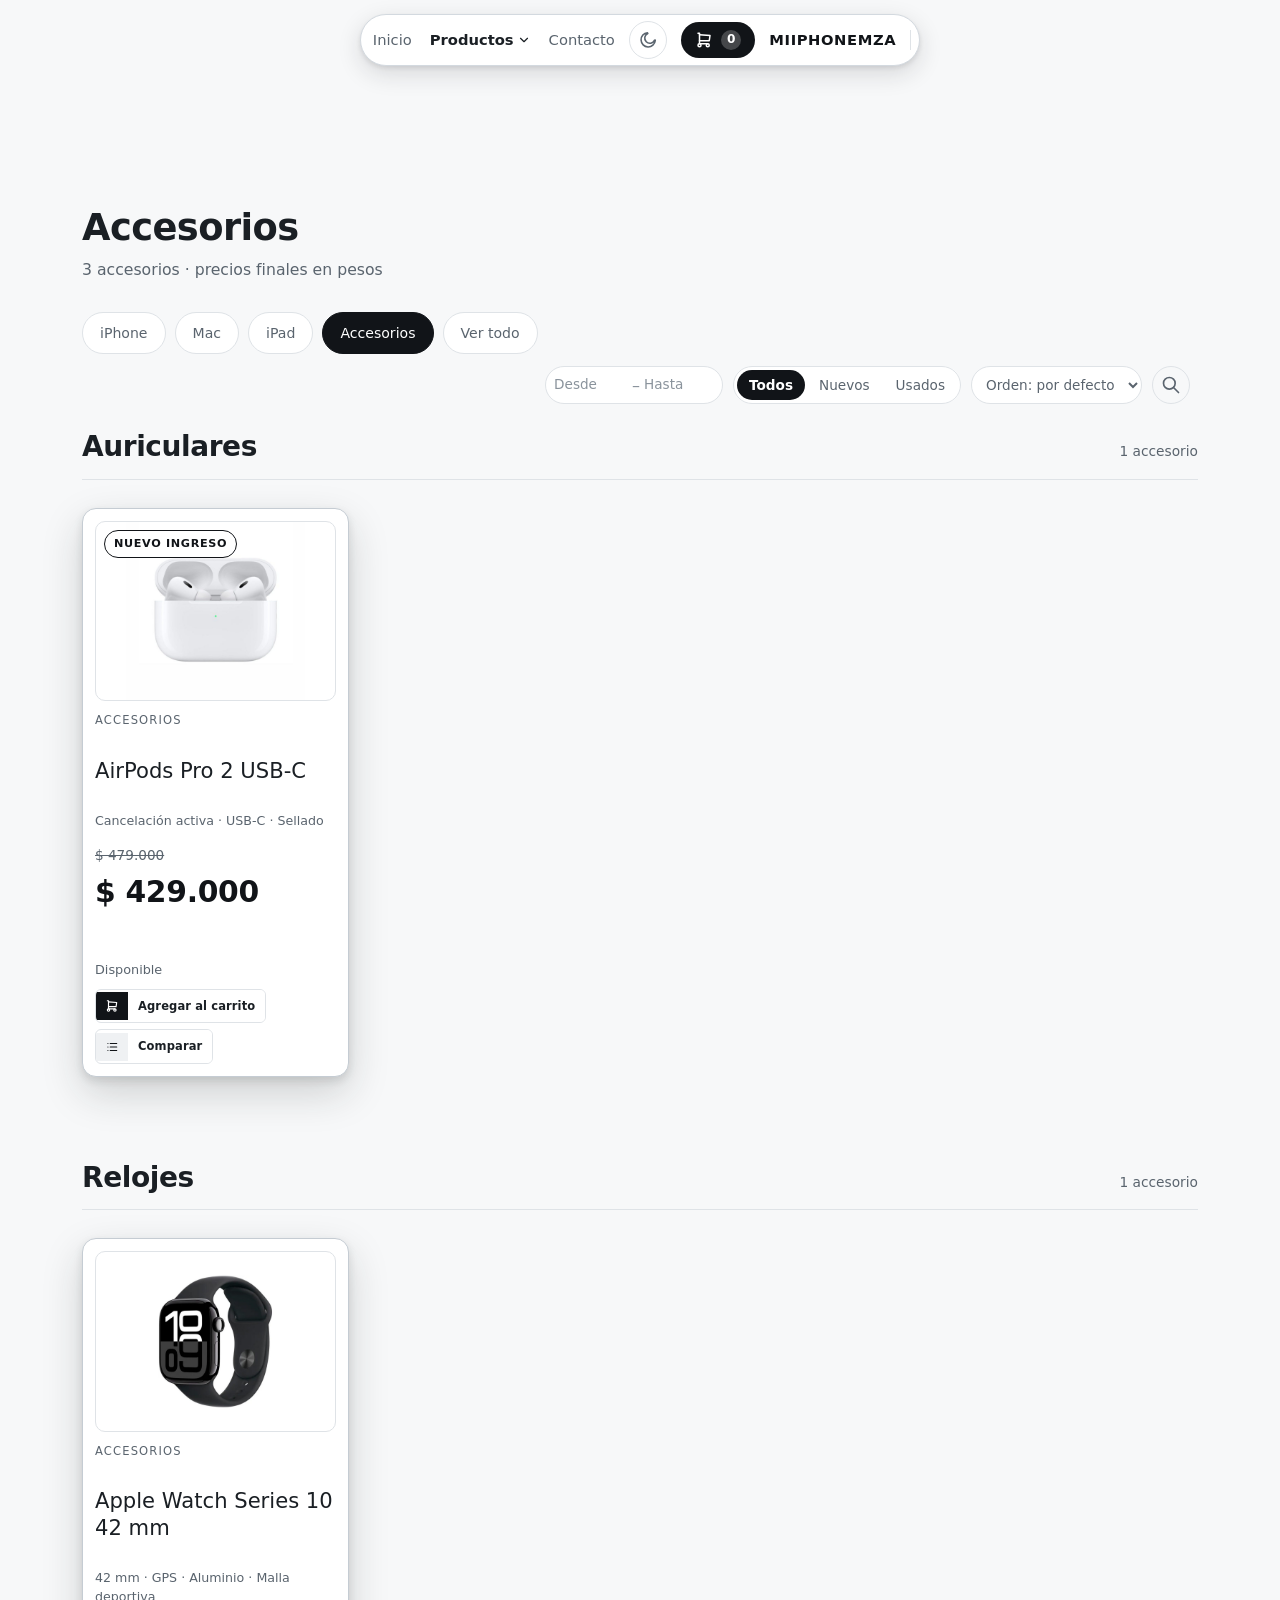
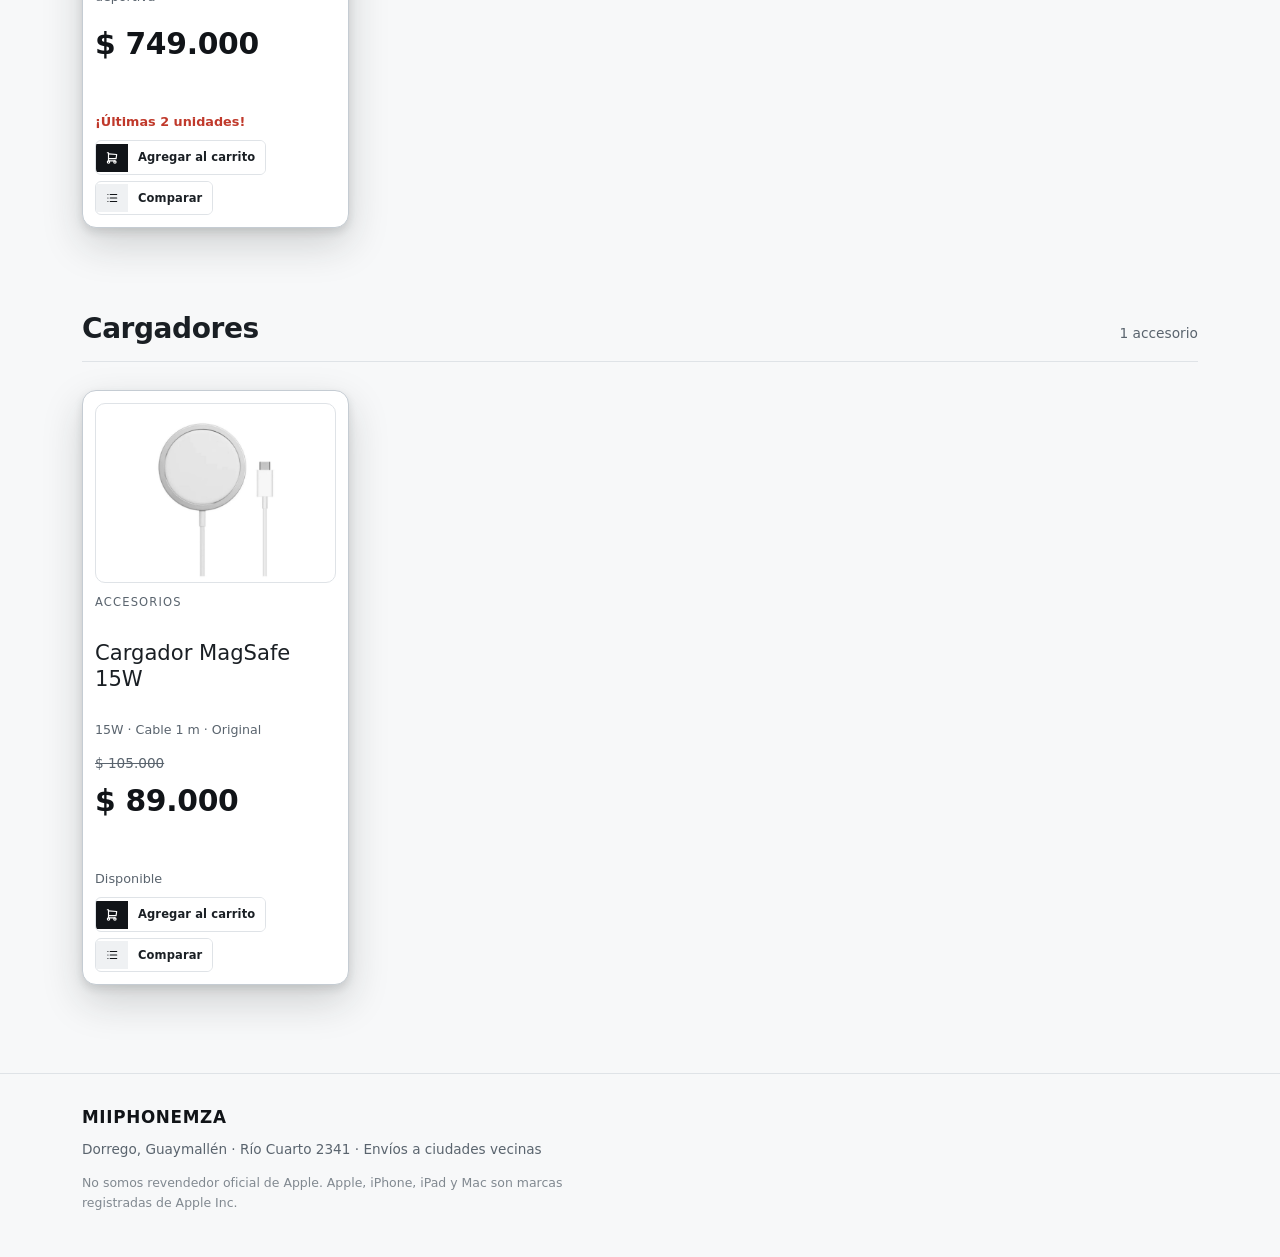
==== commit 05400ef8: "Nombre miIphoneMZA y direccion en Guaymallen Reemplaza el nombre del negocio (IPHONE ALLEN -> miIpho" ====
--- a/accesorios.html
+++ b/accesorios.html
@@ -2,6 +2,9 @@
 <html lang="es-AR">
 <head>
 <meta charset="utf-8">
+<link rel="icon" type="image/svg+xml" href="favicon.svg">
+<link rel="icon" type="image/png" sizes="32x32" href="favicon-32.png">
+<link rel="apple-touch-icon" href="apple-touch-icon.png">
 <meta name="viewport" content="width=device-width, initial-scale=1">
 <!-- Tema claro/oscuro: se aplica ANTES de pintar para que no haya un
      destello del tema claro cuando el guardado es oscuro. Lee la misma
@@ -25,6 +28,19 @@
       if ('IntersectionObserver' in window &&
           !(window.matchMedia && window.matchMedia('(prefers-reduced-motion: reduce)').matches)) {
         document.documentElement.classList.add('con-animacion');
+
+        // RED DE SEGURIDAD: las secciones arrancan en opacity 0 y dependen
+        // de que app.js las revele. Si app.js no llega a correr (un error
+        // antes de revelarSecciones(), un archivo que no cargó), quedarían
+        // invisibles PARA SIEMPRE. Este timeout saca la clase —y con ella
+        // el ocultamiento— salvo que app.js haya avisado que tomó el
+        // control poniendo data-anim="ok". Es lo que garantiza que el
+        // contenido nunca desaparezca por una animación que no arrancó.
+        window.setTimeout(function () {
+          if (document.documentElement.dataset.anim !== 'ok') {
+            document.documentElement.classList.remove('con-animacion');
+          }
+        }, 2500);
       }
     } catch (e) {
       document.documentElement.setAttribute('data-tema', 'claro');
@@ -32,8 +48,8 @@
   })();
 </script>
 
-<title>Accesorios — IPHONE ALLEN | Allen, Río Negro</title>
-<meta name="description" content="Auriculares, relojes y cargadores Apple en IPHONE ALLEN, Allen, Río Negro. Precios finales en pesos y envíos a ciudades vecinas.">
+<title>Accesorios — miIphoneMZA | Guaymallén, Mendoza</title>
+<meta name="description" content="Auriculares, relojes y cargadores Apple en miIphoneMZA, Guaymallén, Mendoza. Precios finales en pesos y envíos a ciudades vecinas.">
 
 <!-- OJO: sacar esta línea antes de publicar el sitio de verdad. Está acá
      para que Google no indexe la página mientras todavía tiene textos
@@ -47,8 +63,8 @@
      OJO 2: og:image usa por ahora una foto de producto de img/. Conviene
      reemplazarla por una imagen propia de 1200x630px (el formato que
      esperan WhatsApp y las redes) cuando la tengan. -->
-<meta property="og:title" content="Accesorios — IPHONE ALLEN | Allen, Río Negro">
-<meta property="og:description" content="Auriculares, relojes y cargadores Apple. Precios finales en pesos, local en Allen, Río Negro y envíos a ciudades vecinas.">
+<meta property="og:title" content="Accesorios — miIphoneMZA | Guaymallén, Mendoza">
+<meta property="og:description" content="Auriculares, relojes y cargadores Apple. Precios finales en pesos, local en Guaymallén, Mendoza y envíos a ciudades vecinas.">
 <meta property="og:image" content="https://iphone-allen.vercel.app/img/airpods-pro-2.jpg">
 <meta property="og:url" content="https://iphone-allen.vercel.app/accesorios.html">
 <meta property="og:type" content="website">
--- a/styles.css
+++ b/styles.css
@@ -1,5 +1,5 @@
 /* =====================================================================
-   IPHONE ALLEN — hoja de estilos única
+   miIphoneMZA — hoja de estilos única
    Mobile primero. Sin dependencias salvo las fuentes de Fontshare.
    ===================================================================== */
 
@@ -28,6 +28,11 @@
   --rojo-suave:   #C0392B;
   --error-suave:  #FDEDEA;
 
+  /* chapita "Usado" y encabezado del informe de estado */
+  --usado-fondo:  #FBF1DF;
+  --usado-texto:  #7A5312;
+  --usado-borde:  #E7D0A3;
+
   /* Semánticas que antes estaban hardcodeadas en los componentes; se
      movieron acá para que el tema oscuro pueda redefinirlas.
      --sobre-acento: texto/ícono que va ENCIMA de un fondo --acento-fuerte
@@ -116,6 +121,12 @@
 
   --rojo-suave:   #E28275;
   --error-suave:  #2A1B18;
+
+  /* el ámbar se invierte: fondo apagado y texto claro, como el resto de
+     los chips del tema oscuro */
+  --usado-fondo:  #2C2418;
+  --usado-texto:  #E5BE7C;
+  --usado-borde:  #4A3B24;
 
   /* el marco de las fotos se queda blanco: las fotos vienen con fondo
      blanco y, si el marco fuese oscuro, se vería un halo blanco de la
@@ -364,6 +375,22 @@
 
 .btn--comparar { width: auto; }
 
+/* ------------------- BOTÓN DE ACCIÓN PRINCIPAL --------------------
+   Un escalón por encima del botón normal, para que en el checkout se
+   note cuál es LA acción de la pantalla. Es un escalón, no el tamaño
+   desmedido de antes: el texto sube de 12 a 14px y los dos bloques
+   ganan 3px arriba y abajo (44px de alto contra los 34 del botón
+   compacto en escritorio). En mobile el botón normal ya mide 44 por el
+   min-height global, así que acá la diferencia la marca la tipografía.
+   Ver htmlCheckout(): lo usa "Finalizar compra". */
+.btn--principal {
+  font-size: 14px;
+  margin-top: 4px;
+}
+.btn--principal .btn__ico { padding: 12px 14px; }
+.btn--principal .btn__txt { padding: 12px 18px; }
+.btn--principal .btn__ico .ico { width: 18px; height: 18px; }
+
 /* Botón sin tratamiento de bloque: acción menor, sólo texto.
    Hoy lo usa "Vaciar carrito". */
 .btn-plano {
@@ -382,10 +409,18 @@
    cápsula los recibe, así el hueco de alrededor no tapa el contenido
    que pasa por debajo al scrollear.
    ------------------------------------------------------------------ */
-.header {
+/* El sticky va en #app-header (hijo directo del body), NO en .header:
+   position:sticky se mueve dentro de la caja del PADRE, y como
+   #app-header mide exactamente lo que mide el header, el recorrido era
+   cero y la barra se iba con el scroll. Estaba pensada para quedar fija
+   (de ahí el scroll-padding-top de html), pero nunca lo hacía. */
+#app-header {
   position: sticky;
   top: 0;
   z-index: 40;
+}
+
+.header {
   padding-block: 14px 8px;
   pointer-events: none;
 }
@@ -401,9 +436,18 @@
   background: var(--superficie);
   border: 1px solid var(--borde-superficie);
   box-shadow: var(--sombra-superficie);
-  /* mobile: los links caen a una 2da fila; la de arriba mantiene el
-     redondeo de píldora y abajo se corta para no hacer un arco enorme */
-  border-radius: 99px 99px 22px 22px;
+  /* Mobile: bloque de dos filas, así que redondeo parejo de tarjeta.
+     Antes acá iba 99px arriba (píldora) y 22px abajo, que servía cuando
+     la cápsula medía una fila baja. Con las dos filas de 44px la caja
+     pasó a 104px de alto y ese radio dejó de entrar: como 99+22=121
+     supera los 104, el navegador escala los radios y las esquinas de
+     arriba se comían 26px de fondo a cada lado. El resultado era un
+     domo — angosto arriba, ancho abajo — con el logotipo y el carrito
+     pisando fuera del blanco y la curva barriendo entre las dos filas,
+     que es justo lo que se leía como "los links quedaron afuera".
+     El desktop, que sigue siendo una sola fila, mantiene su píldora de
+     99px más abajo, en su propia media query. */
+  border-radius: 22px;
   padding: 6px 8px 6px 12px;
   backdrop-filter: blur(12px);
 }
@@ -478,6 +522,15 @@
 /* El footer tiene aire de sobra: la marca puede respirar un poco más */
 .logo--grande { font-size: 1.05rem; }
 
+/* Nombre de una sola palabra (ver htmlLogo() en app.js): sin la mitad
+   "categoría" liviana con la que contrastar, toma directamente el peso
+   y el interletrado que antes llevaba sólo la mitad "lugar", para no
+   quedar en el peso por defecto (fino) de la tipografía de display. */
+.logo--unico {
+  font-weight: 700;
+  letter-spacing: 0.04em;
+}
+
 /* separador entre logotipo y links: sólo cuando van en la misma fila */
 .navbar__sep {
   order: 1;
@@ -530,7 +583,16 @@
 /* --------------------- DESPLEGABLE "PRODUCTOS" -------------------- */
 .nav-drop { position: relative; flex: 0 0 auto; }
 
-.nav-drop__btn {
+/* OJO CON EL ORDEN: estas dos reglas las pisaban, por venir antes en el
+   archivo y con la misma especificidad, `.link-sub { display:inline-block }`
+   y `.ico { width:20px; height:20px }` (los dos ~1800 líneas más abajo).
+   El botón terminaba siendo inline-block —o sea que su align-items no
+   hacía nada— y el chevron medía 20px en vez de 14, apoyado en la línea
+   de base como cualquier elemento inline: eso estiraba la caja de línea
+   del botón y bajaba SU texto 1.2px respecto de "Inicio" y "Contacto".
+   Por eso van calificadas con .nav: así ganan por especificidad y no
+   dependen de quién esté escrito más abajo. */
+.nav .nav-drop__btn {
   display: inline-flex;
   align-items: center;
   gap: 3px;
@@ -539,7 +601,7 @@
   padding: 0;
   cursor: pointer;
 }
-.nav-drop__chevron {
+.nav .nav-drop__chevron {
   width: 14px;
   height: 14px;
   transition: transform 200ms ease;
@@ -1131,6 +1193,15 @@
   box-shadow: var(--sombra-superficie-hover);
 }
 
+/* Escape hatch: si la sonda de app.js detectó que este navegador no
+   avanza animaciones ni dispara el observer, la entrada se apaga y la
+   tarjeta queda visible sin depender del keyframe (que si no avanza se
+   queda en su estado inicial, opacity 0, y la tarjeta no se ve nunca). */
+html[data-anim-entrada="no"] .card {
+  opacity: 1;
+  animation: none;
+}
+
 @keyframes entrarTarjeta {
   from { opacity: 0; transform: translateY(10px); }
 }
@@ -1312,6 +1383,29 @@
    ------------------------------------------------------------------ */
 /* Mismo tamaño y forma que .badge-stock, para que los dos se lean como
    marcas discretas de la foto y ninguna domine sobre la otra. */
+/* Columna de marcas de la esquina superior IZQUIERDA de la foto. Existe
+   porque un usado puede además estar en oferta: las dos chapitas tienen
+   que convivir, y apilarlas con flex evita el top: en píxeles que habría
+   que recalcular cada vez que cambia el alto de una. El badge "Sin stock"
+   sigue solo, del lado derecho, así que nunca se cruzan. */
+.marcas {
+  position: absolute;
+  top: 8px;
+  left: 8px;
+  z-index: 1;
+  display: flex;
+  flex-direction: column;
+  align-items: flex-start;
+  gap: 6px;
+}
+/* Dentro de .marcas las posiciona el flex. Fuera (la chapita "Combo" de
+   la tarjeta y del modal de combo) siguen absolutas como siempre. */
+.marcas .etiqueta {
+  position: static;
+  top: auto;
+  left: auto;
+}
+
 .etiqueta {
   position: absolute;
   top: 8px;
@@ -1345,34 +1439,76 @@
   color: var(--sobre-acento);
 }
 
+/* Usado: ámbar. No puede ser ni negro (lo usa "Oferta", con la que
+   convive apilada) ni jade (el acento, que en tema oscuro es el color de
+   todo lo bueno), así que se le da una familia propia. Los tres tonos
+   salen de variables porque en oscuro el ámbar claro sobre fondo claro
+   no funciona: ahí se invierte a fondo apagado con texto ámbar. */
+.etiqueta--usado {
+  background: var(--usado-fondo);
+  color: var(--usado-texto);
+  border: 1px solid var(--usado-borde);
+}
+
 /* ======================== TARJETA DE COMBO =========================
-   Usa la misma celda grande que .card--principal. Lo propio es el
-   bloque de las dos fotos y el detalle de lo que incluye.
-   ================================================================== */
+   Banner horizontal de ancho completo, FUERA de .grilla (lo ubica
+   seccionGrilla() en .combo-destacado, antes de la grilla): ya no ocupa
+   la celda grande ni estira las fotos para llenarla. Se ajusta a su
+   contenido — fotos a un lado, texto+precio+acciones al otro — y su
+   altura la da el contenido, no un span de dos filas.
+   ------------------------------------------------------------------ */
+.combo-destacado { margin-bottom: 16px; }   /* mismo aire que el gap de la grilla */
+
+.card--combo {
+  /* mobile-first: apilada (hereda flex-direction:column de .card). La
+     fila sólo entra a partir de 620px — ver la media query más abajo —
+     donde ya hay ancho para las dos fotos + el texto sin apretarse. */
+  gap: 18px;
+  /* mismo tratamiento que la tarjeta principal: sigue siendo el
+     destacado de la sección, aunque ya no ocupe la celda grande */
+  border-color: var(--borde-fuerte);
+  box-shadow: var(--sombra-principal);
+}
+.card--combo.is-visible:hover {
+  box-shadow: 0 6px 12px rgba(var(--sombra-rgb), .14), 0 20px 48px rgba(var(--sombra-rgb), .22);
+}
 
 /* Las dos fotos lado a lado con un "+" en el medio, del mismo tamaño
-   las dos: es un combo, ninguno de los dos manda sobre el otro. */
+   las dos: es un combo, ninguno de los dos manda sobre el otro. En
+   columna (mobile) ocupan el ancho completo de la tarjeta; en fila
+   (620px+, ver la media query) pasan a un ancho fijo de 260px. El
+   aspect-ratio 1/1 nunca se estira: tamaño contenido, como cualquier
+   foto de tarjeta, no una medida que persigue el alto del texto. */
 .combo__fotos {
   position: relative;      /* ancla de la etiqueta "Combo" */
+  width: 100%;
   display: grid;
   grid-template-columns: 1fr auto 1fr;
-  align-items: stretch;
+  align-items: center;
   gap: 8px;
 }
 .combo__foto { min-width: 0; }
-.combo__foto .media { aspect-ratio: 1 / 1; }
-
-/* La celda del combo es alta (ocupa dos filas de la grilla) y el precio
-   va anclado abajo, así que sobraba un hueco en el medio. Las fotos se
-   estiran para tomarlo: crecen con el espacio disponible en vez de
-   dejarlo en blanco. El aspect-ratio pasa a ser un piso, no una medida
-   fija. */
-.card--combo .combo__fotos { flex: 1; }
-.card--combo .combo__foto .media {
-  height: 100%;
-  aspect-ratio: auto;
-  min-height: 150px;
-}
+/* Más específico a propósito (4 clases): la regla general
+   ".card:not(.card--principal) .media { aspect-ratio: 16/10 }" tiene la
+   misma especificidad que un selector de 3 clases (el :not() cuenta el
+   argumento) y aparece después en el archivo, así que sin este empate
+   roto a mano ganaba ella y las fotos del combo salían 16:10 en vez de
+   cuadradas. */
+.card--combo .combo__fotos .combo__foto .media { aspect-ratio: 1 / 1; }
+
+/* Columna del medio: qué es y qué incluye. */
+.combo__info { min-width: 0; }
+
+/* Columna de la derecha: precio, stock y botones. */
+.combo__compra {
+  min-width: 0;
+  display: flex;
+  flex-direction: column;
+  gap: 10px;
+}
+/* Acá el precio NO se empuja al fondo: la columna se alinea arriba junto
+   a las otras dos y el margin-top:auto de .card__precios dejaría un hueco. */
+.combo__compra .card__precios { margin-top: 0; }
 
 .combo__mas {
   font-family: var(--display);
@@ -1460,6 +1596,17 @@
      principal de la tarjeta [ver .card__precios .precio, más abajo] */
   font-weight: 400;
   line-height: 1.25;
+  /* El nombre de la tarjeta era un <h4> y pasó a <h3> para no saltar de
+     h2 a h4 en la jerarquía de la página. El <h4> no estaba alcanzado
+     por la regla `h1, h2, h3` de arriba, así que traía DOS cosas del
+     navegador de las que la tarjeta dependía: 1.33em de margen vertical
+     y letter-spacing normal. Al pasar a h3 esa regla se las llevaba
+     (margin: 0 y letter-spacing: -0.015em) y cambiaba el alto de todas
+     las tarjetas. Se declaran acá para que el cambio sea sólo semántico
+     y no se mueva un píxel. En em, no en px: así siguen escalando con
+     el font-size más chico de escritorio. */
+  margin-block: 1.33em;
+  letter-spacing: normal;
 }
 
 /* Descripción corta debajo del nombre: son las specs del JSON unidas.
@@ -1507,6 +1654,32 @@
 
 .card__precios { margin-top: auto; padding-top: 4px; }
 .card__precios .precio { font-size: 1.38rem; }
+
+/* ------------- AHORRO CONTRA EL MISMO MODELO NUEVO -----------------
+   La línea se pinta en TODAS las tarjetas, vacía cuando no hay nada que
+   comparar (ver lineaAhorro en app.js), y el alto va reservado acá. Es
+   el mismo criterio que el espaciador del precio tachado: si la línea
+   existiera sólo en los usados, esas tarjetas serían más altas y los
+   botones de la fila dejarían de alinearse.
+   El tono es el de una ventaja, no el de una advertencia: el monto va
+   en el color de acento y el precio del nuevo queda en gris al lado. */
+.card__ahorro {
+  min-height: 1.15rem;
+  margin-top: 2px;
+  font-size: 0.78rem;
+  line-height: 1.15rem;
+  /* --texto-suave y no --texto-tenue: el precio del nuevo es un dato que
+     se lee, no un adorno. Con --texto-tenue quedaba en 3.1 de contraste
+     sobre la tarjeta blanca. */
+  color: var(--texto-suave);
+  white-space: nowrap;
+  overflow: hidden;
+  text-overflow: ellipsis;
+}
+.card__ahorro-monto {
+  color: var(--acento);
+  font-weight: 600;
+}
 
 /* ---------------- TARJETAS DE LA GRILLA, TODAS IGUALES -------------
    Las tarjetas de una fila ya miden lo mismo (son items de grid y se
@@ -1643,7 +1816,50 @@
   font-weight: 600;
   color: var(--texto-suave);
 }
-.promo__sub { margin-top: 6px; color: var(--texto-tenue); font-size: 0.9rem; }
+/* Las cuotas son el dato principal de la franja: van en el color de
+   texto pleno, no en el gris que usaba el placeholder. */
+.promo__titulo--fuerte {
+  color: var(--texto);
+  font-size: clamp(1.25rem, 4vw, 1.75rem);
+}
+
+/* Fila de medios de pago con tarjeta. Envuelve a dos líneas en celular
+   en vez de desbordar: por eso flex-wrap y el centrado. */
+.promo__tarjetas {
+  display: flex;
+  flex-wrap: wrap;
+  justify-content: center;
+  align-items: center;
+  gap: 8px 10px;
+  margin: 14px 0 0;
+  padding: 0;
+  list-style: none;
+}
+.promo__tarjeta {
+  display: inline-flex;
+  align-items: center;
+  gap: 6px;
+  padding: 6px 12px;
+  border: 1px solid var(--borde);
+  border-radius: 999px;
+  background: var(--superficie2);
+  color: var(--texto);
+  font-size: 0.85rem;
+  font-weight: 500;
+  white-space: nowrap;
+}
+.promo__tarjeta-ico {
+  width: 18px;
+  height: 18px;
+  color: var(--texto-suave);
+}
+
+/* --texto-suave y no --texto-tenue: dejó de ser una leyenda de relleno,
+   ahora es la aclaración de que las cuotas hay que consultarlas. Con
+   --texto-tenue quedaba en 3.1 de contraste. */
+.promo__sub { margin-top: 6px; color: var(--texto-suave); font-size: 0.9rem; }
+/* con la fila de tarjetas en el medio, la aclaración necesita más aire */
+.promo__tarjetas + .promo__sub { margin-top: 14px; }
 
 /* ---------------------------- CONTACTO ----------------------------
    Sólo título + dos botones (WhatsApp e Instagram), centrado. Sin
@@ -1675,22 +1891,6 @@
 }
 .footer__brand { margin-bottom: 9px; }
 .footer__legal { margin-top: 12px; max-width: 62ch; font-size: 0.78rem; opacity: 0.75; }
-
-/* Ícono circular para un enlace de red/contacto. Hoy lo usa sólo el
-   Instagram que acompaña al WhatsApp del hero: el footer y el "¿Otra
-   consulta?" de las preguntas ya no llevan redes. */
-.red-link {
-  display: grid;
-  place-items: center;
-  width: 38px;
-  height: 38px;
-  border: 1px solid var(--borde);
-  border-radius: 999px;
-  color: var(--texto-suave);
-  transition: color var(--transicion), border-color var(--transicion);
-}
-.red-link:hover,
-.red-link:focus-visible { color: var(--acento); border-color: var(--acento-fuerte); }
 
 /* ----------------------------- CARRITO ---------------------------- */
 .overlay {
@@ -2341,6 +2541,63 @@
   margin: -18px 0 22px;
   color: var(--rojo-suave);
   font-size: 0.85rem;
+}
+
+/* --------------------- FILTRO NUEVO / USADO ------------------------
+   Tres pastillas dentro de una cápsula, del mismo alto (38px) que el
+   resto de los controles de la barra. Son radios de verdad: el <input>
+   está oculto y la pastilla visible es su <label>, así se conserva la
+   navegación con flechas y el anuncio del lector de pantalla.
+   El <fieldset> va sin borde ni padding propios: los estilos de cápsula
+   son de este contenedor, no de un div extra. */
+.condicion {
+  display: flex;
+  align-items: center;
+  gap: 2px;
+  height: 38px;
+  margin: 0;
+  padding: 3px;
+  border: 1px solid var(--borde);
+  border-radius: 999px;
+  background: var(--superficie);
+  min-width: 0;
+}
+/* fuera de pantalla pero enfocable: sin esto el foco de teclado no
+   llega nunca a las pastillas */
+.condicion__radio {
+  position: absolute;
+  width: 1px;
+  height: 1px;
+  padding: 0;
+  margin: -1px;
+  overflow: hidden;
+  clip: rect(0 0 0 0);
+  white-space: nowrap;
+  border: 0;
+}
+.condicion__op {
+  display: grid;
+  place-items: center;
+  height: 100%;
+  padding: 0 12px;
+  border-radius: 999px;
+  color: var(--texto-suave);
+  font-size: 0.85rem;
+  line-height: 1;
+  white-space: nowrap;
+  cursor: pointer;
+  transition: color var(--transicion), background var(--transicion);
+}
+.condicion__op:hover { color: var(--texto); }
+.condicion__radio:checked + .condicion__op {
+  background: var(--acento-fuerte);
+  color: var(--sobre-acento);
+  font-weight: 600;
+}
+/* el foco se dibuja sobre la pastilla, que es lo que se ve */
+.condicion__radio:focus-visible + .condicion__op {
+  outline: 2px solid var(--acento);
+  outline-offset: 2px;
 }
 
 .orden__select {
@@ -2475,20 +2732,49 @@
 
 @keyframes aparecer { from { opacity: 0; } }
 
-/* ------------------- [31] CARRITO VACÍO --------------------------- */
+/* ------------------- [31] CARRITO VACÍO ---------------------------
+   Centrado en el drawer: ícono en tono suave, qué pasa, qué hacer, y el
+   botón que lleva al catálogo. El ícono va en un círculo tenue para que
+   se lea como ilustración y no como un botón más. */
 .carrito-vacio {
   display: grid;
   justify-items: center;
-  gap: 10px;
+  gap: 8px;
   text-align: center;
-  padding: 54px 16px;
-  color: var(--texto-suave);
-}
-.carrito-vacio .ico {
-  color: var(--borde-fuerte);
+  padding: 56px 20px;
+  color: var(--texto-suave);
+  animation: aparecer 250ms ease backwards;
+}
+.carrito-vacio__ico {
+  display: grid;
+  place-items: center;
+  width: 68px;
+  height: 68px;
+  margin-bottom: 6px;
+  border-radius: 999px;
+  background: var(--superficie2);
+  color: var(--texto-tenue);
+}
+.carrito-vacio__ico .ico {
+  width: 30px;
+  height: 30px;
   animation: latido 3.2s ease-in-out infinite;
 }
-.carrito-vacio__texto { font-size: 0.95rem; }
+.carrito-vacio__titulo {
+  font-family: var(--display);
+  font-size: 1.12rem;
+  font-weight: 600;
+  color: var(--texto);
+}
+.carrito-vacio__texto {
+  font-size: 0.92rem;
+  max-width: 30ch;
+}
+/* el botón no tiene por qué estirarse al ancho del drawer */
+.carrito-vacio .btn {
+  margin-top: 10px;
+  width: auto;
+}
 
 @keyframes latido {
   0%, 100% { transform: scale(1); }
@@ -2705,8 +2991,20 @@
 
 .comparador__campo { flex: 1 1 220px; min-width: 0; }
 
-.select {
+/* ================== SELECTOR PERSONALIZADO (csel) ==================
+   Reemplaza al <select> nativo del comparador. El botón es el combobox
+   y el panel el listbox; los estados los maneja crearSelector() en
+   app.js. Ver ahí la parte de teclado y ARIA.
+   ================================================================== */
+.csel { position: relative; }
+
+.csel__btn {
+  display: flex;
+  align-items: center;
+  justify-content: space-between;
+  gap: 10px;
   width: 100%;
+  /* mismo tratamiento que tenía .select para no romper la fila */
   padding: 11px 14px;
   border: 1px solid var(--borde);
   border-radius: var(--radio-sm);
@@ -2714,12 +3012,92 @@
   color: var(--texto);
   font-family: var(--cuerpo);
   font-size: 0.92rem;
-  transition: border-color 200ms ease;
-}
-.select:focus-visible {
-  outline: none;
-  border-color: var(--acento-fuerte);
-  box-shadow: 0 0 0 3px var(--foco-glow);
+  text-align: left;
+  /* área de toque cómoda en celular */
+  min-height: 44px;
+  transition: border-color var(--transicion), color var(--transicion);
+}
+.csel__btn:hover { border-color: var(--texto-suave); }
+.csel__btn[aria-expanded="true"] { border-color: var(--acento-fuerte); }
+
+/* Sin elegir, el texto es un placeholder: más tenue que un valor real */
+.csel[data-vacio="true"] .csel__valor { color: var(--texto-tenue); }
+
+.csel__valor {
+  min-width: 0;
+  overflow: hidden;
+  text-overflow: ellipsis;
+  white-space: nowrap;
+}
+
+.csel__chevron {
+  width: 16px;
+  height: 16px;
+  flex: 0 0 auto;
+  color: var(--texto-suave);
+  transition: transform var(--transicion);
+}
+.csel__btn[aria-expanded="true"] .csel__chevron { transform: rotate(180deg); }
+
+.csel__panel {
+  position: absolute;
+  z-index: 45;          /* sobre el contenido, debajo del velo (50) */
+  top: calc(100% + 6px);
+  left: 0;
+  right: 0;
+  /* si la lista es larga, scrollea adentro en vez de desbordar */
+  max-height: min(320px, 60vh);
+  overflow-y: auto;
+  overscroll-behavior: contain;
+  padding: 6px;
+  background: var(--superficie);
+  border: 1px solid var(--borde-superficie);
+  border-radius: 12px;
+  box-shadow: 0 10px 30px rgba(var(--sombra-rgb), 0.16);
+}
+
+.csel__grupo {
+  padding: 8px 10px 4px;
+  font-size: 0.7rem;
+  font-weight: 600;
+  letter-spacing: 0.09em;
+  text-transform: uppercase;
+  color: var(--texto-suave);
+}
+
+.csel__op {
+  padding: 10px 10px;
+  border-radius: 8px;
+  font-size: 0.9rem;
+  line-height: 1.3;
+  cursor: pointer;
+  /* alto cómodo para el dedo */
+  min-height: 40px;
+  display: flex;
+  align-items: center;
+}
+
+/* El resaltado del teclado y el del mouse son el mismo: una sola señal
+   visual para "acá vas a elegir". */
+.csel__op.is-resaltada { background: var(--superficie2); }
+
+.csel__op[aria-selected="true"] {
+  color: var(--acento);
+  font-weight: 600;
+}
+
+/* Deshabilitada = ya elegida en la otra columna. No se puede elegir ni
+   con el mouse ni con las flechas (lo filtra crearSelector). */
+.csel__op[aria-disabled="true"] {
+  color: var(--texto-tenue);
+  cursor: not-allowed;
+  opacity: 0.55;
+}
+.csel__op[aria-disabled="true"].is-resaltada { background: transparent; }
+
+@media (max-width: 559px) {
+  /* en celular las opciones se agrandan para el dedo */
+  .csel__op { min-height: 46px; font-size: 0.95rem; }
 }
 
 .comparador__vs {
@@ -2806,8 +3184,25 @@
   font-family: var(--display);
   font-size: 1rem;
   font-weight: 600;
+  /* Dos líneas SIEMPRE: un nombre largo envuelve y el otro no, y esa
+     diferencia de una línea corría hacia abajo el precio y todas las
+     filas de esa columna. Con el alto reservado, las dos columnas
+     arrancan cada fila a la misma altura. */
+  min-height: 2.6em;
 }
 .comparador__prod .card__precios { margin-top: 0; }
+
+/* Un producto en oferta trae la línea del precio anterior tachado y el
+   otro no, así que su columna quedaba más alta y las filas de las dos
+   columnas dejaban de estar alineadas. Este espaciador ocupa esa línea
+   que falta cuando no hay descuento, con el mismo alto exacto.
+   (Mismo recurso que ya usan las tarjetas de la grilla.) */
+.comparador__prod .card__precios:not(:has(.precio--anterior))::before {
+  content: "";
+  display: block;
+  /* alto de .precio--anterior: 0.85rem × line-height 1.6 + 2px de margen */
+  height: calc(0.85rem * 1.6 + 2px);
+}
 
 .comparador__tabla tfoot td {
   border-bottom: 0;
@@ -3047,6 +3442,122 @@
   color: var(--texto-suave);
 }
 
+/* ------------- INFORME DE ESTADO DE UN USADO (MODAL) ---------------
+   Va antes de la ficha técnica porque en un usado es lo que decide la
+   compra. Se enmarca en un bloque tintado para que se lea como un
+   informe aparte y no como más specs: la idea es que mostrar todo —
+   incluso la marca en el borde — genere confianza, no que se disimule.
+   ------------------------------------------------------------------ */
+.estado-equipo {
+  margin-top: 22px;
+  padding: 14px 16px 4px;
+  border: 1px solid var(--usado-borde);
+  border-radius: var(--radio-sm);
+  background: var(--usado-fondo);
+}
+.estado-equipo__titulo {
+  margin: 0;
+  font-family: var(--display);
+  font-size: 1rem;
+  font-weight: 600;
+  color: var(--usado-texto);
+}
+.estado-equipo__nota {
+  margin: 4px 0 0;
+  font-size: 0.82rem;
+  color: var(--usado-texto);
+  opacity: 0.85;
+}
+/* dentro del bloque tintado el separador de arriba sobra (ya lo hace el
+   borde del bloque) y las líneas tienen que tomar el color del ámbar */
+.detalle--estado {
+  margin-top: 10px;
+  border-top: 0;
+}
+.detalle--estado .detalle__fila { border-bottom-color: var(--usado-borde); }
+.detalle--estado .detalle__fila:last-child { border-bottom: 0; }
+.detalle--estado dt { color: var(--usado-texto); opacity: 0.9; }
+
+/* --------- COMPARATIVO DE PRECIO CONTRA EL MODELO NUEVO ------------
+   Dentro del informe de estado: primero qué tiene el equipo, después
+   cuánto se ahorra. Las dos puntas en filas chicas y el ahorro
+   destacado abajo, que es el dato que se quiere que quede. */
+.ahorro {
+  margin-top: 12px;
+  padding: 10px 12px;
+  border: 1px solid var(--usado-borde);
+  border-radius: var(--radio-sm);
+  background: var(--superficie);
+}
+.ahorro__filas {
+  display: grid;
+  gap: 2px;
+}
+.ahorro__fila {
+  display: flex;
+  align-items: baseline;
+  justify-content: space-between;
+  gap: 12px;
+  font-size: 0.86rem;
+}
+.ahorro__etq { color: var(--texto-suave); }
+.ahorro__val {
+  color: var(--texto);
+  font-variant-numeric: tabular-nums;
+}
+.ahorro__val--tachado {
+  text-decoration: line-through;
+  /* tachado ya alcanza para bajarle jerarquía; con --texto-tenue encima
+     el contraste caía a 3.1 y el precio de referencia no se leía */
+  color: var(--texto-suave);
+}
+.ahorro__total {
+  margin: 8px 0 0;
+  padding-top: 8px;
+  border-top: 1px solid var(--usado-borde);
+  font-family: var(--display);
+  font-size: 1rem;
+  font-weight: 600;
+  color: var(--acento);
+}
+.ahorro__pct {
+  font-family: var(--cuerpo);
+  font-size: 0.85rem;
+  font-weight: 500;
+  color: var(--texto-suave);
+}
+
+/* ------------------------ ENTREGA ESTIMADA -------------------------
+   Modal: una línea con el reloj a la izquierda y, debajo del plazo, la
+   aclaración chica de que se coordina. El plazo sale de una constante
+   de app.js (ENTREGA_ESTIMADA). */
+.entrega {
+  display: flex;
+  align-items: flex-start;
+  gap: 8px;
+  margin-top: 12px;
+  padding: 10px 12px;
+  border: 1px solid var(--borde);
+  border-radius: var(--radio-sm);
+  background: var(--superficie2);
+  font-size: 0.88rem;
+  color: var(--texto);
+}
+.entrega__ico {
+  flex: 0 0 auto;
+  width: 18px;
+  height: 18px;
+  margin-top: 1px;
+  color: var(--texto-suave);
+}
+.entrega__txt { display: block; }
+.entrega__nota {
+  display: block;
+  margin-top: 1px;
+  font-size: 0.78rem;
+  color: var(--texto-suave);
+}
+
 .detalle {
   margin: 22px 0 0;
   border-top: 1px solid var(--borde);
@@ -3120,6 +3631,27 @@
 @media (min-width: 620px) {
   .destacado-card { padding: 22px; }
   .opciones--horarios { grid-template-columns: repeat(3, 1fr); }
+
+  /* Combo en fila de TRES columnas: fotos | qué incluye | precio y
+     acciones. Con dos columnas, el texto + precio + botones apilados
+     hacían una columna mucho más alta que las fotos y el banner quedaba
+     con un hueco blanco de más de 200px al lado de las fotos. Repartido
+     en tres, la altura la marca la columna más alta de las tres y el
+     banner queda bajo.
+     align-items: flex-start — nada se estira para igualar al más alto,
+     que es justo lo que generaba el espacio muerto. */
+  .card--combo {
+    flex-direction: row;
+    align-items: flex-start;
+    gap: 26px;
+  }
+  .combo__fotos { flex: 0 0 300px; }
+  .combo__info { flex: 1 1 200px; }
+  /* Se dimensiona a su contenido (así los dos botones entran en una fila
+     sin hardcodear un ancho que se rompa si cambian los textos) pero con
+     shrink habilitado: en pantallas intermedias se angosta y los botones
+     se apilan, en vez de desbordar. */
+  .combo__compra { flex: 0 1 auto; }
 }
 
 /* La cápsula entra entera en una sola fila: se encoge al ancho de su
@@ -3155,12 +3687,180 @@
      el doble de alto. */
   .grilla { grid-template-columns: repeat(3, 1fr); }
   .card--principal { grid-column: 1; grid-row: span 2; }
+
+  /* ---------------- TARJETA COMPACTA EN ESCRITORIO ------------------
+     La tarjeta estaba dimensionada para tres columnas anchas y con el
+     mouse se leía enorme. Se recorta el aire (padding y gap), se bajan
+     un escalón el nombre y el precio y se achica el botón de agregar.
+     TODO va dentro de esta media query: en mobile la tarjeta y el botón
+     quedan como estaban, con sus 44px de área de toque.
+     Nada de esto rompe la altura pareja: se achican por igual en todas,
+     y los altos reservados (nombre, specs, ahorro, stock) siguen
+     estando — sólo cambian de valor, no de criterio. */
+  .card { padding: 12px; gap: 10px; }
+  .card__nombre { font-size: 0.95rem; }
+  .card__specs { margin-top: 4px; font-size: 0.79rem; }
+  .card__precios .precio { font-size: 1.2rem; }
+  .card__acciones { gap: 6px; }
+
+  /* Botón de acción más contenido: el bloque del ícono y el del texto
+     pierden 2px arriba y abajo, el ícono baja de 16 a 14 y se libera el
+     min-height de 44px, que es una medida pensada para el dedo. Con
+     mouse, 32px es cómodo y deja respirar la tarjeta. */
+  .card .btn,
+  .modal__acciones .btn {
+    min-height: 0;
+    font-size: 11.5px;
+  }
+  .card .btn__ico,
+  .modal__acciones .btn__ico { padding: 7px 9px; }
+  .card .btn__txt,
+  .modal__acciones .btn__txt { padding: 7px 10px; }
+  .card .btn__ico .ico,
+  .modal__acciones .btn__ico .ico { width: 14px; height: 14px; }
+}
+
+/* Cuatro por fila cuando el ancho da: con la tarjeta ya compacta, tres
+   columnas dejaban tarjetas de 330px que se leían enormes.
+   EL CORTE ESTÁ EN 1180px A PROPÓSITO, que es donde .wrap llega a su
+   ancho máximo y las columnas dejan de crecer. Más abajo, la cuarta
+   columna dejaba la fila de botones al límite: "Avisame" (sin stock)
+   mide 2.7px más que "Agregar", y en ese margen unas tarjetas apilaban
+   los dos botones y otras no — con lo cual dejaban de medir todas lo
+   mismo, que es justo lo que no puede pasar. Con 4 columnas recién a
+   partir de 1180px sobran ~24px y las dos variantes entran siempre en
+   una sola fila. */
+@media (min-width: 1180px) {
+  .grilla { grid-template-columns: repeat(4, 1fr); }
 }
 
 /* Mobile (<720px): el panel no es un flotante chico sino un bloque de
    ancho completo que cae debajo de la cápsula, como acordeón. Se ancla a
    .navbar (position:relative) para no quedar recortado por nada. */
 @media (max-width: 719px) {
+  /* La cápsula flotante no llega a los bordes: deja 20px de gutter
+     transparente a cada lado, y como .header no tenía fondo, el contenido
+     que scrollea por debajo asomaba por esas dos franjas. En mobile la
+     cápsula ocupa casi todo el ancho, así que esas franjas no se leían
+     como "diseño flotante" sino como una falla.
+     Solución: la banda del header se vuelve opaca, del color del fondo de
+     la página — el mismo que se ve arriba de todo antes de scrollear —,
+     así la cápsula sigue flotando pero nada se cuela por los costados.
+     Y pointer-events vuelve a auto: si tapa contenido, tiene que
+     interceptar el toque, no dejarlo pasar a algo invisible. */
+  #app-header { background: var(--fondo); }
+  .header { pointer-events: auto; }
+  .header > .wrap { pointer-events: auto; }
+
+  /* ------------- LA CÁPSULA EN MOBILE: DOS FILAS FIJAS -------------
+     Antes esto era el mismo flex con flex-wrap:wrap del desktop y las
+     dos filas salían "de casualidad": los links tenían flex-basis 100%
+     y por eso caían solos. El problema es que la fila de arriba
+     (logotipo + tema + carrito) también podía romperse, y a 320px se
+     rompía: pedía 275px y sólo había 258, así que el carrito se caía a
+     una fila propia — tres filas, cápsula de 134px de alto y el
+     carrito suelto contra el borde izquierdo.
+     Con grid las filas dejan de ser una consecuencia del ancho y pasan
+     a ser la definición del layout: arriba SIEMPRE van los tres
+     controles, abajo SIEMPRE los links. No hay ancho de pantalla que
+     pueda partir la fila de arriba en dos. */
+  .navbar {
+    display: grid;
+    grid-template-columns: minmax(0, 1fr) auto auto;
+    grid-template-areas:
+      "marca tema carrito"
+      "nav   nav  nav";
+    align-items: center;
+    column-gap: 8px;
+    row-gap: 2px;
+    /* 2px menos de padding lateral que en desktop: a 320px cada píxel
+       del ancho de la cápsula se reparte entre logotipo y controles */
+    padding: 6px 8px 6px 10px;
+  }
+  /* el logotipo también es un enlace (va a la portada): ocupa el alto
+     entero de la fila, que ya mide 44px, así queda con la misma medida
+     de toque que el resto sin agrandar nada */
+  .brand {
+    grid-area: marca;
+    min-width: 0;
+    margin-right: 0;
+    display: flex;
+    align-items: center;
+    min-height: 44px;
+  }
+  .tema-btn { grid-area: tema; }
+  .cart-btn { grid-area: carrito; }
+  .nav { grid-area: nav; min-width: 0; }
+
+  /* El logotipo es el elemento más ancho de la fila (135px de los 258
+     disponibles a 320px) y es el único que puede ceder: los otros dos
+     son controles con medida mínima de toque. Se achica sólo lo
+     necesario y sólo en pantallas chicas — de 378px para arriba
+     conserva su tamaño de siempre. El tope de abajo (0.78rem ≈ 12.5px)
+     es el límite en que sigue leyéndose como logotipo. */
+  .logo {
+    font-size: clamp(0.78rem, 4vw, 0.92rem);
+  }
+  /* el interletrado ancho es lo que más engorda "IPHONE": se afloja un
+     poco en mobile, lo justo para no perder el aire de logotipo */
+  .navbar .logo__cat { letter-spacing: 0.14em; }
+
+  /* --------------- MEDIDA MÍNIMA DE TOQUE: 44px ---------------------
+     Los cuatro controles quedaban por debajo (el carrito 36px de alto,
+     el tema 38x38 y los links 23px). Se agrandan sólo en mobile: en
+     desktop la cápsula se maneja con mouse y las pastillas chicas son
+     parte del diseño. */
+  .tema-btn { width: 44px; height: 44px; }
+  .cart-btn { min-height: 44px; padding-inline: 12px; }
+  .nav__link {
+    display: inline-flex;
+    align-items: center;
+    min-height: 44px;
+    /* "Inicio" es el link más angosto y es el que manda: mide 42.8px en
+       las páginas de categoría (en la portada va en negrita y estira a
+       46). Con 6px de aire a cada lado los tres pasan de 44 holgados.
+       El gap baja de 18 a 12 para compensar, así la separación visual
+       entre links queda parecida a la de antes. */
+    padding-inline: 6px;
+  }
+  .nav-drop__btn { min-height: 44px; }
+
+  /* Los links no entran en el ancho de un celular chico si el día de
+     mañana se suma una entrada más: en vez de desbordar la cápsula o
+     caer a una tercera fila, la fila de abajo scrollea sola en
+     horizontal. Hoy los tres entran a 320px, así que esto no se activa
+     — es el respaldo para que nunca vuelva a cortarse nada.
+     El panel del desplegable NO lo recorta este overflow: cuelga de
+     .navbar (position:relative), que es ancestro de .nav, y el recorte
+     de un contenedor con scroll no alcanza a los absolutos anclados
+     por fuera de él. */
+  .nav {
+    gap: 12px;
+    /* el aire lateral ahora lo ponen los propios links con su padding:
+       si además lo pusiera el nav, se sumaría dos veces y a 320px es
+       justo el ancho que falta para que los tres links entren */
+    padding-inline: 0;
+    /* ANILLO DE FOCO Y OVERFLOW: overflow-x recorta todo lo que se salga
+       de la caja, y el anillo de :focus-visible se dibuja 3px POR FUERA
+       del link (outline-offset). Sin esto, al llegar con Tab a los links
+       de la navbar el anillo quedaba cortado arriba y abajo — medido:
+       el anillo iba de 61.8 a 115.8 y el contenedor recortaba en 66.8 y
+       110.8. El padding hace lugar para el anillo y el margen negativo
+       lo devuelve, así que la cápsula no cambia de alto. Es la misma
+       solución que ya usaba .filtros (las pastillas de categoría). */
+    padding-block: 6px;
+    margin-block: -6px;
+    overflow-x: auto;
+    overscroll-behavior-x: contain;
+    -webkit-overflow-scrolling: touch;
+    scrollbar-width: none;
+  }
+  .nav::-webkit-scrollbar { display: none; }
+
+  /* la cápsula ahora es más alta (dos filas de 44px): el destino de los
+     saltos con ancla tiene que bajar otro tanto para no quedar tapado */
+  html { scroll-padding-top: 132px; }
+
   .nav-drop { position: static; }
   .nav-drop__panel {
     left: 6px;
@@ -3196,6 +3896,22 @@
   }
   .rango { flex: 1 1 100%; }
   .rango__campo { width: 100%; }
+
+  /* Con el filtro nuevo/usado son cuatro controles: el rango se lleva su
+     fila, el filtro de condición se lleva la suya (las tres pastillas
+     reparten el ancho en partes iguales) y abajo comparten fila el orden
+     y el buscador. Así ninguna fila queda con un control apretado ni con
+     uno suelto, y la barra no necesita scroll horizontal. */
+  .condicion {
+    flex: 1 1 100%;
+    justify-content: stretch;
+  }
+  .condicion__op {
+    flex: 1 1 0;
+    min-width: 0;
+    padding-inline: 4px;
+  }
+
   .orden__select { flex: 1 1 auto; min-width: 0; }
   .buscador { flex: 0 0 auto; margin-left: auto; }
 }
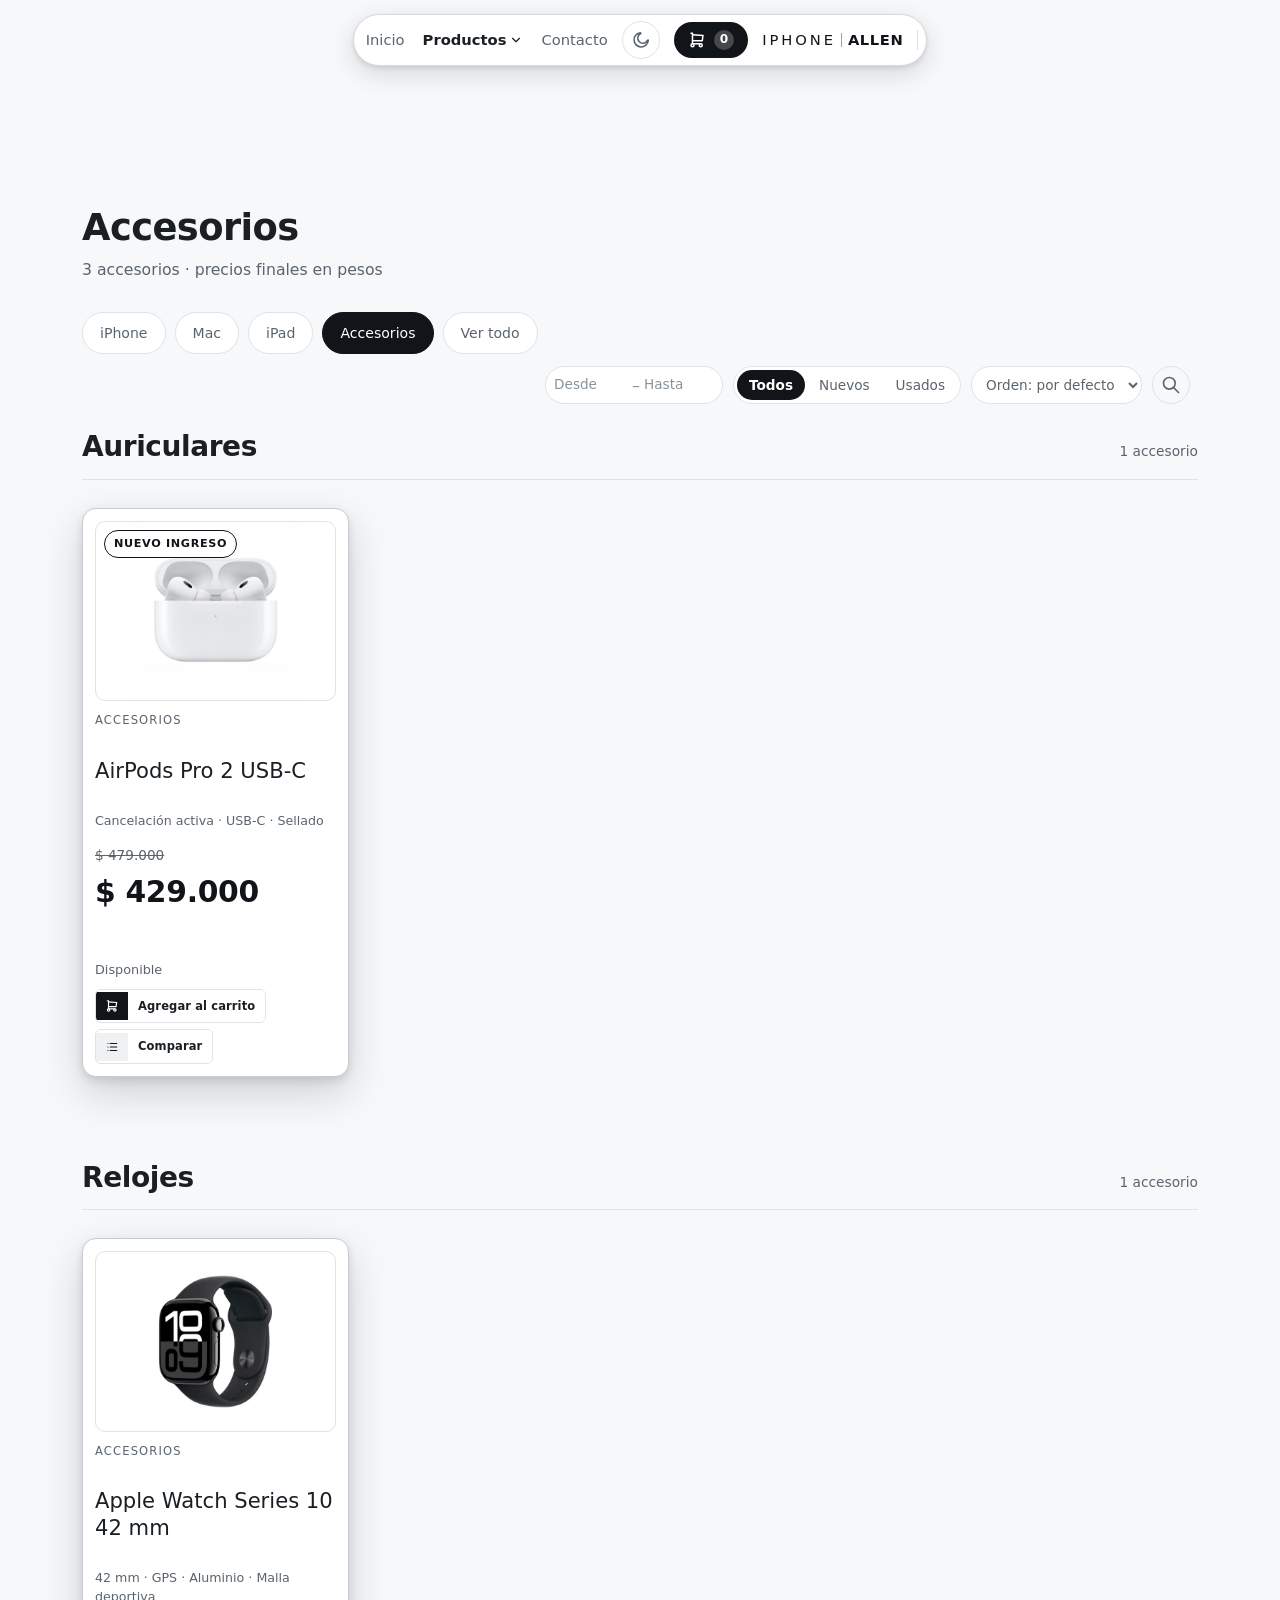
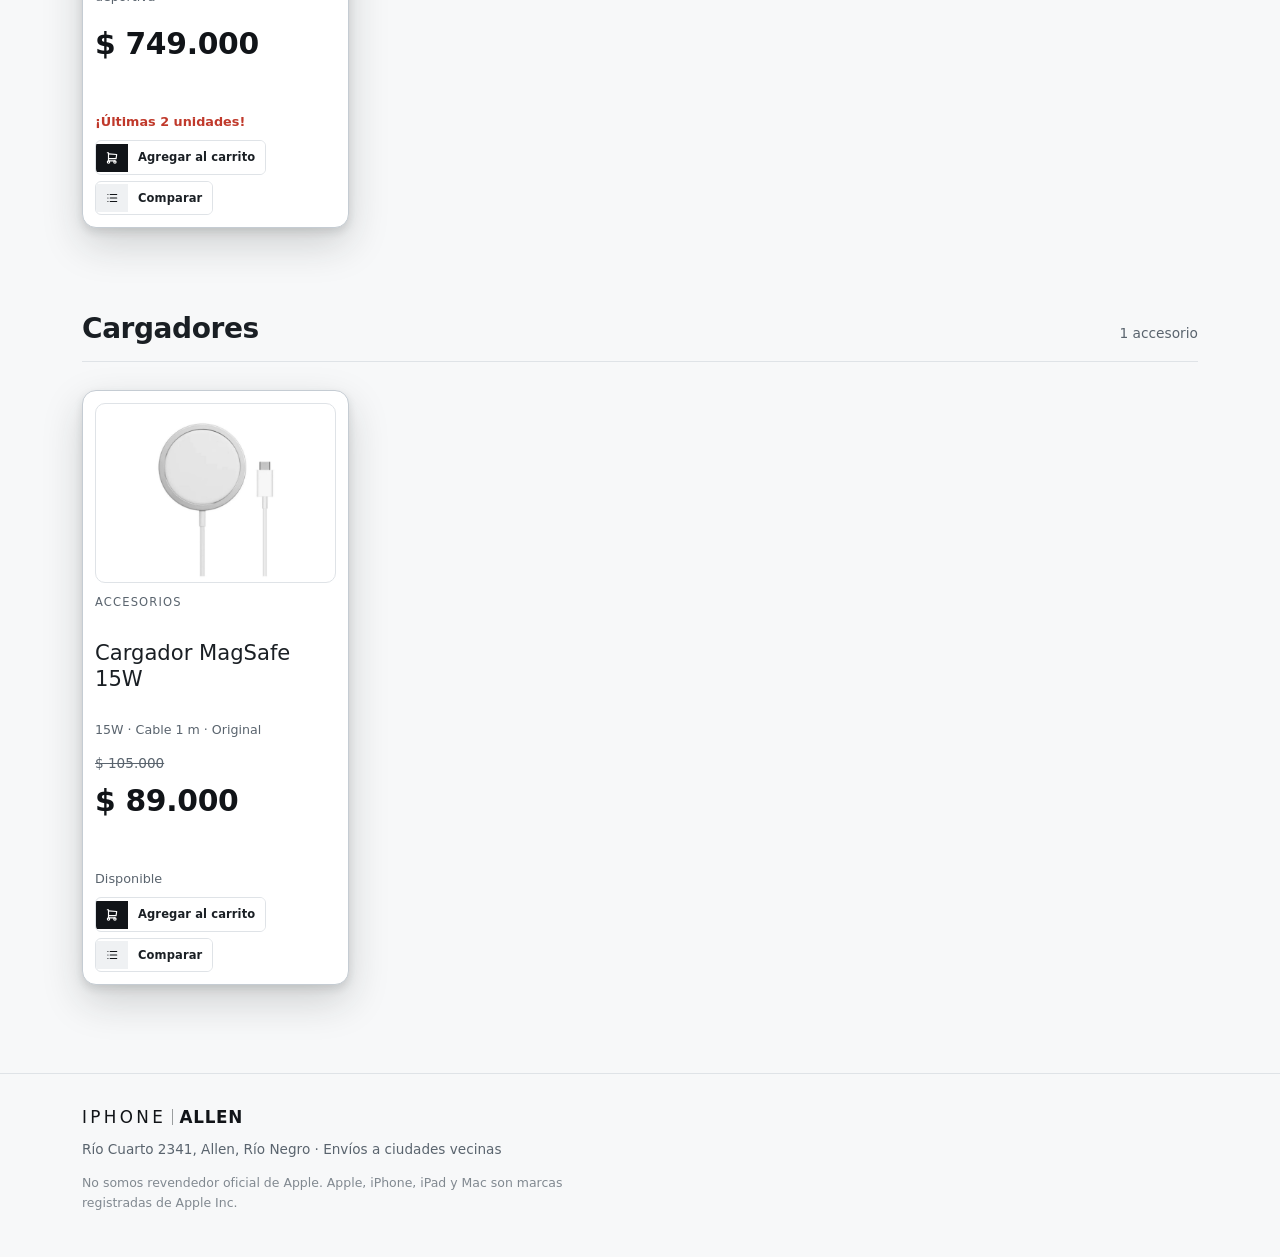
==== commit 17df6494: "Revert "Nombre miIphoneMZA y direccion en Guaymallen" This reverts commit 05400ef888e3599acbcec32464" ====
--- a/accesorios.html
+++ b/accesorios.html
@@ -48,8 +48,8 @@
   })();
 </script>
 
-<title>Accesorios — miIphoneMZA | Guaymallén, Mendoza</title>
-<meta name="description" content="Auriculares, relojes y cargadores Apple en miIphoneMZA, Guaymallén, Mendoza. Precios finales en pesos y envíos a ciudades vecinas.">
+<title>Accesorios — IPHONE ALLEN | Allen, Río Negro</title>
+<meta name="description" content="Auriculares, relojes y cargadores Apple en IPHONE ALLEN, Allen, Río Negro. Precios finales en pesos y envíos a ciudades vecinas.">
 
 <!-- OJO: sacar esta línea antes de publicar el sitio de verdad. Está acá
      para que Google no indexe la página mientras todavía tiene textos
@@ -63,8 +63,8 @@
      OJO 2: og:image usa por ahora una foto de producto de img/. Conviene
      reemplazarla por una imagen propia de 1200x630px (el formato que
      esperan WhatsApp y las redes) cuando la tengan. -->
-<meta property="og:title" content="Accesorios — miIphoneMZA | Guaymallén, Mendoza">
-<meta property="og:description" content="Auriculares, relojes y cargadores Apple. Precios finales en pesos, local en Guaymallén, Mendoza y envíos a ciudades vecinas.">
+<meta property="og:title" content="Accesorios — IPHONE ALLEN | Allen, Río Negro">
+<meta property="og:description" content="Auriculares, relojes y cargadores Apple. Precios finales en pesos, local en Allen, Río Negro y envíos a ciudades vecinas.">
 <meta property="og:image" content="https://iphone-allen.vercel.app/img/airpods-pro-2.jpg">
 <meta property="og:url" content="https://iphone-allen.vercel.app/accesorios.html">
 <meta property="og:type" content="website">
--- a/styles.css
+++ b/styles.css
@@ -1,5 +1,5 @@
 /* =====================================================================
-   miIphoneMZA — hoja de estilos única
+   IPHONE ALLEN — hoja de estilos única
    Mobile primero. Sin dependencias salvo las fuentes de Fontshare.
    ===================================================================== */
 
@@ -521,15 +521,6 @@
 
 /* El footer tiene aire de sobra: la marca puede respirar un poco más */
 .logo--grande { font-size: 1.05rem; }
-
-/* Nombre de una sola palabra (ver htmlLogo() en app.js): sin la mitad
-   "categoría" liviana con la que contrastar, toma directamente el peso
-   y el interletrado que antes llevaba sólo la mitad "lugar", para no
-   quedar en el peso por defecto (fino) de la tipografía de display. */
-.logo--unico {
-  font-weight: 700;
-  letter-spacing: 0.04em;
-}
 
 /* separador entre logotipo y links: sólo cuando van en la misma fila */
 .navbar__sep {
